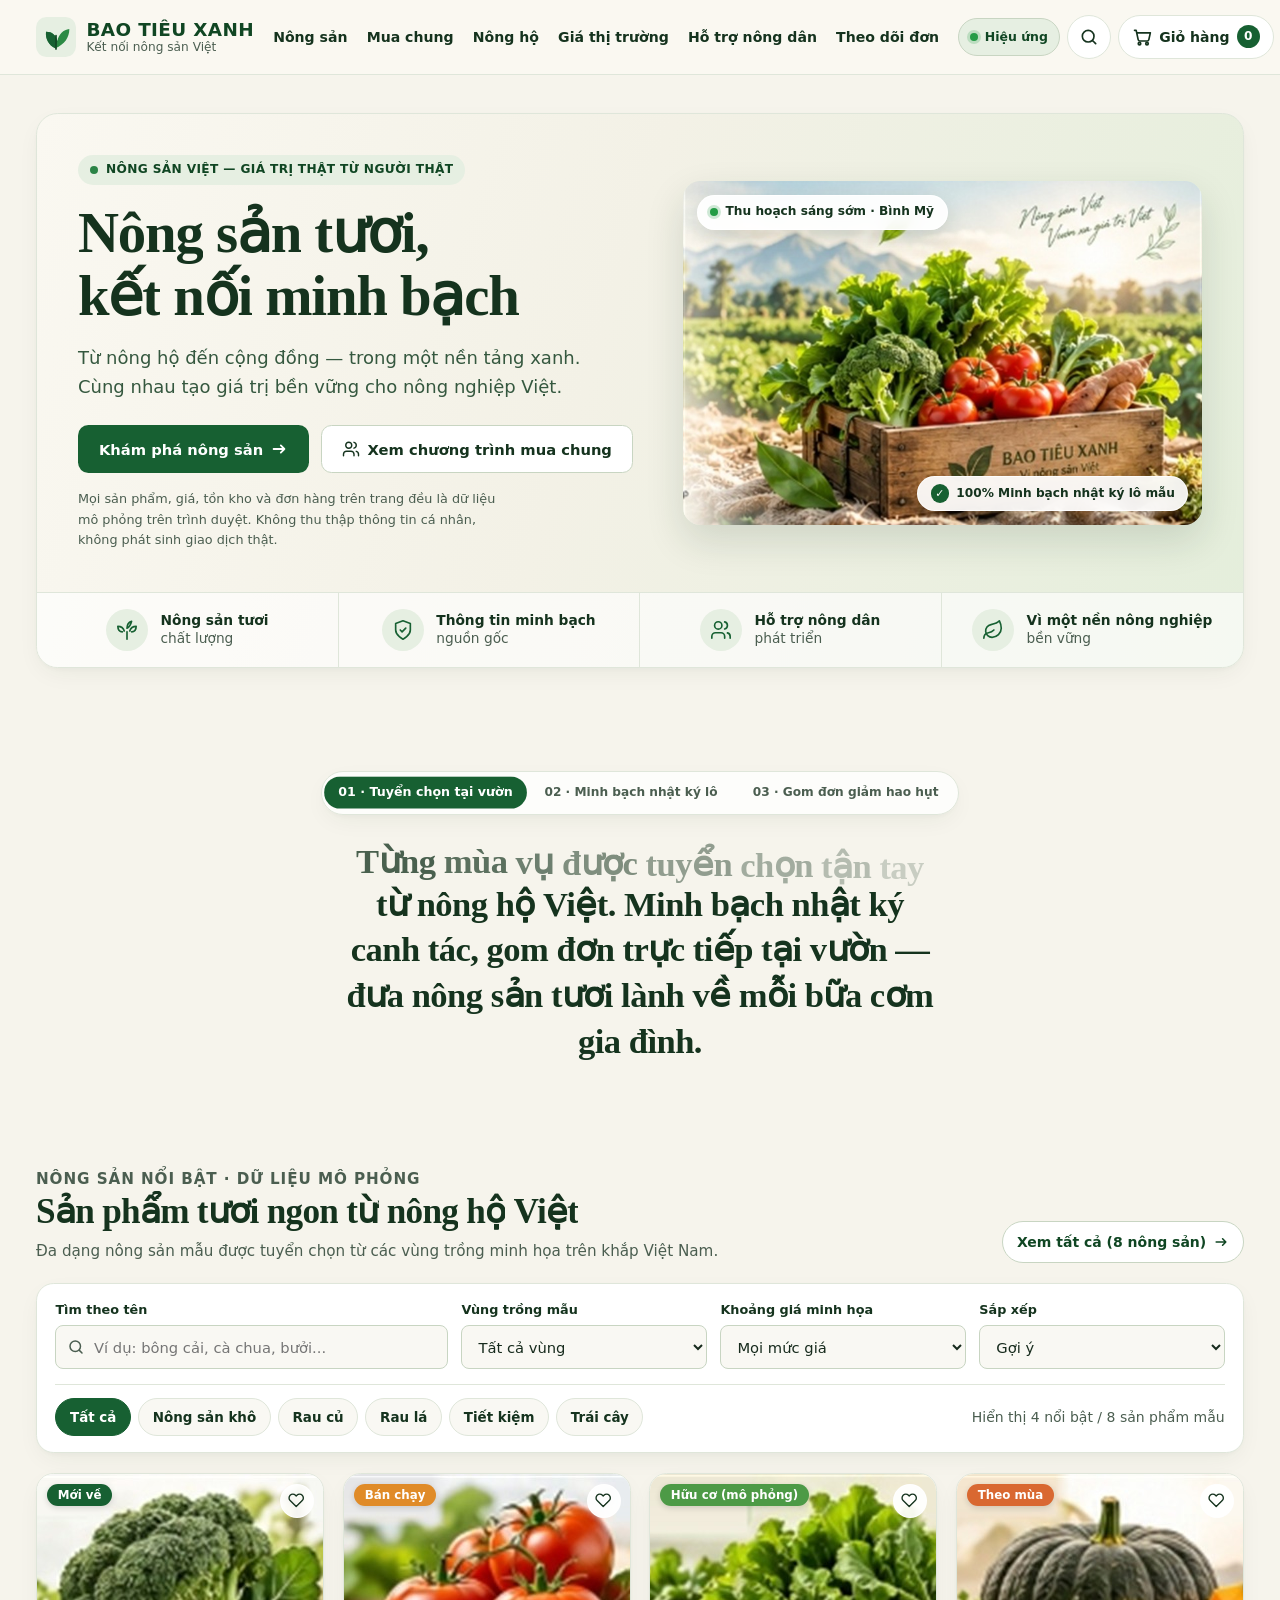
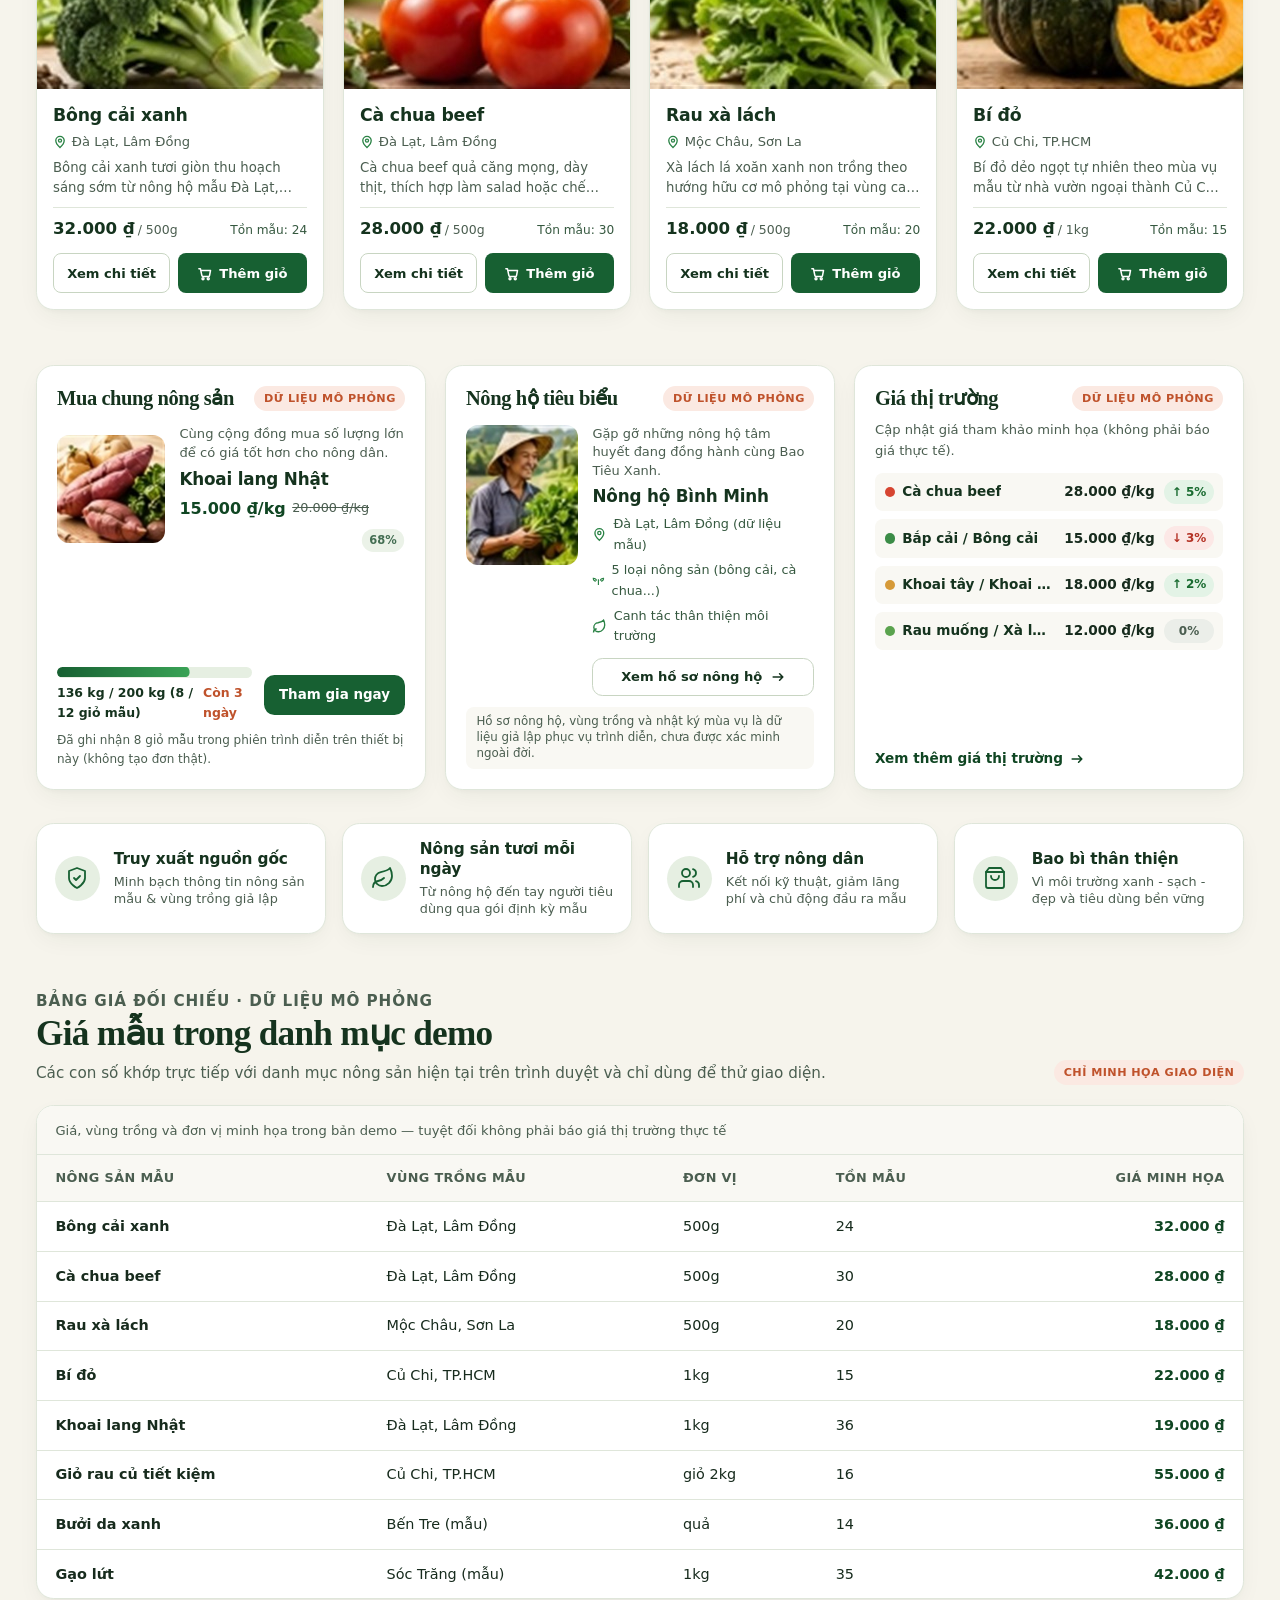
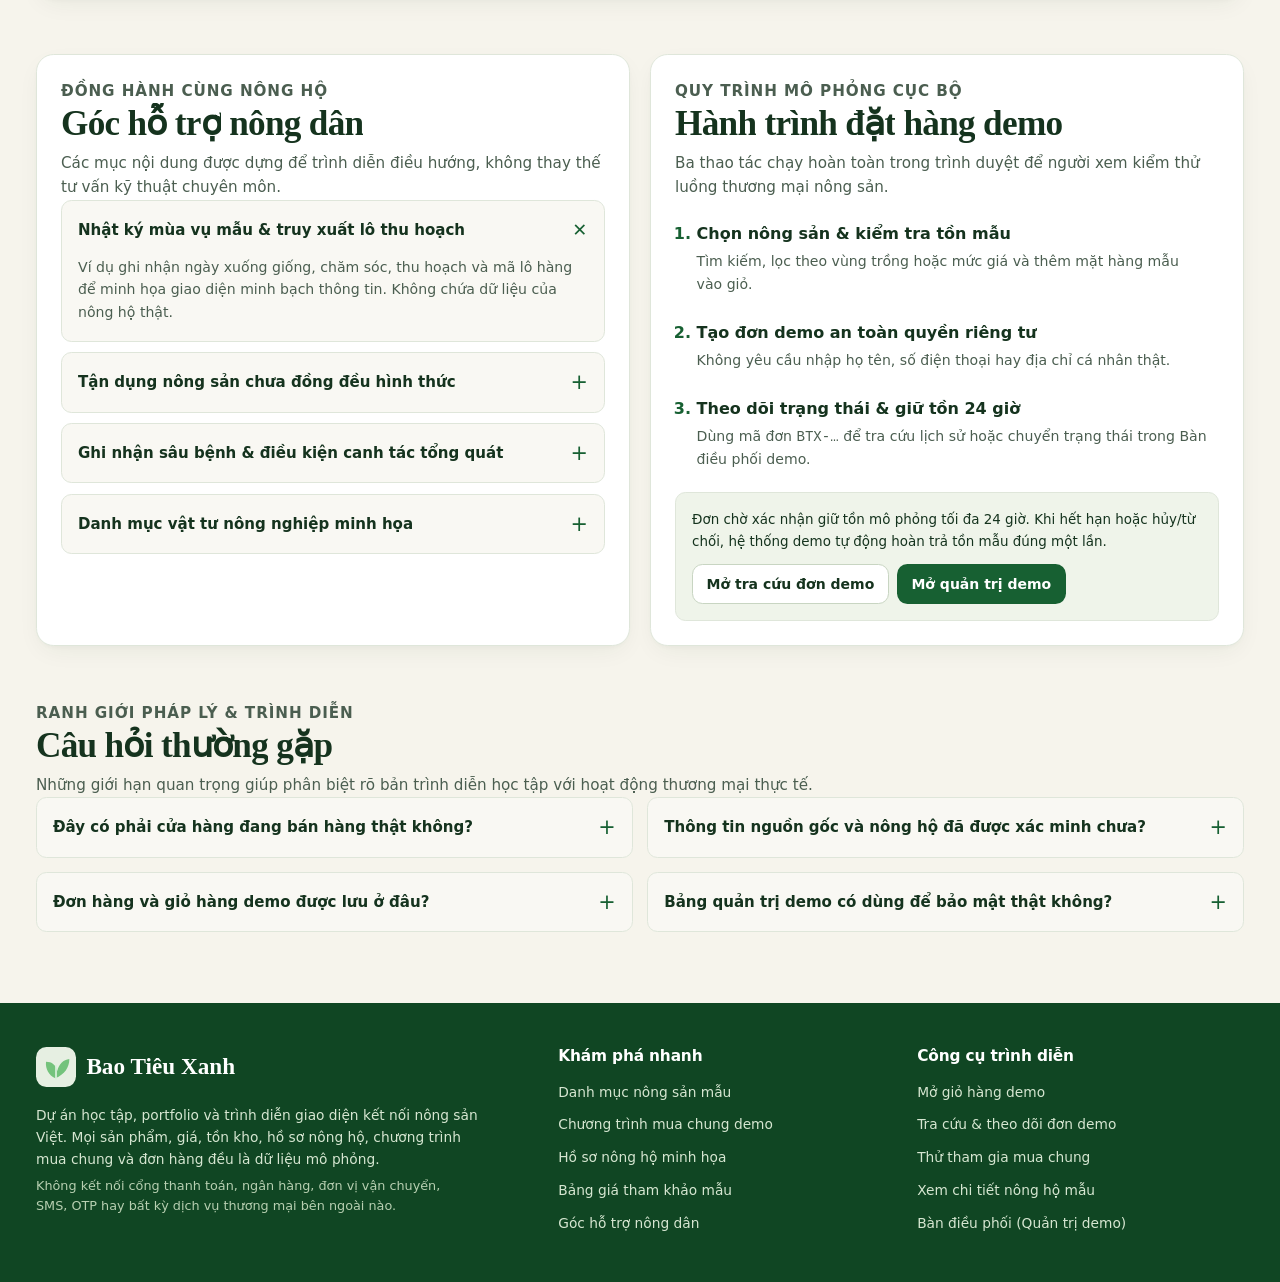
==== demo-static/index.html @ a2316283 "Deploy Bao Tieu Xanh demo website with TITARVL Framer Motion" ====
<!doctype html>
<html lang="vi">

<head>
  <meta charset="utf-8">
  <meta name="viewport" content="width=device-width, initial-scale=1">
  <meta name="theme-color" content="#176032">
  <meta name="description"
    content="Bao Tiêu Xanh — Nền tảng trình diễn kết nối nông sản Việt minh bạch, mua chung nông sản, hồ sơ nông hộ và đặt hàng mô phỏng.">
  <link rel="preload" href="../assets/fonts/lora-variable-latin.woff2" as="font" type="font/woff2" crossorigin>
  <link rel="preload" href="../assets/fonts/lora-variable-vietnamese.woff2" as="font" type="font/woff2" crossorigin>
  <link rel="preload" href="../assets/fonts/be-vietnam-pro-400-latin.woff2" as="font" type="font/woff2" crossorigin>
  <link rel="preload" href="../assets/fonts/be-vietnam-pro-400-vietnamese.woff2" as="font" type="font/woff2"
    crossorigin>
  <link rel="stylesheet" href="styles.css">
  <script defer src="app.js"></script>
  <title>Bao Tiêu Xanh — Kết nối nông sản Việt minh bạch (Bản trình diễn)</title>
</head>

<body>
  <a class="skip-link" href="#main-content">Bỏ qua điều hướng</a>

  <!-- Subtle botanical background line-art matching reference margins -->
  <div class="botanical-decor botanical-decor-left" aria-hidden="true">
    <svg viewBox="0 0 140 320" fill="none">
      <path d="M12 290C42 225 68 150 96 42" stroke="currentColor" stroke-width="1.6" stroke-linecap="round" />
      <path d="M56 184C28 172 14 148 18 124C44 130 62 152 56 184Z" stroke="currentColor" stroke-width="1.5"
        stroke-linejoin="round" />
      <path d="M68 148C98 140 116 118 114 92C86 96 68 118 68 148Z" stroke="currentColor" stroke-width="1.5"
        stroke-linejoin="round" />
      <path d="M78 110C52 96 42 74 46 50C70 58 84 80 78 110Z" stroke="currentColor" stroke-width="1.5"
        stroke-linejoin="round" />
      <path d="M88 76C112 66 126 48 124 24C100 30 88 50 88 76Z" stroke="currentColor" stroke-width="1.5"
        stroke-linejoin="round" />
    </svg>
  </div>
  <div class="botanical-decor botanical-decor-right" aria-hidden="true">
    <svg viewBox="0 0 140 320" fill="none">
      <path d="M128 290C98 225 72 150 44 42" stroke="currentColor" stroke-width="1.6" stroke-linecap="round" />
      <path d="M84 184C112 172 126 148 122 124C96 130 78 152 84 184Z" stroke="currentColor" stroke-width="1.5"
        stroke-linejoin="round" />
      <path d="M72 148C42 140 24 118 26 92C54 96 72 118 72 148Z" stroke="currentColor" stroke-width="1.5"
        stroke-linejoin="round" />
      <path d="M62 110C88 96 98 74 94 50C70 58 56 80 62 110Z" stroke="currentColor" stroke-width="1.5"
        stroke-linejoin="round" />
    </svg>
  </div>

  <div class="site-wrapper">
    <header class="site-header" id="site-header">
      <div class="scroll-progress-bar" id="scroll-progress-bar" aria-hidden="true"></div>
      <div class="container header-inner">
        <button class="menu-toggle" id="menu-toggle" type="button" aria-expanded="false"
          aria-controls="main-navigation">
          <span class="menu-toggle-lines" aria-hidden="true"></span>
          <span class="visually-hidden">Mở điều hướng</span>
        </button>

        <a class="brand-lockup" href="#home" aria-label="Bao Tiêu Xanh — Kết nối nông sản Việt, về đầu trang">
          <span class="brand-icon-wrap" aria-hidden="true">
            <svg class="brand-mark" viewBox="0 0 48 48">
              <path d="M23 41C13 36 8 27 9 16C18 16 24 21 26 30C28 20 35 13 44 12C44 25 37 35 23 41Z" fill="#2b8a44" />
              <path d="M23 41C13 36 8 27 9 16C18 16 24 21 26 30" fill="#176032" />
              <path d="M24 42V22" stroke="#124724" stroke-width="2.6" stroke-linecap="round" />
            </svg>
          </span>
          <span class="brand-text">
            <span class="brand-title">BAO TIÊU XANH</span>
            <span class="brand-subtitle">Kết nối nông sản Việt</span>
          </span>
        </a>

        <nav class="main-navigation" id="main-navigation" aria-label="Điều hướng chính">
          <a href="#san-pham">Nông sản</a>
          <a href="#mua-chung">Mua chung</a>
          <a href="#nong-ho">Nông hộ</a>
          <a href="#gia-tham-khao">Giá thị trường</a>
          <a href="#ho-tro">Hỗ trợ nông dân</a>
          <button class="nav-link" type="button" data-open-dialog="track-dialog">Theo dõi đơn</button>
          <button class="button button-small button-dark nav-admin-mobile" type="button"
            data-open-dialog="admin-dialog">Quản trị </button>
        </nav>

        <div class="header-actions">
          <button class="motion-toggle-btn" id="motion-toggle" type="button" aria-pressed="true"
            title="Bật hoặc tắt hiệu ứng chuyển động">
            <span class="motion-dot" aria-hidden="true"></span>
            <span class="motion-label" id="motion-label"></span>
          </button>

          <button class="icon-action-btn" id="search-shortcut" type="button" aria-label="Tìm kiếm nông sản">
            <svg viewBox="0 0 24 24" width="20" height="20" fill="none" stroke="currentColor" stroke-width="2"
              stroke-linecap="round" stroke-linejoin="round" aria-hidden="true">
              <circle cx="11" cy="11" r="7"></circle>
              <path d="m20 20-3.5-3.5"></path>
            </svg>
          </button>

          <button class="cart-trigger" id="cart-open" type="button" aria-haspopup="dialog" aria-controls="cart-dialog"
            aria-label="Mở giỏ hàng demo">
            <svg viewBox="0 0 24 24" width="20" height="20" fill="none" stroke="currentColor" stroke-width="2"
              stroke-linecap="round" stroke-linejoin="round" aria-hidden="true">
              <circle cx="9" cy="20" r="1.5"></circle>
              <circle cx="18" cy="20" r="1.5"></circle>
              <path d="M3 4h2l2.4 11.2a2 2 0 0 0 2 1.6h8.8a2 2 0 0 0 2-1.6L22 7H6"></path>
            </svg>
            <span class="cart-trigger-text">Giỏ hàng</span>
            <span class="cart-count" id="cart-count" aria-label="0 sản phẩm">0</span>
          </button>

          <button class="button button-dark header-admin-btn" type="button" data-open-dialog="admin-dialog">Quản trị
          </button>
        </div>
      </div>
    </header>

    <main id="main-content">
      <!-- HERO SECTION (Mapped to home-export.json Hero Section oT2BnE8Xo) -->
      <section class="hero-section content-section" id="home" data-scene-target="harvest">
        <div class="container">
          <div class="hero-banner-shell" id="hero-banner-shell">
            <div class="hero-main-grid">
              <div class="hero-copy-col">
                <!-- HjL21fk0e: appearEffect onMount (tween 0,1.03,0.56,1 1s) + parallaxEffect speed 140 -->
                <p class="demo-note" data-hero-enter="tag" data-parallax-speed="140">
                  <span class="demo-dot" aria-hidden="true"></span>
                  <span>NÔNG SẢN VIỆT — GIÁ TRỊ THẬT TỪ NGƯỜI THẬT</span>
                </p>
                <!-- nSbXPqmtA: appearEffect onMount (y:60, tween 0.6,0,0.38,1.01 1.1s) + parallaxEffect speed 180 + withTextReveal -->
                <h1 data-hero-enter="heading" data-parallax-speed="180" data-text-reveal>Nông sản tươi,<br>kết nối minh
                  bạch</h1>
                <!-- StcOupOJT: appearEffect onMount (y:60, skewX:-3, tween 0.6,0,0.38,1.01 1.1s) + parallaxEffect speed 140 -->
                <p class="hero-copy" data-hero-enter="description" data-parallax-speed="140">Từ nông hộ đến cộng đồng —
                  trong một nền tảng xanh. Cùng nhau tạo giá trị bền vững cho nông nghiệp Việt.</p>
                <div class="hero-actions">
                  <!-- apCbNrzxd: appearEffect onMount (y:60, skewX:-3, tween 0.6,0,0.38,1.01 1.1s) + parallaxEffect speed 140 -->
                  <a class="button button-dark button-hero-primary" href="#san-pham" data-hero-enter="cta-primary"
                    data-parallax-speed="140">
                    <span>Khám phá nông sản</span>
                    <svg viewBox="0 0 20 20" width="18" height="18" fill="none" stroke="currentColor" stroke-width="2"
                      stroke-linecap="round" stroke-linejoin="round" aria-hidden="true">
                      <path d="M4 10h12m-4-4 4 4-4 4" />
                    </svg>
                  </a>
                  <!-- PXvYMi9dc: appearEffect onMount (y:60, skewX:-3, tween 0.6,0,0.38,1.01 1.1s) + parallaxEffect speed 140 -->
                  <a class="button button-outline button-hero-secondary" href="#mua-chung"
                    data-hero-enter="cta-secondary" data-parallax-speed="140">
                    <svg viewBox="0 0 24 24" width="18" height="18" fill="none" stroke="currentColor" stroke-width="1.9"
                      stroke-linecap="round" stroke-linejoin="round" aria-hidden="true">
                      <path d="M16 21v-2a4 4 0 0 0-4-4H6a4 4 0 0 0-4 4v2" />
                      <circle cx="9" cy="7" r="4" />
                      <path d="M22 21v-2a4 4 0 0 0-3-3.87" />
                      <path d="M16 3.13a4 4 0 0 1 0 7.75" />
                    </svg>
                    <span>Xem chương trình mua chung</span>
                  </a>
                </div>
                <p class="hero-footnote" data-hero-enter="footnote">Mọi sản phẩm, giá, tồn kho và đơn hàng trên trang
                  đều là dữ liệu mô phỏng trên trình duyệt. Không thu thập thông tin cá nhân, không phát sinh giao dịch
                  thật.</p>
              </div>

              <div class="hero-media-col">
                <!-- b3y0Udg0m: appearEffect onMount (opacity:0, scale:1.2, tween 0.44,0,0.56,1 1.6s 0s) + styleTransformEffect -->
                <div class="hero-image-card" id="hero-image-card" data-hero-enter="media" data-parallax-speed="-80">
                  <div class="hero-float-chip hero-float-chip-top" aria-hidden="true">
                    <span class="chip-pulse-dot"></span>
                    <span>Thu hoạch sáng sớm · Bình Mỹ</span>
                  </div>
                  <img src="assets/images/hero-banner.jpg"
                    alt="Thùng gỗ nông sản tươi Bao Tiêu Xanh gồm bông cải xanh, cà chua, xà lách và khoai lang trên cánh đồng mẫu"
                    width="680" height="450" fetchpriority="high">
                  <div class="hero-float-chip hero-float-chip-bottom" aria-hidden="true">
                    <span class="chip-icon-badge">✓</span>
                    <span>100% Minh bạch nhật ký lô mẫu</span>
                  </div>
                </div>
              </div>
            </div>

            <!-- 4 Platform Benefit Highlights inside Hero bottom strip -->
            <div class="hero-highlights" aria-label="Giá trị cốt lõi Bao Tiêu Xanh">
              <div class="highlight-item" data-hero-enter="highlight" style="--stagger-i: 0">
                <span class="highlight-icon" aria-hidden="true">
                  <svg viewBox="0 0 24 24" width="22" height="22" fill="none" stroke="currentColor" stroke-width="1.8"
                    stroke-linecap="round" stroke-linejoin="round">
                    <path d="M12 22v-8" />
                    <path d="M7 14c-3.5 0-5-2.5-5-6 3.5 0 6 1.5 7 5" />
                    <path d="M17 14c3.5 0 5-2.5 5-6-3.5 0-6 1.5-7 5" />
                    <path d="M12 10c0-4 2-6.5 5-7.5-1 4-2.5 6.5-5 7.5Z" />
                  </svg>
                </span>
                <div class="highlight-copy">
                  <strong>Nông sản tươi</strong>
                  <span>chất lượng</span>
                </div>
              </div>

              <div class="highlight-item" data-hero-enter="highlight" style="--stagger-i: 1">
                <span class="highlight-icon" aria-hidden="true">
                  <svg viewBox="0 0 24 24" width="22" height="22" fill="none" stroke="currentColor" stroke-width="1.8"
                    stroke-linecap="round" stroke-linejoin="round">
                    <path d="M12 22s8-4 8-10V5l-8-3-8 3v7c0 6 8 10 8 10z" />
                    <path d="m9 12 2 2 4-4" />
                  </svg>
                </span>
                <div class="highlight-copy">
                  <strong>Thông tin minh bạch</strong>
                  <span>nguồn gốc</span>
                </div>
              </div>

              <div class="highlight-item" data-hero-enter="highlight" style="--stagger-i: 2">
                <span class="highlight-icon" aria-hidden="true">
                  <svg viewBox="0 0 24 24" width="22" height="22" fill="none" stroke="currentColor" stroke-width="1.8"
                    stroke-linecap="round" stroke-linejoin="round">
                    <path d="M16 21v-2a4 4 0 0 0-4-4H6a4 4 0 0 0-4 4v2" />
                    <circle cx="9" cy="7" r="4" />
                    <path d="M22 21v-2a4 4 0 0 0-3-3.87" />
                    <path d="M16 3.13a4 4 0 0 1 0 7.75" />
                  </svg>
                </span>
                <div class="highlight-copy">
                  <strong>Hỗ trợ nông dân</strong>
                  <span>phát triển</span>
                </div>
              </div>

              <div class="highlight-item" data-hero-enter="highlight" style="--stagger-i: 3">
                <span class="highlight-icon" aria-hidden="true">
                  <svg viewBox="0 0 24 24" width="22" height="22" fill="none" stroke="currentColor" stroke-width="1.8"
                    stroke-linecap="round" stroke-linejoin="round">
                    <path d="M11 20A7 7 0 0 1 9.8 6.1C15.5 5 17 4.48 19 2c1 2 2 4.18 2 8 0 5.5-4.78 10-10 10Z" />
                    <path d="M2 21c0-3 1.85-5.36 5.08-6C9.5 14.52 12 13 13 12" />
                  </svg>
                </span>
                <div class="highlight-copy">
                  <strong>Vì một nền nông nghiệp</strong>
                  <span>bền vững</span>
                </div>
              </div>
            </div>
          </div>
        </div>
      </section>

      <!-- SUB-HERO EDITORIAL MANIFESTO (Mapped to home-export.json Sub Hero GxWICECEJ, Headline 1 iwKWyOoan withTextReveal, fYpWaNEya scrollVariantEffect & Flare ClYkQI6UH) -->
      <section class="sub-hero-manifesto" id="sub-hero-manifesto" aria-label="Tuyên ngôn minh bạch nông sản Việt">
        <div class="framer-flare" data-reveal data-reveal-type="flare" aria-hidden="true"></div>
        <div class="container sub-hero-inner">
          <div class="sub-hero-variant-rail" id="sub-hero-variant-rail" data-active-step="1" aria-hidden="true">
            <span class="sub-hero-step is-active" data-step="1">01 · Tuyển chọn tại vườn</span>
            <span class="sub-hero-step" data-step="2">02 · Minh bạch nhật ký lô</span>
            <span class="sub-hero-step" data-step="3">03 · Gom đơn giảm hao hụt</span>
          </div>
          <p class="sub-hero-scrub-headline" id="sub-hero-scrub-headline" data-scroll-scrub-text>
            Từng mùa vụ được tuyển chọn tận tay từ nông hộ Việt. Minh bạch nhật ký canh tác, gom đơn trực tiếp tại vườn
            — đưa nông sản tươi lành về mỗi bữa cơm gia đình.
          </p>
        </div>
      </section>

      <!-- FEATURED PRODUCTS & CATALOG SECTION -->
      <section class="content-section products-section" id="san-pham" data-scene-target="produce">
        <div class="container">
          <div class="section-header-bar" data-reveal data-reveal-type="spring-up">
            <div class="section-heading">
              <p class="section-kicker">NÔNG SẢN NỔI BẬT · DỮ LIỆU MÔ PHỎNG</p>
              <h2 data-text-reveal>Sản phẩm tươi ngon từ nông hộ Việt</h2>
              <p>Đa dạng nông sản mẫu được tuyển chọn từ các vùng trồng minh họa trên khắp Việt Nam.</p>
            </div>
            <div class="section-header-right">
              <button class="view-all-btn" id="toggle-catalog-view" type="button">
                <span id="toggle-catalog-label">Xem tất cả</span>
                <svg viewBox="0 0 20 20" width="16" height="16" fill="none" stroke="currentColor" stroke-width="2"
                  stroke-linecap="round" stroke-linejoin="round" aria-hidden="true">
                  <path d="M4 10h12m-4-4 4 4-4 4" />
                </svg>
              </button>
            </div>
          </div>

          <div class="catalog-toolbar" data-reveal>
            <div class="catalog-controls">
              <label class="search-field">
                <span>Tìm theo tên</span>
                <div class="search-input-wrap">
                  <svg class="search-input-icon" viewBox="0 0 24 24" width="18" height="18" fill="none"
                    stroke="currentColor" stroke-width="2" stroke-linecap="round" stroke-linejoin="round"
                    aria-hidden="true">
                    <circle cx="11" cy="11" r="7"></circle>
                    <path d="m20 20-3.5-3.5"></path>
                  </svg>
                  <input id="product-search" type="search" autocomplete="off"
                    placeholder="Ví dụ: bông cải, cà chua, bưởi...">
                </div>
              </label>

              <label class="select-field">
                <span>Vùng trồng mẫu</span>
                <select id="region-filter">
                  <option value="">Tất cả vùng</option>
                </select>
              </label>

              <label class="select-field">
                <span>Khoảng giá minh họa</span>
                <select id="price-filter">
                  <option value="all">Mọi mức giá</option>
                  <option value="low">Đến 30.000 ₫</option>
                  <option value="middle">30.001–50.000 ₫</option>
                  <option value="high">Trên 50.000 ₫</option>
                </select>
              </label>

              <label class="select-field">
                <span>Sắp xếp</span>
                <select id="sort-select">
                  <option value="featured">Gợi ý</option>
                  <option value="price-asc">Giá thấp đến cao</option>
                  <option value="price-desc">Giá cao đến thấp</option>
                  <option value="name">Tên A đến Z</option>
                </select>
              </label>
            </div>

            <div class="catalog-meta-row">
              <div class="category-filter" id="category-filters" role="group" aria-label="Lọc theo nhóm nông sản"></div>
              <p class="result-count" id="results-count" aria-live="polite"></p>
            </div>
          </div>

          <div class="product-grid" id="product-grid" aria-live="polite"></div>
        </div>
      </section>

      <!-- THREE-COLUMN BENTO SHOWCASE (GROUP BUYING, FARMER PROFILES, MARKET PRICES) -->
      <div class="container bento-showcase-container">
        <div class="bento-showcase-grid">
          <!-- CARD 1: MUA CHUNG NÔNG SẢN (ksVSZX7ix story-left + iLB2S3RaZ scrollVariantEffect) -->
          <section class="bento-card group-section" id="mua-chung" data-scene-target="group" data-reveal
            data-reveal-type="story-left" data-scroll-variant="from" style="--stagger-i: 0">
            <div class="bento-card-header">
              <h2>Mua chung nông sản</h2>
              <span class="sim-pill">DỮ LIỆU MÔ PHỎNG</span>
            </div>

            <div class="group-panel">
              <div class="group-media-row">
                <div class="group-thumb-wrap">
                  <img src="assets/images/khoai-lang-nhat.jpg" alt="Khoai lang Nhật minh họa chương trình mua chung"
                    width="160" height="160">
                </div>
                <div class="group-copy">
                  <p class="group-intro-text">Cùng cộng đồng mua số lượng lớn để có giá tốt hơn cho nông dân.</p>
                  <h3 id="group-title">Khoai lang Nhật</h3>
                  <div class="group-price-tier">
                    <strong class="group-price-active">15.000&nbsp;₫/kg</strong>
                    <del class="group-price-original">20.000&nbsp;₫/kg</del>
                    <span class="group-percent-pill" id="group-percent-pill">68%</span>
                  </div>
                </div>
                <div class="group-secondary-thumb" aria-hidden="true">
                  <img src="assets/images/gio-rau-mua-chung.jpg" alt="" width="140" height="120">
                </div>
              </div>

              <div class="group-progress">
                <div class="group-bar-row">
                  <div class="group-bar-col">
                    <progress class="visually-hidden" id="group-progress" value="8" max="12">68%</progress>
                    <div class="group-meter-track" aria-hidden="true">
                      <span class="group-meter-fill" id="group-meter-fill" style="transform: scaleX(0.68)"></span>
                    </div>
                    <div class="progress-labels">
                      <strong id="group-progress-label">136 kg / 200 kg (8 / 12 giỏ mẫu)</strong>
                      <span class="group-countdown">Còn 3 ngày</span>
                    </div>
                  </div>
                  <button class="button button-dark button-group-join" type="button"
                    data-open-dialog="group-dialog">Tham gia ngay</button>
                </div>
                <p class="group-progress-note" id="group-progress-note">Tiến độ mô phỏng cục bộ trên trình duyệt, không
                  tạo đơn hay nghĩa vụ mua thật.</p>
              </div>
            </div>
          </section>

          <!-- CARD 2: NÔNG HỘ TIÊU BIỂU (qDUqTHgyi spring-up) -->
          <section class="bento-card farmer-section" id="nong-ho" data-scene-target="farm" data-reveal
            data-reveal-type="spring-up" style="--stagger-i: 1">
            <div class="bento-card-header">
              <h2>Nông hộ tiêu biểu</h2>
              <span class="sim-pill">DỮ LIỆU MÔ PHỎNG</span>
            </div>

            <div class="farmer-record">
              <div class="farmer-card-grid">
                <div class="farmer-avatar-wrap">
                  <img src="assets/images/nong-ho-binh-minh.jpg" alt="Chân dung minh họa đại diện Nông hộ Bình Minh"
                    width="160" height="200">
                </div>
                <div class="farmer-record-main">
                  <p class="farmer-intro-text">Gặp gỡ những nông hộ tâm huyết đang đồng hành cùng Bao Tiêu Xanh.</p>
                  <h3>Nông hộ Bình Minh</h3>
                  <dl class="farmer-facts">
                    <div>
                      <dt>
                        <svg viewBox="0 0 20 20" width="15" height="15" fill="none" stroke="currentColor"
                          stroke-width="1.8" aria-hidden="true">
                          <path d="M10 18s6-5.2 6-10a6 6 0 1 0-12 0c0 4.8 6 10 6 10Z" />
                          <circle cx="10" cy="8" r="2.2" />
                        </svg>
                        <span class="visually-hidden">Khu vực mẫu:</span>
                      </dt>
                      <dd>Đà Lạt, Lâm Đồng (dữ liệu mẫu)</dd>
                    </div>
                    <div>
                      <dt>
                        <svg viewBox="0 0 20 20" width="15" height="15" fill="none" stroke="currentColor"
                          stroke-width="1.8" aria-hidden="true">
                          <path d="M10 17V8" />
                          <path d="M6 11c-2.5 0-4-1.8-4-4.5 2.5 0 4.5 1.2 5.2 3.8" />
                          <path d="M14 11c2.5 0 4-1.8 4-4.5-2.5 0-4.5 1.2-5.2 3.8" />
                        </svg>
                        <span class="visually-hidden">Sản phẩm minh họa:</span>
                      </dt>
                      <dd>5 loại nông sản (bông cải, cà chua...)</dd>
                    </div>
                    <div>
                      <dt>
                        <svg viewBox="0 0 20 20" width="15" height="15" fill="none" stroke="currentColor"
                          stroke-width="1.8" aria-hidden="true">
                          <path d="M9 17A6 6 0 0 1 8 5c4.5-1 6-1.5 7.5-3.5.8 1.6 1.5 3.4 1.5 6.5 0 4.6-3.8 9-8 9Z" />
                          <path d="M2 18c0-2.5 1.5-4.4 4.2-5" />
                        </svg>
                        <span class="visually-hidden">Phương thức mẫu:</span>
                      </dt>
                      <dd>Canh tác thân thiện môi trường</dd>
                    </div>
                  </dl>
                  <button class="button button-outline button-farmer-more" type="button"
                    data-open-dialog="farmer-dialog">
                    <span>Xem hồ sơ nông hộ</span>
                    <svg viewBox="0 0 20 20" width="16" height="16" fill="none" stroke="currentColor" stroke-width="2"
                      stroke-linecap="round" stroke-linejoin="round" aria-hidden="true">
                      <path d="M4 10h12m-4-4 4 4-4 4" />
                    </svg>
                  </button>
                </div>
              </div>
              <p class="farmer-disclaimer">Hồ sơ nông hộ, vùng trồng và nhật ký mùa vụ là dữ liệu giả lập phục vụ trình
                diễn, chưa được xác minh ngoài đời.</p>
            </div>
          </section>

          <!-- CARD 3: GIÁ THỊ TRƯỜNG (dkNurMcjR story-right) -->
          <section class="bento-card market-card-section" id="gia-thi-truong-card" data-reveal
            data-reveal-type="story-right" style="--stagger-i: 2">
            <div class="bento-card-header">
              <h2>Giá thị trường</h2>
              <span class="sim-pill">DỮ LIỆU MÔ PHỎNG</span>
            </div>
            <p class="market-card-subtitle">Cập nhật giá tham khảo minh họa (không phải báo giá thực tế).</p>

            <ul class="market-quick-list" id="market-quick-list" aria-label="Bảng tóm tắt giá tham khảo minh họa">
              <li class="market-quick-item">
                <span class="market-item-name">
                  <span class="market-dot market-dot-red" aria-hidden="true"></span>
                  <strong>Cà chua beef</strong>
                </span>
                <span class="market-item-price">28.000&nbsp;₫/kg</span>
                <span class="market-trend trend-up" aria-label="Tăng 5 phần trăm mô phỏng">↑ 5%</span>
              </li>
              <li class="market-quick-item">
                <span class="market-item-name">
                  <span class="market-dot market-dot-green" aria-hidden="true"></span>
                  <strong>Bắp cải / Bông cải</strong>
                </span>
                <span class="market-item-price">15.000&nbsp;₫/kg</span>
                <span class="market-trend trend-down" aria-label="Giảm 3 phần trăm mô phỏng">↓ 3%</span>
              </li>
              <li class="market-quick-item">
                <span class="market-item-name">
                  <span class="market-dot market-dot-gold" aria-hidden="true"></span>
                  <strong>Khoai tây / Khoai lang</strong>
                </span>
                <span class="market-item-price">18.000&nbsp;₫/kg</span>
                <span class="market-trend trend-up" aria-label="Tăng 2 phần trăm mô phỏng">↑ 2%</span>
              </li>
              <li class="market-quick-item">
                <span class="market-item-name">
                  <span class="market-dot market-dot-leaf" aria-hidden="true"></span>
                  <strong>Rau muống / Xà lách</strong>
                </span>
                <span class="market-item-price">12.000&nbsp;₫/kg</span>
                <span class="market-trend trend-neutral" aria-label="Không đổi 0 phần trăm mô phỏng">0%</span>
              </li>
            </ul>

            <a class="market-more-link" href="#gia-tham-khao">
              <span>Xem thêm giá thị trường</span>
              <svg viewBox="0 0 20 20" width="16" height="16" fill="none" stroke="currentColor" stroke-width="2"
                stroke-linecap="round" stroke-linejoin="round" aria-hidden="true">
                <path d="M4 10h12m-4-4 4 4-4 4" />
              </svg>
            </a>
          </section>
        </div>
      </div>

      <!-- SUSTAINABILITY & FARMER SUPPORT 4-CARD FEATURE STRIP (kEdkOUsev tween-up) -->
      <section class="content-section value-section" id="minh-bach" data-scene-target="farm">
        <div class="container">
          <div class="visually-hidden">
            <h2>Cam kết minh bạch và định hướng bền vững trong bản trình diễn</h2>
          </div>
          <div class="value-feature-grid">
            <article class="value-feature-card" data-reveal data-reveal-type="tween-up" style="--stagger-i: 0">
              <span class="value-feature-icon" aria-hidden="true">
                <svg viewBox="0 0 24 24" width="24" height="24" fill="none" stroke="currentColor" stroke-width="1.8"
                  stroke-linecap="round" stroke-linejoin="round">
                  <path d="M12 22s8-4 8-10V5l-8-3-8 3v7c0 6 8 10 8 10z" />
                  <path d="m9 12 2 2 4-4" />
                </svg>
              </span>
              <div>
                <h3>Truy xuất nguồn gốc</h3>
                <p>Minh bạch thông tin nông sản mẫu & vùng trồng giả lập</p>
              </div>
            </article>

            <article class="value-feature-card" data-reveal data-reveal-type="tween-up" style="--stagger-i: 1">
              <span class="value-feature-icon" aria-hidden="true">
                <svg viewBox="0 0 24 24" width="24" height="24" fill="none" stroke="currentColor" stroke-width="1.8"
                  stroke-linecap="round" stroke-linejoin="round">
                  <path d="M11 20A7 7 0 0 1 9.8 6.1C15.5 5 17 4.48 19 2c1 2 2 4.18 2 8 0 5.5-4.78 10-10 10Z" />
                  <path d="M2 21c0-3 1.85-5.36 5.08-6C9.5 14.52 12 13 13 12" />
                </svg>
              </span>
              <div>
                <h3>Nông sản tươi mỗi ngày</h3>
                <p>Từ nông hộ đến tay người tiêu dùng qua gói định kỳ mẫu</p>
              </div>
            </article>

            <article class="value-feature-card" data-reveal data-reveal-type="tween-up" style="--stagger-i: 2">
              <span class="value-feature-icon" aria-hidden="true">
                <svg viewBox="0 0 24 24" width="24" height="24" fill="none" stroke="currentColor" stroke-width="1.8"
                  stroke-linecap="round" stroke-linejoin="round">
                  <path d="M16 21v-2a4 4 0 0 0-4-4H6a4 4 0 0 0-4 4v2" />
                  <circle cx="9" cy="7" r="4" />
                  <path d="M22 21v-2a4 4 0 0 0-3-3.87" />
                  <path d="M16 3.13a4 4 0 0 1 0 7.75" />
                </svg>
              </span>
              <div>
                <h3>Hỗ trợ nông dân</h3>
                <p>Kết nối kỹ thuật, giảm lãng phí và chủ động đầu ra mẫu</p>
              </div>
            </article>

            <article class="value-feature-card" data-reveal data-reveal-type="tween-up" style="--stagger-i: 3">
              <span class="value-feature-icon" aria-hidden="true">
                <svg viewBox="0 0 24 24" width="24" height="24" fill="none" stroke="currentColor" stroke-width="1.8"
                  stroke-linecap="round" stroke-linejoin="round">
                  <path d="M6 2 3 6v14a2 2 0 0 0 2 2h14a2 2 0 0 0 2-2V6l-3-4Z" />
                  <path d="M3 6h18" />
                  <path d="M16 10a4 4 0 0 1-8 0" />
                </svg>
              </span>
              <div>
                <h3>Bao bì thân thiện</h3>
                <p>Vì môi trường xanh - sạch - đẹp và tiêu dùng bền vững</p>
              </div>
            </article>
          </div>
        </div>
      </section>

      <!-- FULL SAMPLE MARKET PRICE TABLE SECTION -->
      <section class="content-section market-section" id="gia-tham-khao">
        <div class="container">
          <div class="section-header-bar" data-reveal data-reveal-type="spring-up">
            <div class="section-heading">
              <p class="section-kicker">BẢNG GIÁ ĐỐI CHIẾU · DỮ LIỆU MÔ PHỎNG</p>
              <h2 data-text-reveal>Giá mẫu trong danh mục demo</h2>
              <p>Các con số khớp trực tiếp với danh mục nông sản hiện tại trên trình duyệt và chỉ dùng để thử giao diện.
              </p>
            </div>
            <div class="section-header-right">
              <span class="sim-pill">CHỈ MINH HỌA GIAO DIỆN</span>
            </div>
          </div>

          <div class="market-table-wrap" data-reveal data-reveal-type="spring-up">
            <table>
              <caption>Giá, vùng trồng và đơn vị minh họa trong bản demo — tuyệt đối không phải báo giá thị trường thực
                tế</caption>
              <thead>
                <tr>
                  <th scope="col">Nông sản mẫu</th>
                  <th scope="col">Vùng trồng mẫu</th>
                  <th scope="col">Đơn vị</th>
                  <th scope="col">Tồn mẫu</th>
                  <th scope="col">Giá minh họa</th>
                </tr>
              </thead>
              <tbody id="market-table-body"></tbody>
            </table>
          </div>
        </div>
      </section>

      <!-- FARMER SUPPORT, ORDER WORKFLOW & FAQ SECTIONS -->
      <div class="container lower-sections-grid">
        <section class="content-section support-section" id="ho-tro">
          <div class="section-heading" data-reveal data-reveal-type="spring-up">
            <p class="section-kicker">ĐỒNG HÀNH CÙNG NÔNG HỘ</p>
            <h2 data-text-reveal>Góc hỗ trợ nông dân</h2>
            <p>Các mục nội dung được dựng để trình diễn điều hướng, không thay thế tư vấn kỹ thuật chuyên môn.</p>
          </div>
          <div class="support-list">
            <details open data-reveal data-reveal-type="tween-up" style="--stagger-i: 0">
              <summary>Nhật ký mùa vụ mẫu & truy xuất lô thu hoạch</summary>
              <p>Ví dụ ghi nhận ngày xuống giống, chăm sóc, thu hoạch và mã lô hàng để minh họa giao diện minh bạch
                thông tin. Không chứa dữ liệu của nông hộ thật.</p>
            </details>
            <details data-reveal data-reveal-type="tween-up" style="--stagger-i: 1">
              <summary>Tận dụng nông sản chưa đồng đều hình thức</summary>
              <p>Mô phỏng giải pháp phân loại nông sản ngoại hình chưa đồng đều thành túi rau tiết kiệm, giúp giảm thất
                thoát sau thu hoạch trong mô hình học tập.</p>
            </details>
            <details data-reveal data-reveal-type="tween-up" style="--stagger-i: 2">
              <summary>Ghi nhận sâu bệnh & điều kiện canh tác tổng quát</summary>
              <p>Ghi rõ thời điểm, biểu hiện quan sát được và điều kiện thời tiết; việc xử lý ngoài thực tế cần theo
                hướng dẫn của cơ quan chuyên môn nông nghiệp.</p>
            </details>
            <details data-reveal data-reveal-type="tween-up" style="--stagger-i: 3">
              <summary>Danh mục vật tư nông nghiệp minh họa</summary>
              <p>Chỉ là bố cục trình diễn thông tin. Không giới thiệu thương hiệu, liều lượng hay khuyến nghị sử dụng
                chế phẩm cụ thể.</p>
            </details>
          </div>
        </section>

        <section class="content-section workflow-section" id="cach-hoat-dong">
          <div class="section-heading" data-reveal data-reveal-type="tween-down">
            <p class="section-kicker">QUY TRÌNH MÔ PHỎNG CỤC BỘ</p>
            <h2 data-text-reveal>Hành trình đặt hàng demo</h2>
            <p>Ba thao tác chạy hoàn toàn trong trình duyệt để người xem kiểm thử luồng thương mại nông sản.</p>
          </div>
          <ol class="workflow-list">
            <li data-reveal data-reveal-type="tween-up" style="--stagger-i: 0">
              <span>Chọn nông sản & kiểm tra tồn mẫu</span>
              <p>Tìm kiếm, lọc theo vùng trồng hoặc mức giá và thêm mặt hàng mẫu vào giỏ.</p>
            </li>
            <li data-reveal data-reveal-type="tween-up" style="--stagger-i: 1">
              <span>Tạo đơn demo an toàn quyền riêng tư</span>
              <p>Không yêu cầu nhập họ tên, số điện thoại hay địa chỉ cá nhân thật.</p>
            </li>
            <li data-reveal data-reveal-type="tween-up" style="--stagger-i: 2">
              <span>Theo dõi trạng thái & giữ tồn 24 giờ</span>
              <p>Dùng mã đơn <code>BTX-…</code> để tra cứu lịch sử hoặc chuyển trạng thái trong Bàn điều phối demo.</p>
            </li>
          </ol>
          <div class="retention-box" data-reveal data-reveal-type="tween-up" style="--stagger-i: 3">
            <p class="retention-note">Đơn chờ xác nhận giữ tồn mô phỏng tối đa 24 giờ. Khi hết hạn hoặc hủy/từ chối, hệ
              thống demo tự động hoàn trả tồn mẫu đúng một lần.</p>
            <div class="retention-actions">
              <button class="button button-outline button-small" type="button" data-open-dialog="track-dialog">Mở tra
                cứu đơn demo</button>
              <button class="button button-dark button-small" type="button" data-open-dialog="admin-dialog">Mở quản trị
                demo</button>
            </div>
          </div>
        </section>
      </div>

      <section class="content-section faq-section" id="cau-hoi">
        <div class="container">
          <div class="section-heading" data-reveal data-reveal-type="spring-up">
            <p class="section-kicker">RANH GIỚI PHÁP LÝ & TRÌNH DIỄN</p>
            <h2 data-text-reveal>Câu hỏi thường gặp</h2>
            <p>Những giới hạn quan trọng giúp phân biệt rõ bản trình diễn học tập với hoạt động thương mại thực tế.</p>
          </div>
          <div class="faq-list faq-grid">
            <details data-reveal data-reveal-type="spring-up" style="--stagger-i: 0">
              <summary>Đây có phải cửa hàng đang bán hàng thật không?</summary>
              <p>Không. Đây là website phục vụ học tập, portfolio và thi cuộc thi; hoàn toàn không có giao dịch thương
                mại hay giao nhận hàng hóa thật.</p>
            </details>
            <details data-reveal data-reveal-type="spring-up" style="--stagger-i: 1">
              <summary>Thông tin nguồn gốc và nông hộ đã được xác minh chưa?</summary>
              <p>Chưa. Mọi tên nông hộ, vùng trồng, nhãn "Hữu cơ (mô phỏng)" và phương thức canh tác đều là dữ liệu giả
                lập để minh họa thiết kế giao diện.</p>
            </details>
            <details data-reveal data-reveal-type="spring-up" style="--stagger-i: 2">
              <summary>Đơn hàng và giỏ hàng demo được lưu ở đâu?</summary>
              <p>Tất cả trạng thái chỉ lưu trong <code>localStorage</code> của trình duyệt trên thiết bị của bạn. Không
                có dữ liệu nào được gửi tới máy chủ bên ngoài.</p>
            </details>
            <details data-reveal data-reveal-type="spring-up" style="--stagger-i: 3">
              <summary>Bảng quản trị demo có dùng để bảo mật thật không?</summary>
              <p>Không. Bàn điều phối demo là công cụ thao tác cục bộ giúp người chấm thi và khách xem thử nghiệm
                thêm/sửa sản phẩm, duyệt đơn và chỉnh mục tiêu mua chung.</p>
            </details>
          </div>
        </div>
      </section>
    </main>

    <footer class="site-footer">
      <div class="container footer-inner">
        <div class="footer-brand-col">
          <a class="brand-footer" href="#home">
            <span class="brand-icon-wrap" aria-hidden="true">
              <svg class="brand-mark" viewBox="0 0 48 48">
                <path d="M23 41C13 36 8 27 9 16C18 16 24 21 26 30C28 20 35 13 44 12C44 25 37 35 23 41Z"
                  fill="#74c37c" />
                <path d="M24 42V22" stroke="#d9f0db" stroke-width="2.6" stroke-linecap="round" />
              </svg>
            </span>
            <span>Bao Tiêu Xanh</span>
          </a>
          <p>Dự án học tập, portfolio và trình diễn giao diện kết nối nông sản Việt. Mọi sản phẩm, giá, tồn kho, hồ sơ
            nông hộ, chương trình mua chung và đơn hàng đều là dữ liệu mô phỏng.</p>
          <p class="footer-legal">Không kết nối cổng thanh toán, ngân hàng, đơn vị vận chuyển, SMS, OTP hay bất kỳ dịch
            vụ thương mại bên ngoài nào.</p>
        </div>

        <div class="footer-links-col">
          <h3>Khám phá nhanh</h3>
          <ul>
            <li><a href="#san-pham">Danh mục nông sản mẫu</a></li>
            <li><a href="#mua-chung">Chương trình mua chung demo</a></li>
            <li><a href="#nong-ho">Hồ sơ nông hộ minh họa</a></li>
            <li><a href="#gia-tham-khao">Bảng giá tham khảo mẫu</a></li>
            <li><a href="#ho-tro">Góc hỗ trợ nông dân</a></li>
          </ul>
        </div>

        <div class="footer-links-col">
          <h3>Công cụ trình diễn</h3>
          <ul>
            <li><button class="footer-action-link" type="button" data-open-dialog="cart-dialog">Mở giỏ hàng
                demo</button></li>
            <li><button class="footer-action-link" type="button" data-open-dialog="track-dialog">Tra cứu & theo dõi đơn
                demo</button></li>
            <li><button class="footer-action-link" type="button" data-open-dialog="group-dialog">Thử tham gia mua
                chung</button></li>
            <li><button class="footer-action-link" type="button" data-open-dialog="farmer-dialog">Xem chi tiết nông hộ
                mẫu</button></li>
            <li><button class="footer-action-link" type="button" data-open-dialog="admin-dialog">Bàn điều phối (Quản trị
                demo)</button></li>
          </ul>
        </div>
      </div>
    </footer>

    <!-- MOBILE BOTTOM NAVIGATION BAR (MATCHING SMARTPHONE REFERENCE VIEW) -->
    <nav class="mobile-bottom-nav" aria-label="Điều hướng nhanh trên di động">
      <a class="mobile-nav-item is-active" href="#home">
        <svg viewBox="0 0 24 24" width="20" height="20" fill="none" stroke="currentColor" stroke-width="2"
          stroke-linecap="round" stroke-linejoin="round" aria-hidden="true">
          <path d="m3 9 9-7 9 7v11a2 2 0 0 1-2 2H5a2 2 0 0 1-2-2z" />
          <polyline points="9 22 9 12 15 12 15 22" />
        </svg>
        <span>Trang chủ</span>
      </a>
      <a class="mobile-nav-item" href="#san-pham">
        <svg viewBox="0 0 24 24" width="20" height="20" fill="none" stroke="currentColor" stroke-width="2"
          stroke-linecap="round" stroke-linejoin="round" aria-hidden="true">
          <path d="M11 20A7 7 0 0 1 9.8 6.1C15.5 5 17 4.48 19 2c1 2 2 4.18 2 8 0 5.5-4.78 10-10 10Z" />
          <path d="M2 21c0-3 1.85-5.36 5.08-6C9.5 14.52 12 13 13 12" />
        </svg>
        <span>Nông sản</span>
      </a>
      <a class="mobile-nav-item" href="#mua-chung">
        <svg viewBox="0 0 24 24" width="20" height="20" fill="none" stroke="currentColor" stroke-width="2"
          stroke-linecap="round" stroke-linejoin="round" aria-hidden="true">
          <path d="M16 21v-2a4 4 0 0 0-4-4H6a4 4 0 0 0-4 4v2" />
          <circle cx="9" cy="7" r="4" />
          <path d="M22 21v-2a4 4 0 0 0-3-3.87" />
          <path d="M16 3.13a4 4 0 0 1 0 7.75" />
        </svg>
        <span>Mua chung</span>
      </a>
      <button class="mobile-nav-item" type="button" data-open-dialog="track-dialog">
        <svg viewBox="0 0 24 24" width="20" height="20" fill="none" stroke="currentColor" stroke-width="2"
          stroke-linecap="round" stroke-linejoin="round" aria-hidden="true">
          <path d="M14 2H6a2 2 0 0 0-2 2v16a2 2 0 0 0 2 2h12a2 2 0 0 0 2-2V8z" />
          <polyline points="14 2 14 8 20 8" />
          <line x1="16" y1="13" x2="8" y2="13" />
          <line x1="16" y1="17" x2="8" y2="17" />
        </svg>
        <span>Đơn hàng</span>
      </button>
      <button class="mobile-nav-item" type="button" data-open-dialog="admin-dialog">
        <svg viewBox="0 0 24 24" width="20" height="20" fill="none" stroke="currentColor" stroke-width="2"
          stroke-linecap="round" stroke-linejoin="round" aria-hidden="true">
          <circle cx="12" cy="8" r="4" />
          <path d="M20 21a8 8 0 1 0-16 0" />
        </svg>
        <span>Tài khoản</span>
      </button>
    </nav>
  </div>

  <!-- DIALOG 1: PRODUCT DETAIL -->
  <dialog class="dialog-panel" id="product-dialog" aria-labelledby="product-dialog-title">
    <div class="dialog-heading">
      <div>
        <span class="sim-pill">CHI TIẾT NÔNG SẢN MẪU</span>
        <h2 id="product-dialog-title">Chi tiết nông sản mẫu</h2>
      </div>
      <button class="close-button" type="button" data-close-dialog="product-dialog"
        aria-label="Đóng chi tiết">Đóng</button>
    </div>
    <div id="product-detail"></div>
  </dialog>

  <!-- DIALOG 2: SHOPPING CART & SIMULATED CHECKOUT -->
  <dialog class="dialog-panel" id="cart-dialog" aria-labelledby="cart-title">
    <div class="dialog-heading">
      <div>
        <span class="sim-pill">GIỎ HÀNG & ĐẶT ĐƠN MÔ PHỎNG</span>
        <h2 id="cart-title">Giỏ hàng demo</h2>
      </div>
      <button class="close-button" type="button" data-close-dialog="cart-dialog"
        aria-label="Đóng giỏ hàng">Đóng</button>
    </div>
    <div id="cart-lines"></div>
    <div class="cart-summary">
      <div class="demo-checkout-options">
        <label for="checkout-schedule">
          <span>Hình thức nhận hàng minh họa (không thu thập địa chỉ thật)</span>
          <select id="checkout-schedule" name="schedule">
            <option value="Giao tiêu chuẩn trong ngày (mô phỏng)">Giao tiêu chuẩn trong ngày (mô phỏng)</option>
            <option value="Gói định kỳ hằng tuần (mô phỏng)">Gói định kỳ hằng tuần (mô phỏng)</option>
            <option value="Nhận tại điểm gom cộng đồng (mô phỏng)">Nhận tại điểm gom cộng đồng (mô phỏng)</option>
          </select>
        </label>
        <label for="checkout-note">
          <span>Ghi chú đơn demo (tùy chọn, không nhập thông tin cá nhân)</span>
          <input id="checkout-note" type="text" maxlength="100" autocomplete="off"
            placeholder="Ví dụ: Chọn bắp cải nhỏ, giao buổi sáng...">
        </label>
      </div>
      <p class="cart-total-row">
        <span>Tổng tiền minh họa</span>
        <strong id="cart-total">0&nbsp;₫</strong>
      </p>
      <button class="button button-dark button-wide" id="place-order" type="button">Tạo đơn demo</button>
      <p class="form-note">Không nhập thông tin cá nhân. Nút này chỉ tạo mã đơn mô phỏng lưu cục bộ trong trình duyệt và
        giữ tồn mẫu tối đa 24 giờ.</p>
      <div class="checkout-result" id="checkout-result" aria-live="polite"></div>
    </div>
  </dialog>

  <!-- DIALOG 3: ORDER TRACKING -->
  <dialog class="dialog-panel" id="track-dialog" aria-labelledby="track-title">
    <div class="dialog-heading">
      <div>
        <span class="sim-pill">TRA CỨU TRẠNG THÁI MÔ PHỎNG</span>
        <h2 id="track-title">Theo dõi đơn demo</h2>
      </div>
      <button class="close-button" type="button" data-close-dialog="track-dialog"
        aria-label="Đóng theo dõi đơn">Đóng</button>
    </div>
    <p class="dialog-intro">Nhập mã đơn được tạo trên trình duyệt này hoặc chọn nhanh từ danh sách đơn demo vừa tạo bên
      dưới.</p>
    <form id="track-form" class="inline-form">
      <label for="track-code">Mã đơn demo</label>
      <div class="inline-form-row">
        <input id="track-code" name="code" autocomplete="off" required maxlength="32" placeholder="BTX-…">
        <button class="button button-dark" type="submit">Tra cứu</button>
      </div>
    </form>
    <div id="recent-orders-bar" class="recent-orders-bar" aria-live="polite"></div>
    <div id="track-result" class="track-result" aria-live="polite"></div>
  </dialog>

  <!-- DIALOG 4: GROUP BUYING PARTICIPATION -->
  <dialog class="dialog-panel" id="group-dialog" aria-labelledby="group-dialog-title">
    <div class="dialog-heading">
      <div>
        <span class="sim-pill">CHƯƠNG TRÌNH MUA CHUNG MẪU</span>
        <h2 id="group-dialog-title">Thử tham gia mua chung</h2>
      </div>
      <button class="close-button" type="button" data-close-dialog="group-dialog"
        aria-label="Đóng chương trình">Đóng</button>
    </div>
    <p class="dialog-intro">Lượt tham gia chỉ cập nhật thanh tiến độ mô phỏng trong trình duyệt này, hoàn toàn không tạo
      đơn mua bán thật và không thu tiền.</p>
    <div class="group-tier-preview">
      <div>
        <span>Mức giá lẻ mẫu</span>
        <strong>20.000&nbsp;₫/kg</strong>
      </div>
      <div>
        <span>Mức giá gom chung mẫu</span>
        <strong class="text-brand">15.000&nbsp;₫/kg (-25%)</strong>
      </div>
    </div>
    <form id="group-form" class="stacked-form">
      <label for="group-quantity">Số giỏ mẫu đăng ký thử</label>
      <select id="group-quantity" name="quantity">
        <option value="1">1 giỏ mẫu (tương đương ~15 kg)</option>
        <option value="2">2 giỏ mẫu (tương đương ~30 kg)</option>
        <option value="3">3 giỏ mẫu (tương đương ~45 kg)</option>
      </select>
      <button class="button button-dark button-wide" type="submit">Cập nhật lượt demo</button>
    </form>
  </dialog>

  <!-- DIALOG 5: FARMER PROFILES DETAIL -->
  <dialog class="dialog-panel" id="farmer-dialog" aria-labelledby="farmer-dialog-title">
    <div class="dialog-heading">
      <div>
        <span class="sim-pill">HỒ SƠ NÔNG HỘ GIẢ LẬP</span>
        <h2 id="farmer-dialog-title">Hồ sơ nông hộ đồng hành (Dữ liệu mẫu)</h2>
      </div>
      <button class="close-button" type="button" data-close-dialog="farmer-dialog"
        aria-label="Đóng hồ sơ nông hộ">Đóng</button>
    </div>
    <p class="dialog-intro">Các hồ sơ dưới đây được xây dựng nhằm minh họa cách trình bày vùng trồng, nhật ký mùa vụ và
      liên kết sản phẩm. Không phải chứng nhận hay cam kết thương mại thật.</p>
    <div class="farmer-profiles-modal-list">
      <article class="farmer-modal-card">
        <div class="farmer-modal-head">
          <img src="assets/images/nong-ho-binh-minh.jpg" alt="Minh họa Nông hộ Bình Minh" width="76" height="76">
          <div>
            <span class="sim-pill">HỒ SƠ MẪU #01</span>
            <h3>Nông hộ Bình Minh</h3>
            <p>Khu vực mẫu: Đà Lạt, Lâm Đồng · Mô hình luân canh rau củ ôn đới</p>
          </div>
        </div>
        <p>Ghi chép nhật ký xuống giống bông cải xanh, cà chua beef và khoai lang Nhật theo từng lô thu hoạch mẫu. Ưu
          tiên phân ủ hữu cơ và tưới nhỏ giọt tiết kiệm nước.</p>
        <div class="farmer-modal-actions">
          <button class="button button-light button-small" type="button" data-filter-region="Đà Lạt, Lâm Đồng">Xem nông
            sản vùng Đà Lạt</button>
        </div>
      </article>

      <article class="farmer-modal-card">
        <div class="farmer-modal-head">
          <div class="farmer-modal-avatar-svg" aria-hidden="true">🌿</div>
          <div>
            <span class="sim-pill">HỒ SƠ MẪU #02</span>
            <h3>Vườn Ven Sông & Nông hộ Củ Chi</h3>
            <p>Khu vực mẫu: Củ Chi, TP.HCM · Mô hình rau ăn lá và củ quả theo mùa</p>
          </div>
        </div>
        <p>Minh họa mô hình cung ứng bí đỏ và túi rau củ tiết kiệm giúp giảm lãng phí nông sản chưa đồng đều về kích
          thước sau thu hoạch.</p>
        <div class="farmer-modal-actions">
          <button class="button button-light button-small" type="button" data-filter-region="Củ Chi, TP.HCM">Xem nông
            sản vùng Củ Chi</button>
        </div>
      </article>

      <article class="farmer-modal-card">
        <div class="farmer-modal-head">
          <div class="farmer-modal-avatar-svg" aria-hidden="true">🌱</div>
          <div>
            <span class="sim-pill">HỒ SƠ MẪU #03</span>
            <h3>Tổ hợp tác Mộc Châu Xanh (Mẫu)</h3>
            <p>Khu vực mẫu: Mộc Châu, Sơn La · Rau xà lách và rau ôn đới</p>
          </div>
        </div>
        <p>Hồ sơ giả lập minh họa quy trình thu hoạch sáng sớm, đóng gói giấy thân thiện môi trường và cập nhật tồn mẫu
          theo ngày.</p>
        <div class="farmer-modal-actions">
          <button class="button button-light button-small" type="button" data-filter-region="Mộc Châu, Sơn La">Xem nông
            sản vùng Mộc Châu</button>
        </div>
      </article>
    </div>
  </dialog>

  <!-- DIALOG 6: DEMO ADMINISTRATION -->
  <dialog class="dialog-panel admin-dialog" id="admin-dialog" aria-labelledby="admin-title">
    <div class="dialog-heading">
      <div>
        <span class="sim-pill">QUẢN TRỊ CỤC BỘ · KHÔNG XÁC THỰC</span>
        <h2 id="admin-title">Bàn điều phối demo</h2>
        <p class="dialog-intro">Dữ liệu lưu cục bộ trên thiết bị này. Khu vực không có xác thực, chỉ phục vụ kiểm thử
          tính năng demo.</p>
      </div>
      <button class="close-button" type="button" data-close-dialog="admin-dialog"
        aria-label="Đóng quản trị">Đóng</button>
    </div>

    <div class="admin-shell" data-ui="admin">
      <div class="admin-top-bar">
        <div class="admin-overview" id="admin-overview"></div>
        <div class="admin-utility-actions">
          <button class="button button-light button-small" id="admin-export-orders" type="button">Xuất đơn CSV</button>
          <button class="button button-light button-small" id="admin-restore-defaults" type="button">Khôi phục dữ liệu
            mẫu</button>
        </div>
      </div>

      <div class="admin-tabs" role="tablist" aria-label="Khu vực quản trị demo">
        <button id="tab-products" type="button" role="tab" aria-selected="true" aria-controls="admin-products-panel">Sản
          phẩm</button>
        <button id="tab-orders" type="button" role="tab" aria-selected="false" aria-controls="admin-orders-panel">Đơn
          demo</button>
        <button id="tab-group" type="button" role="tab" aria-selected="false" aria-controls="admin-group-panel">Mua
          chung</button>
      </div>

      <section id="admin-products-panel" role="tabpanel" aria-labelledby="tab-products">
        <div id="admin-products"></div>
        <form id="admin-product-form" class="admin-product-form">
          <h3 id="admin-form-title">Thêm sản phẩm mẫu</h3>
          <input type="hidden" name="productId">
          <div class="admin-form-grid">
            <label>Tên sản phẩm<input name="name" required minlength="2" maxlength="56"
                placeholder="Ví dụ: Cà rốt Đà Lạt"></label>
            <label>Nhóm<input name="category" required maxlength="32" value="Rau củ"></label>
            <label>Đơn vị<input name="unit" required maxlength="20" value="500g"></label>
            <label>Giá mẫu (VND)<input name="price" required type="number" min="1" max="1000000000" step="1"
                placeholder="25000"></label>
            <label>Tồn mẫu<input name="stock" required type="number" min="0" max="1000000" step="1"
                placeholder="20"></label>
            <label>Vùng trồng mẫu<input name="region" required maxlength="56" placeholder="Đà Lạt, Lâm Đồng"></label>
          </div>
          <label>Mô tả mẫu<textarea name="description" rows="2" maxlength="180" required
              placeholder="Mô tả ngắn gọn về mặt hàng minh họa..."></textarea></label>
          <div class="admin-form-actions">
            <button class="button button-dark" type="submit" id="admin-save-product">Thêm sản phẩm</button>
            <button class="text-button" type="button" id="admin-reset-form" hidden>Hủy sửa</button>
          </div>
        </form>
      </section>

      <section id="admin-orders-panel" role="tabpanel" aria-labelledby="tab-orders" hidden>
        <div id="admin-orders"></div>
      </section>

      <section id="admin-group-panel" role="tabpanel" aria-labelledby="tab-group" hidden>
        <p class="admin-empty" id="admin-group-summary"></p>
        <form id="admin-group-form" class="admin-product-form">
          <h3>Chương trình mua chung mẫu</h3>
          <label for="admin-group-name">Tên chương trình</label>
          <input id="admin-group-name" name="title" required maxlength="48">
          <label for="admin-group-goal">Mục tiêu giỏ mẫu</label>
          <input id="admin-group-goal" name="goal" type="number" min="1" max="500" step="1" required>
          <p class="form-note">Tên và mục tiêu chỉ đổi phần trình diễn cục bộ; không mở bán hay thu tiền.</p>
          <div class="admin-form-actions">
            <button class="button button-dark" type="submit">Lưu chương trình mẫu</button>
            <button class="text-button" id="admin-group-reset" type="button">Đặt lại lượt demo</button>
          </div>
        </form>
      </section>
    </div>
  </dialog>

  <div class="toast" id="toast" role="status" aria-live="polite"></div>
</body>

</html>
---- demo-static/styles.css ----
@font-face {
  font-family: "Lora";
  src: url("../assets/fonts/lora-variable-latin.woff2") format("woff2");
  font-weight: 400 700;
  font-style: normal;
  font-display: swap;
  unicode-range: U+0000-00FF, U+0131, U+0152-0153, U+02BB-02BC, U+02C6, U+02DA, U+02DC, U+2000-206F, U+20AC, U+2122;
}

@font-face {
  font-family: "Lora";
  src: url("../assets/fonts/lora-variable-vietnamese.woff2") format("woff2");
  font-weight: 400 700;
  font-style: normal;
  font-display: swap;
  unicode-range: U+0102-0103, U+0110-0111, U+0128-0129, U+0168-0169, U+01A0-01A1, U+01AF-01B0, U+0300-0301, U+0303-0304, U+0308-0309, U+0323, U+0329, U+1EA0-1EF9;
}

@font-face {
  font-family: "Be Vietnam Pro";
  src: url("../assets/fonts/be-vietnam-pro-400-latin.woff2") format("woff2");
  font-weight: 400;
  font-style: normal;
  font-display: swap;
  unicode-range: U+0000-00FF, U+0131, U+0152-0153, U+02BB-02BC, U+02C6, U+02DA, U+02DC, U+2000-206F, U+20AC, U+2122;
}

@font-face {
  font-family: "Be Vietnam Pro";
  src: url("../assets/fonts/be-vietnam-pro-400-vietnamese.woff2") format("woff2");
  font-weight: 400;
  font-style: normal;
  font-display: swap;
  unicode-range: U+0102-0103, U+0110-0111, U+0128-0129, U+0168-0169, U+01A0-01A1, U+01AF-01B0, U+0300-0301, U+0303-0304, U+0308-0309, U+0323, U+0329, U+1EA0-1EF9;
}

@font-face {
  font-family: "Be Vietnam Pro";
  src: url("../assets/fonts/be-vietnam-pro-600-latin.woff2") format("woff2");
  font-weight: 600;
  font-style: normal;
  font-display: swap;
  unicode-range: U+0000-00FF, U+0131, U+0152-0153, U+02BB-02BC, U+02C6, U+02DA, U+02DC, U+2000-206F, U+20AC, U+2122;
}

@font-face {
  font-family: "Be Vietnam Pro";
  src: url("../assets/fonts/be-vietnam-pro-600-vietnamese.woff2") format("woff2");
  font-weight: 600;
  font-style: normal;
  font-display: swap;
  unicode-range: U+0102-0103, U+0110-0111, U+0128-0129, U+0168-0169, U+01A0-01A1, U+01AF-01B0, U+0300-0301, U+0303-0304, U+0308-0309, U+0323, U+0329, U+1EA0-1EF9;
}

@font-face {
  font-family: "Be Vietnam Pro";
  src: url("../assets/fonts/be-vietnam-pro-700-latin.woff2") format("woff2");
  font-weight: 700;
  font-style: normal;
  font-display: swap;
  unicode-range: U+0000-00FF, U+0131, U+0152-0153, U+02BB-02BC, U+02C6, U+02DA, U+02DC, U+2000-206F, U+20AC, U+2122;
}

@font-face {
  font-family: "Be Vietnam Pro";
  src: url("../assets/fonts/be-vietnam-pro-700-vietnamese.woff2") format("woff2");
  font-weight: 700;
  font-style: normal;
  font-display: swap;
  unicode-range: U+0102-0103, U+0110-0111, U+0128-0129, U+0168-0169, U+01A0-01A1, U+01AF-01B0, U+0300-0301, U+0303-0304, U+0308-0309, U+0323, U+0329, U+1EA0-1EF9;
}

:root {
  color-scheme: light;
  /* Reference Cream & Botanical Green Palette */
  --brand: #176032;
  --brand-strong: #104623;
  --brand-hover: #135029;
  --green: #2b8346;
  --green-leaf: #4d9a46;
  --green-dark: #15331e;
  --green-mid: #35583f;
  --green-muted: #556b5b;
  --green-pale: #e6efe2;
  --green-wash: #eff4ea;
  --paper: #f6f4ec;
  --paper-warm: #faf8f2;
  --surface: #ffffff;
  --surface-subtle: #f9f8f3;
  --amber: #e08b28;
  --terracotta: #d96831;
  --sim-bg: #fbe9e2;
  --sim-text: #bf522b;
  --error: #b43225;
  --ink: #172b1d;
  --muted: #4b5e50;
  --line: #dfe6da;
  --line-strong: #c8d5c2;
  --focus-ring: #b86b00;

  /* Typography */
  --font-display: "Lora", Georgia, "Times New Roman", serif;
  --font-body: "Be Vietnam Pro", system-ui, -apple-system, "Segoe UI", Arial, sans-serif;
  --text-xs: 0.78rem;
  --text-small: 0.875rem;
  --text-body: 1rem;
  --text-lead: clamp(1rem, 0.95rem + 0.25vw, 1.125rem);
  --text-heading: clamp(1.55rem, 1.2rem + 1.4vw, 2.2rem);
  --text-display: clamp(2.25rem, 1.55rem + 2.6vw, 3.55rem);
  --leading-display: 1.12;
  --leading-heading: 1.2;
  --leading-body: 1.6;

  /* Weights */
  --weight-regular: 400;
  --weight-medium: 500;
  --weight-semibold: 600;
  --weight-bold: 700;

  /* Spacing & Radii */
  --space-1: 0.5rem;
  --space-2: 1rem;
  --space-3: 1.5rem;
  --space-4: 2rem;
  --space-5: 3rem;
  --container-max: 1240px;
  --page-gutter: clamp(1rem, 3vw, 2.25rem);
  --radius-sm: 0.5rem;
  --radius-control: 0.65rem;
  --radius-card: 1.1rem;
  --radius-lg: 1.35rem;
  --radius-pill: 999px;
  --shadow-card: 0 8px 26px -6px rgba(20, 52, 30, 0.07), 0 2px 6px -1px rgba(20, 52, 30, 0.04);
  --shadow-hover: 0 16px 34px -8px rgba(20, 52, 30, 0.13), 0 4px 10px -2px rgba(20, 52, 30, 0.06);
  --ease-out: cubic-bezier(0.23, 1, 0.32, 1);
  --ease-in-out: cubic-bezier(0.77, 0, 0.175, 1);
  --ease-drawer: cubic-bezier(0.32, 0.72, 0, 1);
  --ease-out-quart: cubic-bezier(0.25, 1, 0.5, 1);
  --ease-out-expo: cubic-bezier(0.16, 1, 0.3, 1);
  /* Framer home-export.json curves */
  --framer-tween-tag: cubic-bezier(0, 1.03, 0.56, 1);
  --framer-tween-hero: cubic-bezier(0.6, 0, 0.38, 1.01);
  --framer-tween-media: cubic-bezier(0.44, 0, 0.56, 1);
  --framer-spring-card: cubic-bezier(0.22, 1.08, 0.36, 1);
  --framer-spring-physics: cubic-bezier(0.22, 1, 0.36, 1);
  --dur-press: 140ms;
  --dur-ui: 200ms;
  --dur-modal: 240ms;
  --dur-hero: 1100ms;
}

*,
*::before,
*::after {
  box-sizing: border-box;
}

html {
  scroll-behavior: smooth;
  scroll-padding-top: 5.25rem;
  overflow-x: clip;
}

body {
  margin: 0;
  color: var(--ink);
  background-color: var(--paper);
  font-family: var(--font-body);
  font-size: var(--text-body);
  line-height: var(--leading-body);
  text-rendering: optimizeLegibility;
  overflow-x: clip;
}

button,
input,
select,
textarea {
  font: inherit;
}

button,
a,
summary {
  -webkit-tap-highlight-color: transparent;
}

button {
  color: inherit;
}

img,
svg {
  max-width: 100%;
  display: block;
}

a {
  color: inherit;
}

h1,
h2,
h3,
p {
  margin-top: 0;
}

h1,
h2 {
  font-family: var(--font-display);
  font-weight: 600;
  line-height: var(--leading-heading);
  letter-spacing: -0.02em;
  text-wrap: balance;
}

h3 {
  font-family: var(--font-body);
  font-weight: var(--weight-bold);
  line-height: 1.3;
  letter-spacing: -0.01em;
}

p {
  text-wrap: pretty;
}

::selection {
  color: #fff;
  background: var(--brand);
}

:focus-visible {
  outline: 3px solid var(--focus-ring);
  outline-offset: 2px;
}

[hidden] {
  display: none !important;
}

.visually-hidden {
  position: absolute !important;
  width: 1px !important;
  height: 1px !important;
  padding: 0 !important;
  margin: -1px !important;
  overflow: hidden !important;
  clip: rect(0, 0, 0, 0) !important;
  white-space: nowrap !important;
  border: 0 !important;
}

.skip-link {
  position: fixed;
  z-index: 200;
  top: 0.75rem;
  left: 0.75rem;
  padding: 0.75rem 1.1rem;
  border-radius: var(--radius-control);
  color: #fff;
  background: var(--brand-strong);
  font-weight: var(--weight-semibold);
  text-decoration: none;
  transform: translateY(-200%);
  transition: transform 180ms var(--ease-out);
}

.skip-link:focus {
  transform: translateY(0);
}

/* Decorative botanical background sprigs — scroll-linked rotation (loHhh3Amj: -35deg to 38deg) */
.botanical-decor {
  position: fixed;
  z-index: 0;
  pointer-events: none;
  color: #9eb997;
  opacity: 0.55;
  width: 120px;
  transform-origin: bottom center;
  transform: translate3d(0, var(--decor-y, 0px), 0) rotate(var(--scroll-rotate, -18deg));
  transition: transform 120ms linear;
}

.botanical-decor-left {
  top: 26%;
  left: -18px;
}

.botanical-decor-right {
  bottom: 14%;
  right: -18px;
  transform: translate3d(0, calc(var(--decor-y, 0px) * -0.8), 0) rotate(calc(var(--scroll-rotate, -18deg) * -0.85));
}

.site-wrapper {
  position: relative;
  z-index: 1;
}

.container {
  width: min(var(--container-max), calc(100% - var(--page-gutter) * 2));
  margin-inline: auto;
}

/* ==========================================
   HEADER & NAVIGATION
   ========================================== */
.site-header {
  position: sticky;
  top: 0;
  z-index: 50;
  background: rgba(250, 248, 242, 0.94);
  backdrop-filter: blur(12px);
  border-bottom: 1px solid var(--line);
  transition: box-shadow 240ms var(--ease-out), background-color 240ms ease;
}

.site-header.is-scrolled {
  background: rgba(255, 255, 255, 0.96);
  box-shadow: 0 10px 30px -10px rgba(18, 52, 29, 0.12);
}

.scroll-progress-bar {
  position: absolute;
  top: 0;
  left: 0;
  right: 0;
  height: 3px;
  background: linear-gradient(90deg, #176032 0%, #3aa356 60%, #d69a38 100%);
  transform-origin: left center;
  transform: scaleX(0);
  pointer-events: none;
  z-index: 55;
}

.header-inner {
  display: flex;
  align-items: center;
  justify-content: space-between;
  min-height: 4.6rem;
  gap: 1rem;
}

.brand-lockup {
  display: inline-flex;
  align-items: center;
  gap: 0.65rem;
  text-decoration: none;
  flex-shrink: 0;
}

.brand-icon-wrap {
  width: 2.5rem;
  height: 2.5rem;
  display: grid;
  place-items: center;
  border-radius: 0.65rem;
  background: var(--green-pale);
  flex-shrink: 0;
}

.brand-mark {
  width: 2rem;
  height: 2rem;
}

.brand-text {
  display: flex;
  flex-direction: column;
}

.brand-title {
  color: var(--brand-strong);
  font-size: 1.15rem;
  font-weight: var(--weight-bold);
  letter-spacing: 0.02em;
  line-height: 1.15;
}

.brand-subtitle {
  color: var(--muted);
  font-size: 0.76rem;
  line-height: 1.2;
}

.main-navigation {
  display: flex;
  align-items: center;
  gap: clamp(0.45rem, 1vw, 1.1rem);
}

.main-navigation a,
.nav-link {
  min-height: 44px;
  display: inline-flex;
  align-items: center;
  padding: 0.35rem 0.2rem;
  border: 0;
  background: transparent;
  color: var(--green-dark);
  font-size: 0.88rem;
  font-weight: var(--weight-semibold);
  text-decoration: none;
  white-space: nowrap;
  cursor: pointer;
  transition: color 160ms ease;
}

.main-navigation a:hover,
.nav-link:hover {
  color: var(--brand);
}

.button.nav-admin-mobile {
  display: none;
}

.header-actions {
  display: flex;
  align-items: center;
  gap: 0.42rem;
  flex-shrink: 0;
}

.motion-toggle-btn {
  min-height: 38px;
  display: inline-flex;
  align-items: center;
  gap: 0.4rem;
  padding: 0.3rem 0.7rem;
  border: 1px solid var(--line-strong);
  border-radius: var(--radius-pill);
  background: var(--green-pale);
  color: var(--brand-strong);
  font-size: 0.78rem;
  font-weight: var(--weight-semibold);
  cursor: pointer;
  transition: background-color 180ms ease, transform var(--dur-press) var(--ease-out);
}

.motion-dot {
  width: 0.5rem;
  height: 0.5rem;
  border-radius: 50%;
  background: #249c46;
  box-shadow: 0 0 0 3px rgba(36, 156, 70, 0.22);
  transition: background-color 180ms ease, box-shadow 180ms ease;
}

.motion-toggle-btn[aria-pressed="false"] {
  background: var(--surface-subtle);
  color: var(--muted);
  border-color: var(--line);
}

.motion-toggle-btn[aria-pressed="false"] .motion-dot {
  background: #9aa59b;
  box-shadow: none;
}

.icon-action-btn {
  width: 44px;
  height: 44px;
  display: inline-grid;
  place-items: center;
  border: 1px solid var(--line);
  border-radius: 50%;
  background: var(--surface);
  color: var(--green-dark);
  cursor: pointer;
  transition: background-color 160ms ease, border-color 160ms ease, transform 150ms var(--ease-out);
}

.cart-trigger {
  position: relative;
  min-height: 44px;
  display: inline-flex;
  align-items: center;
  gap: 0.45rem;
  padding: 0.4rem 0.85rem;
  border: 1px solid var(--line);
  border-radius: var(--radius-pill);
  background: var(--surface);
  color: var(--green-dark);
  font-size: var(--text-small);
  font-weight: var(--weight-semibold);
  cursor: pointer;
  transition: background-color 160ms ease, border-color 160ms ease, transform 150ms var(--ease-out);
}

.cart-count {
  display: inline-grid;
  min-width: 1.45rem;
  height: 1.45rem;
  place-items: center;
  padding: 0 0.35rem;
  border-radius: var(--radius-pill);
  color: #fff;
  background: var(--brand);
  font-size: 0.76rem;
  font-weight: var(--weight-bold);
  font-variant-numeric: tabular-nums;
}

.menu-toggle {
  display: none;
  width: 44px;
  height: 44px;
  place-items: center;
  border: 1px solid var(--line);
  border-radius: var(--radius-control);
  background: var(--surface);
  cursor: pointer;
}

.menu-toggle-lines,
.menu-toggle-lines::before,
.menu-toggle-lines::after {
  width: 1.2rem;
  height: 2px;
  display: block;
  background: var(--brand-strong);
  border-radius: 2px;
}

.menu-toggle-lines {
  position: relative;
  transition: background-color var(--dur-ui) ease;
}

.menu-toggle-lines::before,
.menu-toggle-lines::after {
  position: absolute;
  left: 0;
  content: "";
  transition: transform var(--dur-ui) var(--ease-out);
}

.menu-toggle-lines::before {
  top: -0.36rem;
}

.menu-toggle-lines::after {
  top: 0.36rem;
}

.menu-toggle[aria-expanded="true"] .menu-toggle-lines {
  background-color: transparent;
}

.menu-toggle[aria-expanded="true"] .menu-toggle-lines::before {
  transform: translateY(0.36rem) rotate(45deg);
}

.menu-toggle[aria-expanded="true"] .menu-toggle-lines::after {
  transform: translateY(-0.36rem) rotate(-45deg);
}

/* ==========================================
   BUTTONS & BADGES
   ========================================== */
.button {
  min-height: 44px;
  display: inline-flex;
  align-items: center;
  justify-content: center;
  gap: 0.45rem;
  padding: 0.6rem 1.15rem;
  border: 1px solid transparent;
  border-radius: var(--radius-control);
  color: var(--green-dark);
  background: var(--green-pale);
  font-size: 0.92rem;
  font-weight: var(--weight-semibold);
  text-align: center;
  text-decoration: none;
  white-space: nowrap;
  cursor: pointer;
  transition: background-color 160ms ease, color 160ms ease, border-color 160ms ease, transform 150ms var(--ease-out);
}

.button:active,
.icon-action-btn:active,
.cart-trigger:active,
.favorite-button:active,
.category-filter button:active,
.view-all-btn:active,
.recent-order-chip:active {
  transform: scale(0.97);
  transition-duration: var(--dur-press);
}

.button.is-added {
  background: #1f7a3f;
  border-color: #1f7a3f;
  color: #fff;
}

.button-dark {
  color: #fff;
  background: var(--brand);
}

.button-light,
.button-outline {
  color: var(--green-dark);
  background: var(--surface);
  border-color: var(--line-strong);
}

.button-small {
  min-height: 40px;
  padding: 0.4rem 0.85rem;
  font-size: var(--text-small);
}

.button-wide {
  width: 100%;
}

.button[disabled] {
  color: #67776a;
  background: #e3e9e0;
  border-color: transparent;
  cursor: not-allowed;
  transform: none !important;
}

.text-link,
.text-button {
  min-height: 42px;
  display: inline-flex;
  align-items: center;
  gap: 0.3rem;
  padding: 0.3rem 0.5rem;
  border: 0;
  background: transparent;
  color: var(--brand-strong);
  font-weight: var(--weight-semibold);
  text-decoration: underline;
  text-underline-offset: 0.22em;
  cursor: pointer;
}

.sim-pill {
  display: inline-flex;
  align-items: center;
  padding: 0.22rem 0.6rem;
  border-radius: var(--radius-pill);
  background: var(--sim-bg);
  color: var(--sim-text);
  font-size: 0.7rem;
  font-weight: var(--weight-bold);
  letter-spacing: 0.04em;
  text-transform: uppercase;
  white-space: nowrap;
}

/* ==========================================
   HERO SECTION (MATCHING REFERENCE)
   ========================================== */
.hero-section {
  padding-top: 1.25rem;
  padding-bottom: 1.5rem;
}

.hero-banner-shell {
  position: relative;
  background: linear-gradient(108deg, #faf8f1 0%, #f3f1e6 46%, #e4eedb 100%);
  border: 1px solid var(--line);
  border-radius: var(--radius-lg);
  box-shadow: var(--shadow-card);
  overflow: hidden;
}

.hero-particles-canvas {
  position: absolute;
  inset: 0;
  width: 100%;
  height: 100%;
  pointer-events: none;
  z-index: 0;
}

.hero-main-grid {
  position: relative;
  z-index: 1;
  display: grid;
  grid-template-columns: minmax(0, 1.05fr) minmax(0, 0.95fr);
  align-items: center;
  gap: clamp(1.25rem, 2.5vw, 2.5rem);
  padding: clamp(1.5rem, 3.2vw, 2.75rem);
}

.demo-note {
  display: inline-flex;
  align-items: center;
  gap: 0.5rem;
  padding: 0.32rem 0.75rem;
  margin-bottom: 1rem;
  border-radius: var(--radius-pill);
  background: var(--green-pale);
  color: var(--brand-strong);
  font-size: 0.76rem;
  font-weight: var(--weight-bold);
  letter-spacing: 0.03em;
}

.demo-dot {
  width: 0.5rem;
  height: 0.5rem;
  border-radius: 50%;
  background: var(--green);
  flex-shrink: 0;
}

.hero-copy-col h1 {
  margin-bottom: 1rem;
  color: var(--green-dark);
  font-size: var(--text-display);
  line-height: var(--leading-display);
}

.hero-copy {
  max-width: 48ch;
  margin-bottom: 1.5rem;
  color: var(--green-mid);
  font-size: var(--text-lead);
}

.hero-actions {
  display: flex;
  flex-wrap: wrap;
  align-items: center;
  gap: 0.75rem;
}

.button-hero-primary,
.button-hero-secondary {
  min-height: 48px;
  padding-inline: 1.25rem;
  border-radius: var(--radius-control);
}

.hero-footnote {
  max-width: 54ch;
  margin: 1rem 0 0;
  color: var(--muted);
  font-size: 0.8rem;
}

.hero-image-card {
  position: relative;
  border-radius: var(--radius-card);
  overflow: hidden;
  background: #e8efe0;
  box-shadow: 0 16px 38px rgba(21, 51, 30, 0.14);
  transform-style: preserve-3d;
  transform: scale(var(--hero-scroll-scale, 1));
  transition: transform 280ms var(--framer-spring-physics), box-shadow 280ms var(--framer-spring-physics);
}

.hero-image-card img {
  width: 100%;
  height: auto;
  aspect-ratio: 16 / 10.6;
  object-fit: cover;
  animation: framer-hero-media-scale 1600ms var(--framer-tween-media) 0ms backwards;
  transition: transform 650ms var(--framer-spring-physics);
}

.hero-float-chip {
  position: absolute;
  z-index: 3;
  display: inline-flex;
  align-items: center;
  gap: 0.45rem;
  padding: 0.42rem 0.78rem;
  border-radius: var(--radius-pill);
  background: rgba(255, 255, 255, 0.92);
  backdrop-filter: blur(8px);
  border: 1px solid rgba(255, 255, 255, 0.85);
  box-shadow: 0 8px 22px rgba(16, 42, 24, 0.16);
  color: var(--green-dark);
  font-size: 0.76rem;
  font-weight: var(--weight-bold);
  pointer-events: none;
  transition: transform 320ms var(--framer-spring-physics);
}

.hero-float-chip-top {
  top: 0.85rem;
  left: 0.85rem;
  animation: framer-hero-up 950ms var(--framer-spring-card) 380ms backwards;
}

.hero-float-chip-bottom {
  right: 0.85rem;
  bottom: 0.85rem;
  animation: framer-hero-up 950ms var(--framer-spring-card) 480ms backwards;
}

.chip-pulse-dot {
  width: 0.5rem;
  height: 0.5rem;
  border-radius: 50%;
  background: #249c46;
  box-shadow: 0 0 0 3px rgba(36, 156, 70, 0.22);
}

.chip-icon-badge {
  width: 1.15rem;
  height: 1.15rem;
  display: inline-grid;
  place-items: center;
  border-radius: 50%;
  background: var(--brand);
  color: #fff;
  font-size: 0.68rem;
}

/* ==========================================
   FRAMER HERO ENTRANCE (home-export.json onMount)
   - HjL21fk0e (tag): x:-64, tween 0,1.03,0.56,1 1s
   - nSbXPqmtA (heading): y:52, tween 0.6,0,0.38,1.01 1.1s
   - StcOupOJT (description): y:52, skewX:-3deg, tween 0.6,0,0.38,1.01 1.1s
   - apCbNrzxd / PXvYMi9dc (buttons): y:52, skewX:-3deg, tween 0.6,0,0.38,1.01 1.1s
   - b3y0Udg0m (media): opacity:0, scale:1.2, tween 0.44,0,0.56,1 1.6s
   ========================================== */
[data-parallax-speed] {
  translate: 0 var(--parallax-y, 0px);
}

[data-hero-enter="tag"] {
  animation: framer-hero-tag 1100ms var(--framer-tween-tag) 60ms backwards;
}

[data-hero-enter="heading"] {
  animation: framer-hero-up 1150ms var(--framer-tween-hero) 120ms backwards;
}

[data-hero-enter="description"] {
  animation: framer-hero-skew-up 1150ms var(--framer-tween-hero) 220ms backwards;
}

[data-hero-enter="cta-primary"] {
  animation: framer-hero-skew-up 1150ms var(--framer-tween-hero) 310ms backwards;
}

[data-hero-enter="cta-secondary"] {
  animation: framer-hero-skew-up 1150ms var(--framer-tween-hero) 390ms backwards;
}

[data-hero-enter="footnote"] {
  animation: framer-hero-up 1000ms var(--framer-tween-hero) 460ms backwards;
}

[data-hero-enter="media"] {
  animation: framer-hero-fade 1300ms var(--framer-tween-media) 0ms backwards;
}

[data-hero-enter="highlight"] {
  animation: framer-hero-up 1100ms var(--framer-tween-hero) calc(320ms + var(--stagger-i, 0) * 90ms) backwards;
}

@keyframes framer-hero-tag {
  from {
    opacity: 0;
    transform: translate3d(-240px, 0, 0);
  }
  to {
    opacity: 1;
    transform: translate3d(0, 0, 0);
  }
}

@keyframes framer-hero-up {
  from {
    opacity: 0;
    transform: translate3d(0, 60px, 0);
  }
  to {
    opacity: 1;
    transform: translate3d(0, 0, 0);
  }
}

@keyframes framer-hero-skew-up {
  from {
    opacity: 0;
    transform: translate3d(0, 60px, 0) skewX(-3deg);
  }
  to {
    opacity: 1;
    transform: translate3d(0, 0, 0) skewX(0deg);
  }
}

@keyframes framer-hero-media-scale {
  from {
    opacity: 0;
    transform: scale(1.24);
  }
  to {
    opacity: 1;
    transform: scale(1);
  }
}

@keyframes framer-hero-fade {
  from {
    opacity: 0;
  }
  to {
    opacity: 1;
  }
}

/* ==========================================
   FRAMER TEXT REVEAL (codeFile/vud1EhG:withTextReveal)
   Accessible word-mask entrance preserving copy/search/screen-reader text
   ========================================== */
.tr-word {
  display: inline-block;
  overflow: hidden;
  vertical-align: bottom;
  padding-bottom: 0.08em;
  margin-bottom: -0.08em;
}

.tr-word-inner {
  display: inline-block;
  transform: translate3d(0, 0, 0);
  opacity: 1;
  transition:
    transform 1100ms var(--framer-spring-card),
    opacity 800ms var(--framer-tween-media);
  transition-delay: calc(var(--word-i, 0) * 58ms);
}

[data-text-reveal].is-tr-staged .tr-word-inner {
  opacity: 0;
  transform: translate3d(0, 110%, 0) rotate(3deg);
}

/* ==========================================
   SUB-HERO EDITORIAL MANIFESTO
   Mapped from Sub Hero [GxWICECEJ], Headline 1 [iwKWyOoan] withTextReveal,
   fYpWaNEya scrollVariantEffect & Flare [ClYkQI6UH]
   ========================================== */
.sub-hero-manifesto {
  position: relative;
  padding: clamp(2.2rem, 5vw, 4rem) 0;
  overflow: hidden;
}

.framer-flare {
  position: absolute;
  top: -12px;
  left: 50%;
  width: min(1100px, 96vw);
  height: 360px;
  margin-left: calc(min(1100px, 96vw) / -2);
  background: radial-gradient(50% 50% at 50% 0%, rgba(43, 138, 68, 0.24) 0%, rgba(214, 154, 56, 0.1) 48%, rgba(43, 138, 68, 0) 95%);
  pointer-events: none;
  z-index: 0;
}

.sub-hero-inner {
  position: relative;
  z-index: 1;
  display: flex;
  flex-direction: column;
  align-items: center;
  text-align: center;
  gap: 1.35rem;
}

.sub-hero-variant-rail {
  display: inline-flex;
  flex-wrap: wrap;
  justify-content: center;
  gap: 0.5rem;
  padding: 0.35rem;
  border-radius: var(--radius-pill);
  background: rgba(255, 255, 255, 0.78);
  border: 1px solid var(--line);
  box-shadow: var(--shadow-card);
}

.sub-hero-step {
  padding: 0.36rem 0.85rem;
  border-radius: var(--radius-pill);
  font-size: 0.76rem;
  font-weight: var(--weight-bold);
  color: var(--muted);
  transition:
    background-color 420ms var(--framer-spring-physics),
    color 420ms var(--framer-spring-physics),
    transform 420ms var(--framer-spring-card);
}

.sub-hero-step.is-active {
  background: var(--brand);
  color: #fff;
  transform: scale(1.04);
}

.sub-hero-scrub-headline {
  max-width: 34ch;
  margin: 0 auto;
  font-family: var(--font-display);
  font-size: clamp(1.45rem, 2.7vw, 2.35rem);
  font-weight: 600;
  line-height: 1.32;
  letter-spacing: -0.015em;
  color: var(--green-dark);
}

.scrub-word {
  display: inline-block;
  opacity: var(--word-opacity, 0.2);
  transform: translate3d(0, var(--word-y, 8px), 0);
  color: var(--word-color, var(--green-dark));
  transition: opacity 160ms linear, transform 220ms var(--framer-spring-physics), color 220ms ease;
}

/* 4-column Platform Benefits bar inside Hero */
.hero-highlights {
  display: grid;
  grid-template-columns: repeat(4, minmax(0, 1fr));
  border-top: 1px solid var(--line);
  background: rgba(255, 255, 255, 0.65);
}

.highlight-item {
  display: flex;
  align-items: center;
  justify-content: center;
  gap: 0.75rem;
  padding: 1rem 1.1rem;
  border-right: 1px solid var(--line);
}

.highlight-item:last-child {
  border-right: 0;
}

.highlight-icon {
  width: 2.65rem;
  height: 2.65rem;
  display: grid;
  place-items: center;
  border-radius: 50%;
  background: var(--green-pale);
  color: var(--brand);
  flex-shrink: 0;
}

.highlight-copy {
  display: flex;
  flex-direction: column;
  font-size: 0.86rem;
  line-height: 1.3;
}

.highlight-copy strong {
  color: var(--green-dark);
  font-weight: var(--weight-semibold);
}

.highlight-copy span {
  color: var(--muted);
}

/* ==========================================
   PRODUCTS CATALOG SECTION
   ========================================== */
.content-section {
  padding-block: clamp(1.5rem, 3vw, 2.5rem);
}

.section-header-bar {
  display: flex;
  flex-wrap: wrap;
  align-items: flex-end;
  justify-content: space-between;
  gap: 1rem;
  margin-bottom: 1.25rem;
}

.section-kicker {
  margin: 0 0 0.3rem;
  color: var(--green);
  font-size: 0.76rem;
  font-weight: var(--weight-bold);
  letter-spacing: 0.06em;
  text-transform: uppercase;
}

.section-heading h2 {
  margin: 0 0 0.35rem;
  color: var(--green-dark);
  font-size: var(--text-heading);
}

.section-heading p {
  margin: 0;
  color: var(--muted);
  font-size: 0.95rem;
}

.view-all-btn {
  min-height: 42px;
  display: inline-flex;
  align-items: center;
  gap: 0.4rem;
  padding: 0.45rem 0.9rem;
  border: 1px solid var(--line-strong);
  border-radius: var(--radius-pill);
  background: var(--surface);
  color: var(--brand-strong);
  font-size: var(--text-small);
  font-weight: var(--weight-semibold);
  cursor: pointer;
  transition: background-color 160ms ease, border-color 160ms ease;
}

.view-all-btn:hover {
  background: var(--green-pale);
}

/* Search & Filter Toolbar */
.catalog-toolbar {
  padding: 1rem 1.15rem;
  margin-bottom: 1.25rem;
  background: var(--surface);
  border: 1px solid var(--line);
  border-radius: var(--radius-card);
  box-shadow: var(--shadow-card);
}

.catalog-controls {
  display: grid;
  grid-template-columns: minmax(0, 1.6fr) repeat(3, minmax(0, 1fr));
  gap: 0.85rem;
  align-items: end;
}

.search-field,
.select-field {
  display: grid;
  gap: 0.3rem;
}

.search-field > span,
.select-field > span {
  color: var(--green-dark);
  font-size: 0.8rem;
  font-weight: var(--weight-semibold);
}

.search-input-wrap {
  position: relative;
}

.search-input-icon {
  position: absolute;
  left: 0.75rem;
  top: 50%;
  transform: translateY(-50%);
  color: var(--muted);
  pointer-events: none;
}

input,
select,
textarea {
  min-height: 44px;
  width: 100%;
  padding: 0.55rem 0.75rem;
  border: 1px solid var(--line-strong);
  border-radius: var(--radius-sm);
  color: var(--ink);
  background: var(--surface-subtle);
  font-size: 0.92rem;
  transition: border-color 160ms ease, background-color 160ms ease;
}

#product-search {
  padding-left: 2.35rem;
}

input:focus-visible,
select:focus-visible,
textarea:focus-visible {
  background: var(--surface);
  border-color: var(--brand);
}

.catalog-meta-row {
  display: flex;
  flex-wrap: wrap;
  align-items: center;
  justify-content: space-between;
  gap: 0.75rem;
  margin-top: 0.9rem;
  padding-top: 0.85rem;
  border-top: 1px solid var(--line);
}

.category-filter {
  display: flex;
  flex-wrap: wrap;
  gap: 0.45rem;
}

.category-filter button {
  min-height: 38px;
  padding: 0.35rem 0.85rem;
  border: 1px solid var(--line);
  border-radius: var(--radius-pill);
  color: var(--green-dark);
  background: var(--surface-subtle);
  font-size: 0.84rem;
  font-weight: var(--weight-semibold);
  cursor: pointer;
  transition: color 160ms ease, background-color 160ms ease, border-color 160ms ease;
}

.category-filter button:hover,
.category-filter button[aria-pressed="true"] {
  color: #fff;
  background: var(--brand);
  border-color: var(--brand);
}

.result-count {
  margin: 0;
  color: var(--muted);
  font-size: var(--text-small);
  font-weight: var(--weight-medium);
}

/* 4-Column Product Grid matching Reference */
.product-grid {
  display: grid;
  grid-template-columns: repeat(4, minmax(0, 1fr));
  gap: 1.15rem;
}

.product-card {
  position: relative;
  min-width: 0;
  display: flex;
  flex-direction: column;
  background: var(--surface);
  border: 1px solid var(--line);
  border-radius: var(--radius-card);
  box-shadow: var(--shadow-card);
  overflow: hidden;
  transform: perspective(900px) rotateX(var(--tilt-x, 0deg)) rotateY(var(--tilt-y, 0deg)) translateY(var(--lift-y, 0px));
  transition: transform 220ms var(--ease-out), box-shadow 220ms var(--ease-out), border-color 220ms ease;
}

.product-card::after,
.bento-card::after {
  content: "";
  position: absolute;
  inset: 0;
  border-radius: inherit;
  background: radial-gradient(320px circle at var(--spot-x, 50%) var(--spot-y, 50%), rgba(43, 138, 68, 0.13), transparent 70%);
  opacity: 0;
  pointer-events: none;
  transition: opacity 240ms ease;
}

.product-card:hover::after,
.bento-card:hover::after {
  opacity: 1;
}

.product-art {
  position: relative;
  aspect-ratio: 4 / 3;
  display: grid;
  place-items: center;
  overflow: hidden;
  background: var(--green-pale);
}

.product-art img {
  width: 100%;
  height: 100%;
  object-fit: cover;
  transition: transform 320ms var(--ease-out);
}

.product-art svg {
  width: 82%;
  height: 82%;
  transition: transform 320ms var(--ease-out);
}

.product-badge {
  position: absolute;
  top: 0.65rem;
  left: 0.65rem;
  z-index: 2;
  padding: 0.22rem 0.65rem;
  border-radius: var(--radius-pill);
  color: #fff;
  background: var(--brand);
  font-size: 0.74rem;
  font-weight: var(--weight-bold);
  line-height: 1.25;
  box-shadow: 0 2px 6px rgba(0, 0, 0, 0.14);
}

.product-badge.tone-amber {
  background: var(--amber);
}

.product-badge.tone-leaf {
  background: var(--green-leaf);
}

.product-badge.tone-terracotta {
  background: var(--terracotta);
}

.favorite-button {
  position: absolute;
  top: 0.6rem;
  right: 0.6rem;
  z-index: 2;
  width: 34px;
  height: 34px;
  display: grid;
  place-items: center;
  border: 1px solid rgba(255, 255, 255, 0.8);
  border-radius: 50%;
  background: rgba(255, 255, 255, 0.92);
  color: var(--green-dark);
  cursor: pointer;
  transition: transform 150ms var(--ease-out), color 150ms ease, background-color 150ms ease;
}

.favorite-button[aria-pressed="true"] {
  color: #d93829;
  background: #fff;
}

.product-info {
  display: flex;
  flex: 1;
  flex-direction: column;
  padding: 0.95rem 1rem 1rem;
}

.product-info h3 {
  margin: 0 0 0.3rem;
  color: var(--green-dark);
  font-size: 1.08rem;
}

.product-location {
  display: flex;
  align-items: center;
  gap: 0.3rem;
  margin: 0 0 0.4rem;
  color: var(--muted);
  font-size: 0.82rem;
}

.product-location svg {
  flex-shrink: 0;
  color: var(--green);
}

.product-description {
  margin: 0 0 0.65rem;
  color: var(--muted);
  font-size: 0.83rem;
  line-height: 1.45;
  display: -webkit-box;
  -webkit-line-clamp: 2;
  -webkit-box-orient: vertical;
  overflow: hidden;
}

.product-price-row {
  display: flex;
  align-items: baseline;
  justify-content: space-between;
  gap: 0.4rem;
  margin-top: auto;
  padding: 0.45rem 0 0.7rem;
  border-top: 1px solid var(--line);
}

.product-price-wrap {
  display: inline-flex;
  align-items: baseline;
  gap: 0.2rem;
  white-space: nowrap;
}

.product-price {
  color: var(--green-dark);
  font-size: 1.04rem;
  font-weight: var(--weight-bold);
  font-variant-numeric: tabular-nums;
  white-space: nowrap;
}

.product-unit {
  color: var(--muted);
  font-size: 0.78rem;
  white-space: nowrap;
}

.product-stock {
  color: var(--green-mid);
  font-size: 0.76rem;
  font-weight: var(--weight-medium);
  text-align: right;
  white-space: nowrap;
}

.product-actions {
  display: grid;
  grid-template-columns: minmax(0, 0.95fr) minmax(0, 1.05fr);
  gap: 0.45rem;
}

.product-actions .button {
  min-height: 40px;
  padding: 0.45rem 0.5rem;
  font-size: 0.82rem;
  border-radius: var(--radius-sm);
}

.product-empty {
  grid-column: 1 / -1;
  padding: 2rem;
  text-align: center;
  background: var(--surface);
  border: 1px solid var(--line);
  border-radius: var(--radius-card);
  color: var(--muted);
}

.product-empty strong {
  display: block;
  margin-bottom: 0.4rem;
  color: var(--green-dark);
  font-family: var(--font-display);
  font-size: 1.25rem;
}

/* ==========================================
   THREE-COLUMN BENTO SHOWCASE
   (Mua chung · Nông hộ · Giá thị trường)
   ========================================== */
.bento-showcase-container {
  padding-block: 1rem;
}

.bento-showcase-grid {
  display: grid;
  grid-template-columns: repeat(3, minmax(0, 1fr));
  gap: 1.15rem;
  align-items: stretch;
}

.bento-card {
  position: relative;
  overflow: hidden;
  display: flex;
  flex-direction: column;
  padding: 1.25rem;
  background: var(--surface);
  border: 1px solid var(--line);
  border-radius: var(--radius-card);
  box-shadow: var(--shadow-card);
  transform: perspective(900px) rotateX(var(--tilt-x, 0deg)) rotateY(var(--tilt-y, 0deg)) translateY(var(--lift-y, 0px));
  transition: transform 240ms var(--ease-out), box-shadow 240ms var(--ease-out), border-color 240ms ease;
}

.bento-card-header {
  display: flex;
  align-items: center;
  justify-content: space-between;
  gap: 0.5rem;
  margin-bottom: 0.9rem;
}

.bento-card-header h2 {
  margin: 0;
  color: var(--green-dark);
  font-size: 1.28rem;
}

/* Card 1: Mua chung */
.group-panel {
  display: flex;
  flex: 1;
  flex-direction: column;
  justify-content: space-between;
  gap: 1rem;
}

.group-media-row {
  display: grid;
  grid-template-columns: 108px minmax(0, 1fr);
  gap: 0.9rem;
  align-items: center;
}

.group-thumb-wrap {
  border-radius: 0.75rem;
  overflow: hidden;
  aspect-ratio: 1 / 1;
  background: var(--green-pale);
}

.group-thumb-wrap img {
  width: 100%;
  height: 100%;
  object-fit: cover;
  transition: transform 540ms var(--framer-spring-physics);
}

.group-secondary-thumb {
  display: none;
}

.group-intro-text {
  margin: 0 0 0.45rem;
  color: var(--muted);
  font-size: 0.82rem;
  line-height: 1.4;
}

.group-copy h3 {
  margin: 0 0 0.3rem;
  color: var(--green-dark);
  font-size: 1.05rem;
}

.group-price-tier {
  display: flex;
  flex-wrap: wrap;
  align-items: center;
  gap: 0.4rem;
}

.group-price-active {
  color: var(--brand-strong);
  font-size: 1rem;
  font-weight: var(--weight-bold);
}

.group-price-original {
  color: var(--muted);
  font-size: 0.8rem;
}

.group-percent-pill {
  margin-left: auto;
  padding: 0.15rem 0.5rem;
  border-radius: var(--radius-pill);
  background: var(--green-pale);
  color: var(--brand-strong);
  font-size: 0.78rem;
  font-weight: var(--weight-bold);
}

.group-bar-row {
  display: grid;
  grid-template-columns: minmax(0, 1fr) auto;
  gap: 0.75rem;
  align-items: center;
}

.group-meter-track {
  position: relative;
  width: 100%;
  height: 0.65rem;
  border-radius: var(--radius-pill);
  background: var(--green-pale);
  overflow: hidden;
}

.group-meter-fill {
  display: block;
  width: 100%;
  height: 100%;
  border-radius: var(--radius-pill);
  background: linear-gradient(90deg, var(--brand) 0%, #3aa356 100%);
  transform-origin: left center;
  transform: scaleX(0.68);
  transition: transform 480ms var(--ease-out-expo);
}

.progress-labels {
  display: flex;
  justify-content: space-between;
  gap: 0.4rem;
  margin-top: 0.35rem;
  font-size: 0.78rem;
}

.progress-labels strong {
  color: var(--green-dark);
  font-variant-numeric: tabular-nums;
}

.group-countdown {
  color: var(--sim-text);
  font-weight: var(--weight-semibold);
}

.button-group-join {
  min-height: 40px;
  padding: 0.45rem 0.9rem;
  font-size: 0.84rem;
}

.group-progress-note {
  margin: 0.5rem 0 0;
  color: var(--muted);
  font-size: 0.75rem;
}

/* Card 2: Nông hộ tiêu biểu */
.farmer-record {
  display: flex;
  flex: 1;
  flex-direction: column;
  justify-content: space-between;
}

.farmer-card-grid {
  display: grid;
  grid-template-columns: 112px minmax(0, 1fr);
  gap: 0.9rem;
  align-items: start;
}

.farmer-avatar-wrap {
  border-radius: 0.75rem;
  overflow: hidden;
  aspect-ratio: 4 / 5;
  background: var(--green-pale);
}

.farmer-avatar-wrap img {
  width: 100%;
  height: 100%;
  object-fit: cover;
  transition: transform 540ms var(--framer-spring-physics);
}

.farmer-intro-text {
  margin: 0 0 0.4rem;
  color: var(--muted);
  font-size: 0.81rem;
  line-height: 1.4;
}

.farmer-record-main h3 {
  margin: 0 0 0.4rem;
  color: var(--green-dark);
  font-size: 1.05rem;
}

.farmer-facts {
  display: grid;
  gap: 0.3rem;
  margin: 0 0 0.7rem;
}

.farmer-facts div {
  display: flex;
  align-items: center;
  gap: 0.4rem;
  font-size: 0.8rem;
}

.farmer-facts dt {
  color: var(--green);
  display: inline-flex;
}

.farmer-facts dd {
  margin: 0;
  color: var(--green-mid);
}

.button-farmer-more {
  width: 100%;
  min-height: 38px;
  padding: 0.4rem 0.75rem;
  font-size: 0.82rem;
}

.farmer-disclaimer {
  margin: 0.7rem 0 0;
  padding: 0.45rem 0.65rem;
  border-radius: var(--radius-sm);
  background: var(--surface-subtle);
  color: var(--muted);
  font-size: 0.74rem;
  line-height: 1.35;
}

/* Card 3: Giá thị trường */
.market-card-subtitle {
  margin: -0.4rem 0 0.75rem;
  color: var(--muted);
  font-size: 0.82rem;
}

.market-quick-list {
  list-style: none;
  margin: 0 0 0.85rem;
  padding: 0;
  display: grid;
  gap: 0.5rem;
}

.market-quick-item {
  display: grid;
  grid-template-columns: minmax(0, 1fr) auto auto;
  align-items: center;
  gap: 0.6rem;
  padding: 0.45rem 0.6rem;
  border-radius: var(--radius-sm);
  background: var(--surface-subtle);
  font-size: 0.85rem;
  font-variant-numeric: tabular-nums;
}

.market-item-name {
  display: inline-flex;
  align-items: center;
  gap: 0.45rem;
  min-width: 0;
}

.market-item-name strong {
  color: var(--green-dark);
  font-weight: var(--weight-semibold);
  overflow: hidden;
  text-overflow: ellipsis;
  white-space: nowrap;
}

.market-dot {
  width: 0.65rem;
  height: 0.65rem;
  border-radius: 50%;
  flex-shrink: 0;
}

.market-dot-red { background: #d64531; }
.market-dot-green { background: #3b8c47; }
.market-dot-gold { background: #d69a38; }
.market-dot-leaf { background: #5aa34e; }

.market-item-price {
  color: var(--ink);
  font-weight: var(--weight-semibold);
}

.market-trend {
  min-width: 3.1rem;
  padding: 0.15rem 0.45rem;
  border-radius: var(--radius-pill);
  font-size: 0.75rem;
  font-weight: var(--weight-bold);
  text-align: center;
}

.trend-up {
  color: #196b30;
  background: #e3f3e6;
}

.trend-down {
  color: #b43225;
  background: #fce8e6;
}

.trend-neutral {
  color: var(--muted);
  background: #ebeee9;
}

.market-more-link {
  margin-top: auto;
  display: inline-flex;
  align-items: center;
  gap: 0.35rem;
  color: var(--brand-strong);
  font-size: 0.85rem;
  font-weight: var(--weight-semibold);
  text-decoration: none;
}

.market-more-link:hover {
  text-decoration: underline;
}

/* ==========================================
   4-COLUMN SUSTAINABILITY & VALUE STRIP
   ========================================== */
.value-section {
  padding-block: 1rem;
}

.value-feature-grid {
  display: grid;
  grid-template-columns: repeat(4, minmax(0, 1fr));
  gap: 1rem;
}

.value-feature-card {
  display: flex;
  align-items: center;
  gap: 0.85rem;
  padding: 1rem 1.1rem;
  background: var(--surface);
  border: 1px solid var(--line);
  border-radius: var(--radius-card);
  box-shadow: var(--shadow-card);
}

.value-feature-icon {
  width: 2.85rem;
  height: 2.85rem;
  display: grid;
  place-items: center;
  border-radius: 50%;
  background: var(--green-pale);
  color: var(--brand);
  flex-shrink: 0;
}

.value-feature-card h3 {
  margin: 0 0 0.2rem;
  color: var(--green-dark);
  font-size: 0.96rem;
}

.value-feature-card p {
  margin: 0;
  color: var(--muted);
  font-size: 0.8rem;
  line-height: 1.35;
}

/* ==========================================
   FULL MARKET TABLE & LOWER SECTIONS
   ========================================== */
.market-table-wrap {
  overflow-x: auto;
  background: var(--surface);
  border: 1px solid var(--line);
  border-radius: var(--radius-card);
  box-shadow: var(--shadow-card);
}

table {
  width: 100%;
  border-collapse: collapse;
  font-variant-numeric: tabular-nums;
}

caption {
  padding: 0.85rem 1.15rem;
  color: var(--muted);
  text-align: left;
  font-size: 0.82rem;
  background: var(--surface-subtle);
}

th,
td {
  padding: 0.8rem 1.15rem;
  border-top: 1px solid var(--line);
  text-align: left;
  font-size: 0.9rem;
}

th {
  color: var(--muted);
  font-size: 0.8rem;
  font-weight: var(--weight-semibold);
  text-transform: uppercase;
  letter-spacing: 0.03em;
  background: var(--surface-subtle);
}

td:last-child,
th:last-child {
  text-align: right;
}

td:last-child {
  color: var(--brand-strong);
  font-weight: var(--weight-bold);
  white-space: nowrap;
}

.lower-sections-grid {
  display: grid;
  grid-template-columns: repeat(2, minmax(0, 1fr));
  gap: 1.25rem;
  padding-block: 1rem;
}

.support-section,
.workflow-section {
  padding: 1.5rem;
  background: var(--surface);
  border: 1px solid var(--line);
  border-radius: var(--radius-card);
  box-shadow: var(--shadow-card);
}

.support-list,
.faq-list {
  display: grid;
  gap: 0.65rem;
}

.faq-grid {
  grid-template-columns: repeat(2, minmax(0, 1fr));
  gap: 0.9rem;
}

.support-list details,
.faq-list details {
  padding: 0.2rem 1rem;
  background: var(--surface-subtle);
  border: 1px solid var(--line);
  border-radius: var(--radius-control);
}

.support-list summary,
.faq-list summary {
  min-height: 52px;
  display: flex;
  align-items: center;
  justify-content: space-between;
  gap: 0.75rem;
  color: var(--green-dark);
  font-size: 0.94rem;
  font-weight: var(--weight-semibold);
  cursor: pointer;
  list-style: none;
}

.support-list summary::-webkit-details-marker,
.faq-list summary::-webkit-details-marker {
  display: none;
}

.support-list summary::after,
.faq-list summary::after {
  content: "+";
  display: inline-block;
  color: var(--brand);
  font-size: 1.3rem;
  font-weight: var(--weight-regular);
  line-height: 1;
  transition: transform var(--dur-ui) var(--ease-out), color var(--dur-ui) ease;
}

.support-list details[open] summary::after,
.faq-list details[open] summary::after {
  transform: rotate(45deg);
}

.support-list details[open] p,
.faq-list details[open] p {
  animation: accordion-open var(--dur-ui) var(--ease-out) both;
}

@keyframes accordion-open {
  from {
    opacity: 0;
    transform: translateY(-4px);
  }
  to {
    opacity: 1;
    transform: translateY(0);
  }
}

.support-list details p,
.faq-list details p {
  margin: 0;
  padding: 0 0 0.9rem;
  color: var(--muted);
  font-size: 0.88rem;
}

.workflow-list {
  display: grid;
  gap: 0.85rem;
  margin: 1rem 0;
  padding-left: 1.35rem;
}

.workflow-list li {
  padding: 0.35rem 0;
}

.workflow-list li::marker {
  color: var(--brand);
  font-weight: var(--weight-bold);
}

.workflow-list li span {
  color: var(--green-dark);
  font-weight: var(--weight-semibold);
}

.workflow-list li p {
  margin: 0.2rem 0 0;
  color: var(--muted);
  font-size: 0.88rem;
}

.retention-box {
  margin-top: 1rem;
  padding: 1rem;
  border-radius: var(--radius-control);
  background: var(--green-wash);
  border: 1px solid var(--line);
}

.retention-note {
  margin: 0 0 0.75rem;
  color: var(--green-dark);
  font-size: 0.84rem;
}

.retention-actions {
  display: flex;
  flex-wrap: wrap;
  gap: 0.5rem;
}

/* ==========================================
   FOOTER & MOBILE BOTTOM NAV
   ========================================== */
.site-footer {
  margin-top: 2rem;
  padding: 2.75rem 0 3rem;
  color: #edf5ea;
  background: var(--brand-strong);
}

.footer-inner {
  display: grid;
  grid-template-columns: minmax(0, 1.5fr) repeat(2, minmax(0, 1fr));
  gap: 2rem;
}

.brand-footer {
  display: inline-flex;
  align-items: center;
  gap: 0.65rem;
  margin-bottom: 0.75rem;
  color: #fff;
  font-family: var(--font-display);
  font-size: 1.45rem;
  font-weight: var(--weight-semibold);
  text-decoration: none;
}

.site-footer p {
  max-width: 52ch;
  margin: 0.35rem 0;
  color: #d6e6d1;
  font-size: 0.86rem;
}

.site-footer .footer-legal {
  color: #b7cfb1;
  font-size: 0.8rem;
}

.footer-links-col h3 {
  margin: 0 0 0.75rem;
  color: #fff;
  font-size: 0.96rem;
}

.footer-links-col ul {
  list-style: none;
  margin: 0;
  padding: 0;
  display: grid;
  gap: 0.45rem;
}

.footer-links-col a,
.footer-action-link {
  padding: 0;
  border: 0;
  background: transparent;
  color: #d6e6d1;
  font-size: 0.86rem;
  text-decoration: none;
  cursor: pointer;
}

.footer-links-col a:hover,
.footer-action-link:hover {
  color: #fff;
  text-decoration: underline;
}

.mobile-bottom-nav {
  display: none;
}

/* ==========================================
   DIALOGS / MODALS
   ========================================== */
.dialog-panel {
  width: min(42rem, calc(100vw - 1.5rem));
  max-height: min(88svh, 54rem);
  overflow: auto;
  overscroll-behavior: contain;
  padding: clamp(1.15rem, 2.5vw, 1.75rem);
  border: 1px solid var(--line);
  border-radius: var(--radius-card);
  color: var(--ink);
  background: var(--surface);
  box-shadow: 0 24px 60px rgba(16, 35, 24, 0.28);
  transform-origin: center;
  transition:
    opacity var(--dur-modal) var(--ease-out),
    transform var(--dur-modal) var(--ease-out);
}

.dialog-panel::backdrop {
  background: rgba(16, 35, 24, 0.58);
  backdrop-filter: blur(2px);
  transition: opacity var(--dur-modal) var(--ease-out);
}

.dialog-panel[open] {
  opacity: 1;
  transform: translateY(0) scale(1);
  animation: dialog-enter var(--dur-modal) var(--ease-out) both;
}

@starting-style {
  .dialog-panel[open] {
    opacity: 0;
    transform: translateY(0.5rem) scale(0.96);
  }
  .dialog-panel[open]::backdrop {
    opacity: 0;
  }
}

@keyframes dialog-enter {
  from {
    opacity: 0;
    transform: translateY(0.5rem) scale(0.96);
  }
  to {
    opacity: 1;
    transform: translateY(0) scale(1);
  }
}

.dialog-heading {
  display: flex;
  align-items: flex-start;
  justify-content: space-between;
  gap: 1rem;
  margin-bottom: 1rem;
  padding-bottom: 0.85rem;
  border-bottom: 1px solid var(--line);
}

.dialog-heading h2 {
  margin: 0.25rem 0 0;
  color: var(--green-dark);
  font-size: clamp(1.35rem, 2.5vw, 1.75rem);
}

.dialog-intro {
  margin: 0 0 1rem;
  color: var(--muted);
  font-size: 0.9rem;
}

.close-button {
  min-height: 40px;
  padding: 0.4rem 0.8rem;
  border: 1px solid var(--line);
  border-radius: var(--radius-sm);
  color: var(--green-dark);
  background: var(--surface-subtle);
  font-size: 0.85rem;
  font-weight: var(--weight-semibold);
  cursor: pointer;
}

.close-button:hover {
  background: var(--green-pale);
}

.detail-layout {
  display: grid;
  grid-template-columns: minmax(10rem, 0.85fr) minmax(0, 1.15fr);
  gap: 1.25rem;
  align-items: start;
}

.detail-art {
  border-radius: var(--radius-control);
  overflow: hidden;
  display: grid;
  min-height: 13rem;
  place-items: center;
  background: var(--green-pale);
}

.detail-art img {
  width: 100%;
  height: 100%;
  object-fit: cover;
}

.detail-art svg {
  width: 85%;
  height: 11rem;
}

.detail-copy h3 {
  margin: 0.25rem 0 0.45rem;
  color: var(--green-dark);
  font-size: 1.45rem;
}

.detail-facts {
  display: grid;
  grid-template-columns: repeat(2, minmax(0, 1fr));
  gap: 0.65rem;
  margin: 0.85rem 0;
  padding: 0.75rem;
  border-radius: var(--radius-sm);
  background: var(--surface-subtle);
}

.detail-facts dt {
  color: var(--muted);
  font-size: 0.78rem;
}

.detail-facts dd {
  margin: 0.1rem 0 0;
  color: var(--green-dark);
  font-weight: var(--weight-semibold);
}

/* Cart Dialog */
.cart-lines {
  display: grid;
  gap: 0.65rem;
}

.cart-line {
  display: grid;
  grid-template-columns: minmax(0, 1fr) auto;
  gap: 0.75rem;
  align-items: center;
  padding: 0.75rem;
  border: 1px solid var(--line);
  border-radius: var(--radius-sm);
  background: var(--surface-subtle);
}

.cart-line h3 {
  margin: 0;
  color: var(--green-dark);
  font-size: 0.96rem;
}

.cart-line p {
  margin: 0.2rem 0;
  color: var(--muted);
  font-size: 0.82rem;
}

.cart-line-actions {
  display: flex;
  align-items: center;
  gap: 0.4rem;
}

.quantity-button {
  width: 38px;
  height: 38px;
  border: 1px solid var(--line-strong);
  border-radius: var(--radius-sm);
  color: var(--brand-strong);
  background: var(--surface);
  font-weight: var(--weight-bold);
  cursor: pointer;
}

.remove-button {
  padding: 0.2rem 0;
  border: 0;
  color: var(--error);
  background: transparent;
  font-size: 0.8rem;
  font-weight: var(--weight-semibold);
  text-decoration: underline;
  cursor: pointer;
}

.demo-checkout-options {
  display: grid;
  gap: 0.65rem;
  margin-bottom: 0.9rem;
  padding: 0.85rem;
  border-radius: var(--radius-sm);
  background: var(--surface-subtle);
  border: 1px solid var(--line);
}

.demo-checkout-options label {
  display: grid;
  gap: 0.25rem;
  font-size: 0.82rem;
  font-weight: var(--weight-semibold);
  color: var(--green-dark);
}

.cart-summary {
  margin-top: 1rem;
  padding-top: 1rem;
  border-top: 1px solid var(--line);
}

.cart-total-row {
  display: flex;
  justify-content: space-between;
  align-items: baseline;
  gap: 1rem;
  margin-bottom: 0.85rem;
  font-size: 1.05rem;
}

.cart-total-row strong {
  color: var(--brand-strong);
  font-size: 1.25rem;
  font-variant-numeric: tabular-nums;
}

.form-note {
  margin: 0.65rem 0 0;
  color: var(--muted);
  font-size: 0.8rem;
}

.checkout-result {
  margin-top: 0.9rem;
  padding: 0.9rem;
  border-radius: var(--radius-sm);
  background: var(--green-pale);
  color: var(--green-dark);
}

.checkout-result:empty {
  display: none;
}

.checkout-code {
  display: block;
  margin: 0.35rem 0 0.7rem;
  font-size: 1.2rem;
  font-weight: var(--weight-bold);
  letter-spacing: 0.04em;
  color: var(--brand-strong);
}

/* Order Tracking Dialog */
.inline-form {
  display: grid;
  gap: 0.35rem;
  margin: 0.75rem 0;
}

.inline-form label,
.stacked-form label {
  font-size: 0.84rem;
  font-weight: var(--weight-semibold);
  color: var(--green-dark);
}

.inline-form-row {
  display: grid;
  grid-template-columns: minmax(0, 1fr) auto;
  gap: 0.6rem;
}

.recent-orders-bar {
  display: flex;
  flex-wrap: wrap;
  align-items: center;
  gap: 0.4rem;
  margin-top: 0.5rem;
}

.recent-orders-bar:empty {
  display: none;
}

.recent-order-chip {
  padding: 0.28rem 0.65rem;
  border: 1px solid var(--line-strong);
  border-radius: var(--radius-pill);
  background: var(--surface-subtle);
  color: var(--brand-strong);
  font-size: 0.78rem;
  font-weight: var(--weight-semibold);
  cursor: pointer;
}

.tracking-card {
  margin-top: 0.85rem;
  padding: 1rem;
  border: 1px solid var(--line);
  border-radius: var(--radius-control);
  background: var(--surface-subtle);
}

.tracking-lines {
  margin: 0.75rem 0 0;
  padding-left: 1.15rem;
  color: var(--green-dark);
  font-size: 0.88rem;
}

.tracking-lines li {
  margin: 0.35rem 0;
}

.tracking-lines span {
  color: var(--muted);
  font-size: 0.8rem;
}

/* Group Dialog & Farmer Dialog */
.group-tier-preview {
  display: grid;
  grid-template-columns: repeat(2, minmax(0, 1fr));
  gap: 0.75rem;
  padding: 0.8rem;
  margin-bottom: 1rem;
  border-radius: var(--radius-sm);
  background: var(--green-wash);
}

.group-tier-preview span {
  display: block;
  font-size: 0.78rem;
  color: var(--muted);
}

.text-brand {
  color: var(--brand-strong);
}

.stacked-form {
  display: grid;
  gap: 0.75rem;
}

.farmer-profiles-modal-list {
  display: grid;
  gap: 0.9rem;
}

.farmer-modal-card {
  padding: 1rem;
  border: 1px solid var(--line);
  border-radius: var(--radius-control);
  background: var(--surface-subtle);
}

.farmer-modal-head {
  display: flex;
  align-items: center;
  gap: 0.85rem;
  margin-bottom: 0.65rem;
}

.farmer-modal-head img,
.farmer-modal-avatar-svg {
  width: 64px;
  height: 64px;
  border-radius: 0.65rem;
  object-fit: cover;
  background: var(--green-pale);
  display: grid;
  place-items: center;
  font-size: 1.75rem;
  flex-shrink: 0;
}

.farmer-modal-head h3 {
  margin: 0.2rem 0 0.15rem;
  font-size: 1.05rem;
}

.farmer-modal-head p {
  margin: 0;
  color: var(--muted);
  font-size: 0.82rem;
}

.farmer-modal-card > p {
  margin: 0 0 0.75rem;
  color: var(--ink);
  font-size: 0.86rem;
}

/* Admin Dialog */
.admin-dialog {
  width: min(62rem, calc(100vw - 1.5rem));
}

.admin-shell {
  padding: 1rem;
  border: 1px solid var(--line);
  border-radius: var(--radius-control);
  background: var(--surface-subtle);
}

.admin-top-bar {
  display: flex;
  flex-wrap: wrap;
  align-items: center;
  justify-content: space-between;
  gap: 1rem;
  padding-bottom: 1rem;
  border-bottom: 1px solid var(--line);
}

.admin-overview {
  display: flex;
  flex-wrap: wrap;
  gap: 1.25rem 2.25rem;
}

.admin-metric span {
  display: block;
  color: var(--muted);
  font-size: 0.78rem;
}

.admin-metric strong {
  color: var(--green-dark);
  font-size: 1.35rem;
  font-variant-numeric: tabular-nums;
}

.admin-utility-actions {
  display: flex;
  flex-wrap: wrap;
  gap: 0.5rem;
}

.admin-tabs {
  display: flex;
  gap: 0.45rem;
  margin-top: 0.85rem;
  overflow-x: auto;
}

.admin-tabs button {
  min-height: 42px;
  padding: 0.45rem 0.9rem;
  border: 1px solid transparent;
  border-radius: var(--radius-sm);
  color: var(--muted);
  background: transparent;
  font-weight: var(--weight-semibold);
  cursor: pointer;
}

.admin-tabs button[aria-selected="true"] {
  color: var(--brand-strong);
  background: var(--green-pale);
  border-color: var(--line-strong);
}

.admin-shell [role="tabpanel"] {
  padding-top: 1rem;
}

.admin-table-wrap {
  overflow-x: auto;
  background: var(--surface);
  border: 1px solid var(--line);
  border-radius: var(--radius-sm);
}

.admin-table {
  min-width: 36rem;
}

.admin-table td:last-child,
.admin-table th:last-child {
  text-align: left;
}

.admin-table-actions {
  display: flex;
  flex-wrap: wrap;
  gap: 0.35rem;
}

.admin-order-list {
  display: grid;
  gap: 0.65rem;
}

.admin-order-row {
  padding: 0.9rem;
  border: 1px solid var(--line);
  border-radius: var(--radius-sm);
  background: var(--surface);
}

.admin-order-head {
  display: flex;
  flex-wrap: wrap;
  justify-content: space-between;
  gap: 0.4rem 1rem;
}

.admin-order-controls {
  display: flex;
  flex-wrap: wrap;
  gap: 0.5rem;
  align-items: center;
  margin-top: 0.5rem;
}

.admin-order-controls select {
  width: auto;
  min-width: 12rem;
}

.admin-subline {
  color: var(--muted);
  font-size: 0.8rem;
}

.admin-product-form {
  display: grid;
  gap: 0.75rem;
  margin-top: 1.25rem;
  padding: 1.1rem;
  border: 1px solid var(--line);
  border-radius: var(--radius-sm);
  background: var(--surface);
}

.admin-product-form label {
  display: grid;
  gap: 0.25rem;
  font-size: 0.82rem;
  font-weight: var(--weight-semibold);
  color: var(--green-dark);
}

.admin-form-grid {
  display: grid;
  grid-template-columns: repeat(3, minmax(0, 1fr));
  gap: 0.75rem;
}

.admin-form-actions {
  display: flex;
  flex-wrap: wrap;
  gap: 0.65rem;
  align-items: center;
}

/* Toast Notification */
.toast {
  position: fixed;
  z-index: 120;
  right: 1rem;
  bottom: 1.25rem;
  max-width: min(26rem, calc(100vw - 2rem));
  padding: 0.8rem 1.05rem;
  border-radius: var(--radius-control);
  color: #fff;
  background: var(--brand-strong);
  box-shadow: 0 10px 28px rgba(16, 35, 24, 0.26);
  font-size: 0.88rem;
  font-weight: var(--weight-medium);
  opacity: 0;
  transform: translateY(100%);
  pointer-events: none;
  transition: opacity 260ms ease, transform 260ms var(--ease-out);
}

.toast.is-visible {
  opacity: 1;
  transform: translateY(0);
}

/* Fly-to-cart floating orb */
.fly-to-cart-orb {
  position: fixed;
  z-index: 250;
  width: 2.2rem;
  height: 2.2rem;
  margin-left: -1.1rem;
  margin-top: -1.1rem;
  display: grid;
  place-items: center;
  border-radius: 50%;
  background: linear-gradient(135deg, #2b8a44 0%, #176032 100%);
  color: #fff;
  box-shadow: 0 8px 20px rgba(23, 96, 50, 0.45);
  pointer-events: none;
  font-size: 0.95rem;
}

/* ==========================================
   FRAMER SCROLL REVEALS (home-export.json appearEffect onInView)
   - Default / spring-up (FBF12Sl0u, qDUqTHgyi, ybF33d3IT, k2vrQCIVP): y: 56px, scale: 0.95, spring-duration 1.2s 0.1 0.1s
   - story-left (ksVSZX7ix, IZOF6QuL3): x: -110px, spring-duration 1.2s 0.1 0.1s
   - story-right (dkNurMcjR): x: 110px, spring-duration 1.2s 0.1 0.1s
   - tween-up (yUNZdk2je, m9xXC71Md, kEdkOUsev): y: 42px, tween 0.6,0,0.38,1.01 1.1s 0s
   - tween-down (EKuLK2KUf): y: -44px, tween 0.6,0,0.38,1.01 1.1s 0s
   - flare (ClYkQI6UH, u8CpWv2tf): y: -220px, scale: 0.2, tween 0.44,0,0.56,1 2.2s
   ========================================== */
[data-reveal].is-staged {
  opacity: 0;
  transform: translate3d(0, 56px, 0) scale(0.95);
}

[data-reveal][data-reveal-type="story-left"].is-staged {
  opacity: 0;
  transform: translate3d(-110px, 24px, 0) scale(0.96);
}

[data-reveal][data-reveal-type="story-right"].is-staged {
  opacity: 0;
  transform: translate3d(110px, 24px, 0) scale(0.96);
}

[data-reveal][data-reveal-type="tween-up"].is-staged {
  opacity: 0;
  transform: translate3d(0, 42px, 0);
}

[data-reveal][data-reveal-type="tween-down"].is-staged {
  opacity: 0;
  transform: translate3d(0, -44px, 0);
}

[data-reveal][data-reveal-type="flare"].is-staged {
  opacity: 0;
  transform: translate3d(0, -220px, 0) scale(0.2);
}

[data-reveal].has-entered {
  animation: framer-spring-up 1200ms var(--framer-spring-card) calc(60ms + var(--stagger-i, 0) * 90ms) backwards;
}

[data-reveal][data-reveal-type="story-left"].has-entered {
  animation: framer-story-left 1200ms var(--framer-spring-card) calc(60ms + var(--stagger-i, 0) * 95ms) backwards;
}

[data-reveal][data-reveal-type="story-right"].has-entered {
  animation: framer-story-right 1200ms var(--framer-spring-card) calc(60ms + var(--stagger-i, 0) * 95ms) backwards;
}

[data-reveal][data-reveal-type="tween-up"].has-entered {
  animation: framer-tween-up 1100ms var(--framer-tween-hero) calc(var(--stagger-i, 0) * 85ms) backwards;
}

[data-reveal][data-reveal-type="tween-down"].has-entered {
  animation: framer-tween-down 1100ms var(--framer-tween-hero) 0ms backwards;
}

[data-reveal][data-reveal-type="flare"].has-entered {
  animation: framer-flare-enter 2200ms var(--framer-tween-media) 120ms backwards;
}

@keyframes framer-spring-up {
  from {
    opacity: 0;
    transform: translate3d(0, 56px, 0) scale(0.95);
  }
  to {
    opacity: 1;
    transform: translate3d(0, 0, 0) scale(1);
  }
}

@keyframes framer-story-left {
  from {
    opacity: 0;
    transform: translate3d(-110px, 24px, 0) scale(0.96);
  }
  to {
    opacity: 1;
    transform: translate3d(0, 0, 0) scale(1);
  }
}

@keyframes framer-story-right {
  from {
    opacity: 0;
    transform: translate3d(110px, 24px, 0) scale(0.96);
  }
  to {
    opacity: 1;
    transform: translate3d(0, 0, 0) scale(1);
  }
}

@keyframes framer-tween-up {
  from {
    opacity: 0;
    transform: translate3d(0, 42px, 0);
  }
  to {
    opacity: 1;
    transform: translate3d(0, 0, 0);
  }
}

@keyframes framer-tween-down {
  from {
    opacity: 0;
    transform: translate3d(0, -44px, 0);
  }
  to {
    opacity: 1;
    transform: translate3d(0, 0, 0);
  }
}

@keyframes framer-flare-enter {
  from {
    opacity: 0;
    transform: translate3d(0, -220px, 0) scale(0.2);
  }
  to {
    opacity: 1;
    transform: translate3d(0, 0, 0) scale(1);
  }
}

/* scrollVariantEffect (QZ2ZyCkl2 -> huiF0ZlQ9) */
[data-scroll-variant="from"] .group-percent-pill {
  transform: scale(0.92);
  opacity: 0.78;
  transition: transform 650ms var(--framer-spring-card), opacity 450ms ease, background-color 450ms ease;
}

[data-scroll-variant="to"] .group-percent-pill {
  transform: scale(1);
  opacity: 1;
  background: #dcf2df;
}

@media (hover: hover) and (pointer: fine) {
  .button-dark:hover {
    background: var(--brand-hover);
    transform: translateY(-2px);
    box-shadow: 0 8px 20px -4px rgba(23, 96, 50, 0.35);
  }
  .button-light:hover,
  .button-outline:hover,
  .view-all-btn:hover {
    background: var(--green-pale);
    transform: translateY(-2px);
  }
  .icon-action-btn:hover,
  .cart-trigger:hover {
    background: var(--green-pale);
    border-color: var(--line-strong);
    transform: translateY(-1px);
  }
  .hero-image-card:hover img {
    transform: scale(1.045);
  }
  .product-card:hover {
    --lift-y: -5px;
    border-color: var(--line-strong);
    box-shadow: var(--shadow-hover);
  }
  .product-card:hover .product-art img,
  .product-card:hover .product-art svg {
    transform: scale(1.065);
  }
  .farmer-section:hover .farmer-avatar-wrap img,
  .group-section:hover .group-thumb-wrap img {
    transform: scale(1.06);
  }
  .favorite-button:hover {
    transform: scale(1.12);
  }
  .bento-card:hover,
  .value-feature-card:hover {
    --lift-y: -4px;
    border-color: var(--line-strong);
    box-shadow: var(--shadow-hover);
  }
}

/* ==========================================
   TABLET RESPONSIVE LAYOUT (<= 1060px)
   Matches Tablet Portrait View in Reference
   ========================================== */
@media (max-width: 1060px) {
  .botanical-decor {
    display: none;
  }

  .menu-toggle {
    display: grid;
  }

  .header-admin-btn {
    display: none;
  }

  .button.nav-admin-mobile {
    display: inline-flex;
    width: 100%;
    margin-top: 0.35rem;
  }

  .main-navigation {
    position: absolute;
    top: calc(100% + 1px);
    left: var(--page-gutter);
    width: min(22rem, calc(100vw - var(--page-gutter) * 2));
    display: flex;
    flex-direction: column;
    align-items: stretch;
    gap: 0.15rem;
    padding: 0.85rem;
    background: var(--surface);
    border: 1px solid var(--line);
    border-radius: var(--radius-card);
    box-shadow: var(--shadow-hover);
    transform-origin: top left;
    visibility: hidden;
    opacity: 0;
    pointer-events: none;
    transform: translateY(-0.35rem) scale(0.96);
    transition: opacity var(--dur-ui) var(--ease-out), transform var(--dur-ui) var(--ease-out), visibility var(--dur-ui);
  }

  .main-navigation.is-open {
    visibility: visible;
    opacity: 1;
    pointer-events: auto;
    transform: translateY(0) scale(1);
  }

  .main-navigation a,
  .nav-link {
    justify-content: flex-start;
    padding-inline: 0.65rem;
    border-radius: var(--radius-sm);
  }

  .catalog-controls {
    grid-template-columns: repeat(2, minmax(0, 1fr));
  }

  .product-grid {
    grid-template-columns: repeat(2, minmax(0, 1fr));
  }

  /* Tablet Bento Adaptation: Mua chung full-width with secondary basket image on right, Farmer + Market in 2 columns */
  .bento-showcase-grid {
    grid-template-columns: repeat(2, minmax(0, 1fr));
  }

  .group-section {
    grid-column: 1 / -1;
  }

  .group-media-row {
    grid-template-columns: 115px minmax(0, 1fr) 150px;
  }

  .group-secondary-thumb {
    display: block;
    border-radius: 0.75rem;
    overflow: hidden;
    height: 110px;
  }

  .group-secondary-thumb img {
    width: 100%;
    height: 100%;
    object-fit: cover;
  }

  .value-feature-grid {
    grid-template-columns: repeat(2, minmax(0, 1fr));
  }

  .footer-inner {
    grid-template-columns: repeat(2, minmax(0, 1fr));
  }

  .footer-brand-col {
    grid-column: 1 / -1;
  }
}

/* ==========================================
   MOBILE / SMARTPHONE LAYOUT (<= 740px)
   Matches Smartphone View in Reference
   ========================================== */
@media (max-width: 740px) {
  html {
    scroll-padding-top: 4.5rem;
  }

  body {
    padding-bottom: 4.4rem;
  }

  .header-inner {
    min-height: 4.1rem;
  }

  .brand-subtitle,
  .cart-trigger-text {
    display: none;
  }

  .brand-title {
    font-size: 1.02rem;
  }

  .cart-trigger {
    padding: 0.35rem 0.55rem;
  }

  .hero-main-grid {
    grid-template-columns: 1fr;
    padding: 1.2rem;
    gap: 1.1rem;
  }

  .hero-highlights {
    grid-template-columns: repeat(2, minmax(0, 1fr));
  }

  .highlight-item {
    justify-content: flex-start;
    padding: 0.8rem 0.9rem;
    border-bottom: 1px solid var(--line);
  }

  .highlight-item:nth-child(2n) {
    border-right: 0;
  }

  .highlight-item:nth-last-child(-n + 2) {
    border-bottom: 0;
  }

  .product-grid {
    grid-template-columns: repeat(2, minmax(0, 1fr));
    gap: 0.85rem;
  }

  .product-info {
    padding: 0.75rem 0.8rem 0.85rem;
  }

  .product-info h3 {
    font-size: 0.98rem;
  }

  .product-price-row {
    flex-direction: column;
    align-items: flex-start;
    gap: 0.18rem;
  }

  .product-stock {
    text-align: left;
  }

  .product-actions {
    grid-template-columns: 1fr;
  }

  .bento-showcase-grid,
  .lower-sections-grid,
  .faq-grid,
  .value-feature-grid,
  .footer-inner {
    grid-template-columns: 1fr;
  }

  .market-table-wrap th,
  .market-table-wrap td {
    padding: 0.55rem 0.45rem;
    font-size: 0.76rem;
  }

  .market-table-wrap caption {
    padding: 0.65rem 0.75rem;
    font-size: 0.76rem;
  }

  .group-media-row {
    grid-template-columns: 96px minmax(0, 1fr);
  }

  .group-secondary-thumb {
    display: none;
  }

  .group-bar-row {
    grid-template-columns: 1fr;
  }

  .button-group-join {
    width: 100%;
  }

  .detail-layout,
  .admin-form-grid {
    grid-template-columns: 1fr;
  }

  .toast {
    bottom: 5rem;
  }

  /* Sticky Bottom Mobile Navigation Bar matching Smartphone Reference */
  .mobile-bottom-nav {
    position: fixed;
    left: 0;
    right: 0;
    bottom: 0;
    z-index: 60;
    display: grid;
    grid-template-columns: repeat(5, minmax(0, 1fr));
    background: rgba(255, 255, 255, 0.98);
    border-top: 1px solid var(--line);
    box-shadow: 0 -4px 16px rgba(16, 35, 24, 0.06);
  }

  .mobile-nav-item {
    min-height: 3.7rem;
    display: flex;
    flex-direction: column;
    align-items: center;
    justify-content: center;
    gap: 0.2rem;
    padding: 0.35rem 0.2rem;
    border: 0;
    background: transparent;
    color: var(--muted);
    font-size: 0.7rem;
    font-weight: var(--weight-semibold);
    text-decoration: none;
    cursor: pointer;
  }

  .mobile-nav-item.is-active,
  .mobile-nav-item:hover {
    color: var(--brand);
  }
}

@media (max-width: 460px) {
  .catalog-controls {
    grid-template-columns: 1fr;
  }

  .farmer-card-grid {
    grid-template-columns: 88px minmax(0, 1fr);
  }

  .inline-form-row {
    grid-template-columns: 1fr;
  }

  .dialog-panel {
    width: calc(100vw - 1rem);
    padding: 1rem;
  }
}

@media (max-width: 350px) {
  .product-grid,
  .hero-highlights {
    grid-template-columns: 1fr;
  }
}

/* Framer Phone breakpoint TdEirtmKt: (max-width: 809.98px) — disable parallax & horizontal slide offsets */
@media (max-width: 809.98px) {
  [data-parallax-speed] {
    translate: none !important;
  }
  [data-reveal][data-reveal-type="story-left"].is-staged,
  [data-reveal][data-reveal-type="story-right"].is-staged {
    transform: translate3d(0, 32px, 0);
  }
  [data-reveal][data-reveal-type="story-left"].has-entered,
  [data-reveal][data-reveal-type="story-right"].has-entered {
    animation-name: framer-spring-up;
  }
}

@media (prefers-reduced-motion: reduce) {
  html:not([data-motion="force-on"]),
  html:not([data-motion="force-on"]) *,
  html:not([data-motion="force-on"]) *::before,
  html:not([data-motion="force-on"]) *::after {
    scroll-behavior: auto !important;
    animation-duration: 0.01ms !important;
    animation-delay: 0ms !important;
    animation-iteration-count: 1 !important;
    transition-duration: 0.01ms !important;
    translate: none !important;
  }

  html:not([data-motion="force-on"]) [data-reveal].is-staged,
  html:not([data-motion="force-on"]) [data-text-reveal].is-tr-staged .tr-word-inner {
    opacity: 1 !important;
    transform: none !important;
  }
}

html[data-motion="off"],
html[data-motion="off"] *,
html[data-motion="off"] *::before,
html[data-motion="off"] *::after {
  scroll-behavior: auto !important;
  animation-duration: 0.01ms !important;
  animation-delay: 0ms !important;
  animation-iteration-count: 1 !important;
  transition-duration: 0.01ms !important;
  translate: none !important;
}

html[data-motion="off"] [data-reveal].is-staged,
html[data-motion="off"] [data-text-reveal].is-tr-staged .tr-word-inner {
  opacity: 1 !important;
  transform: none !important;
}
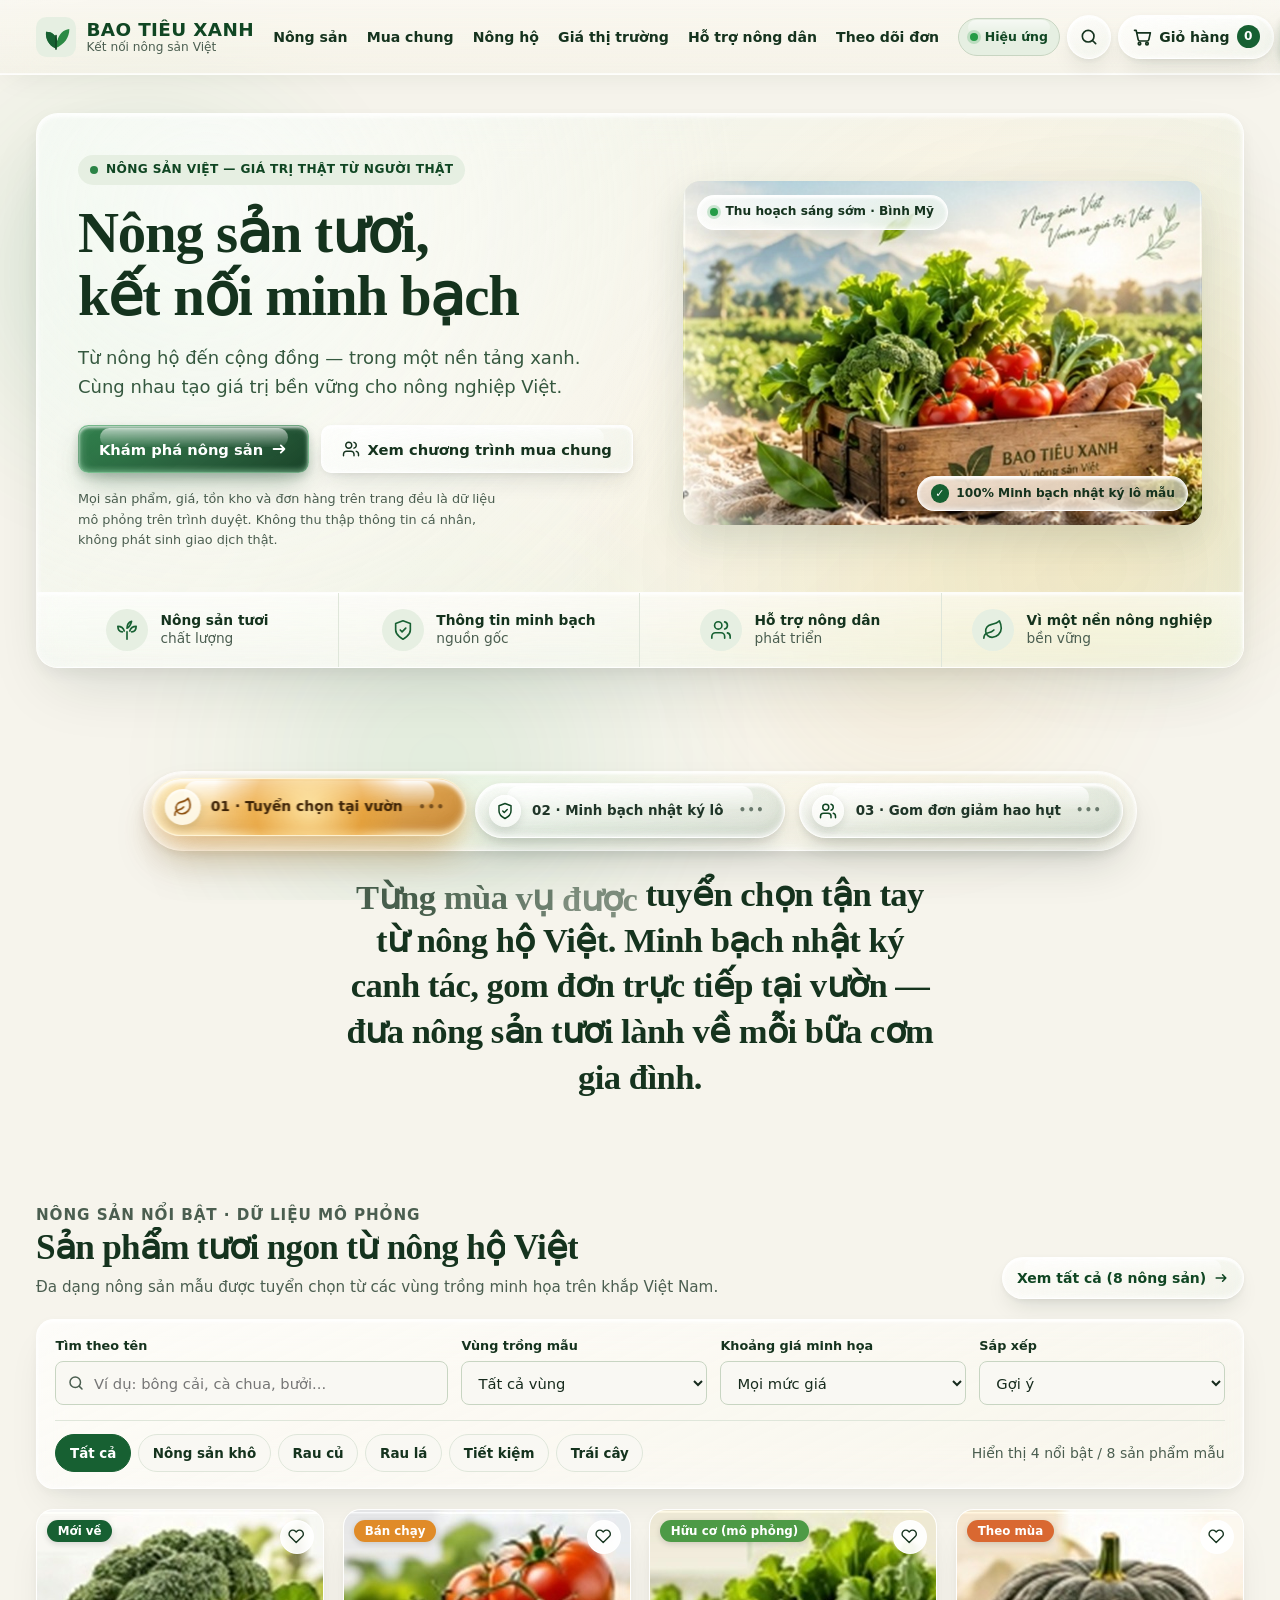
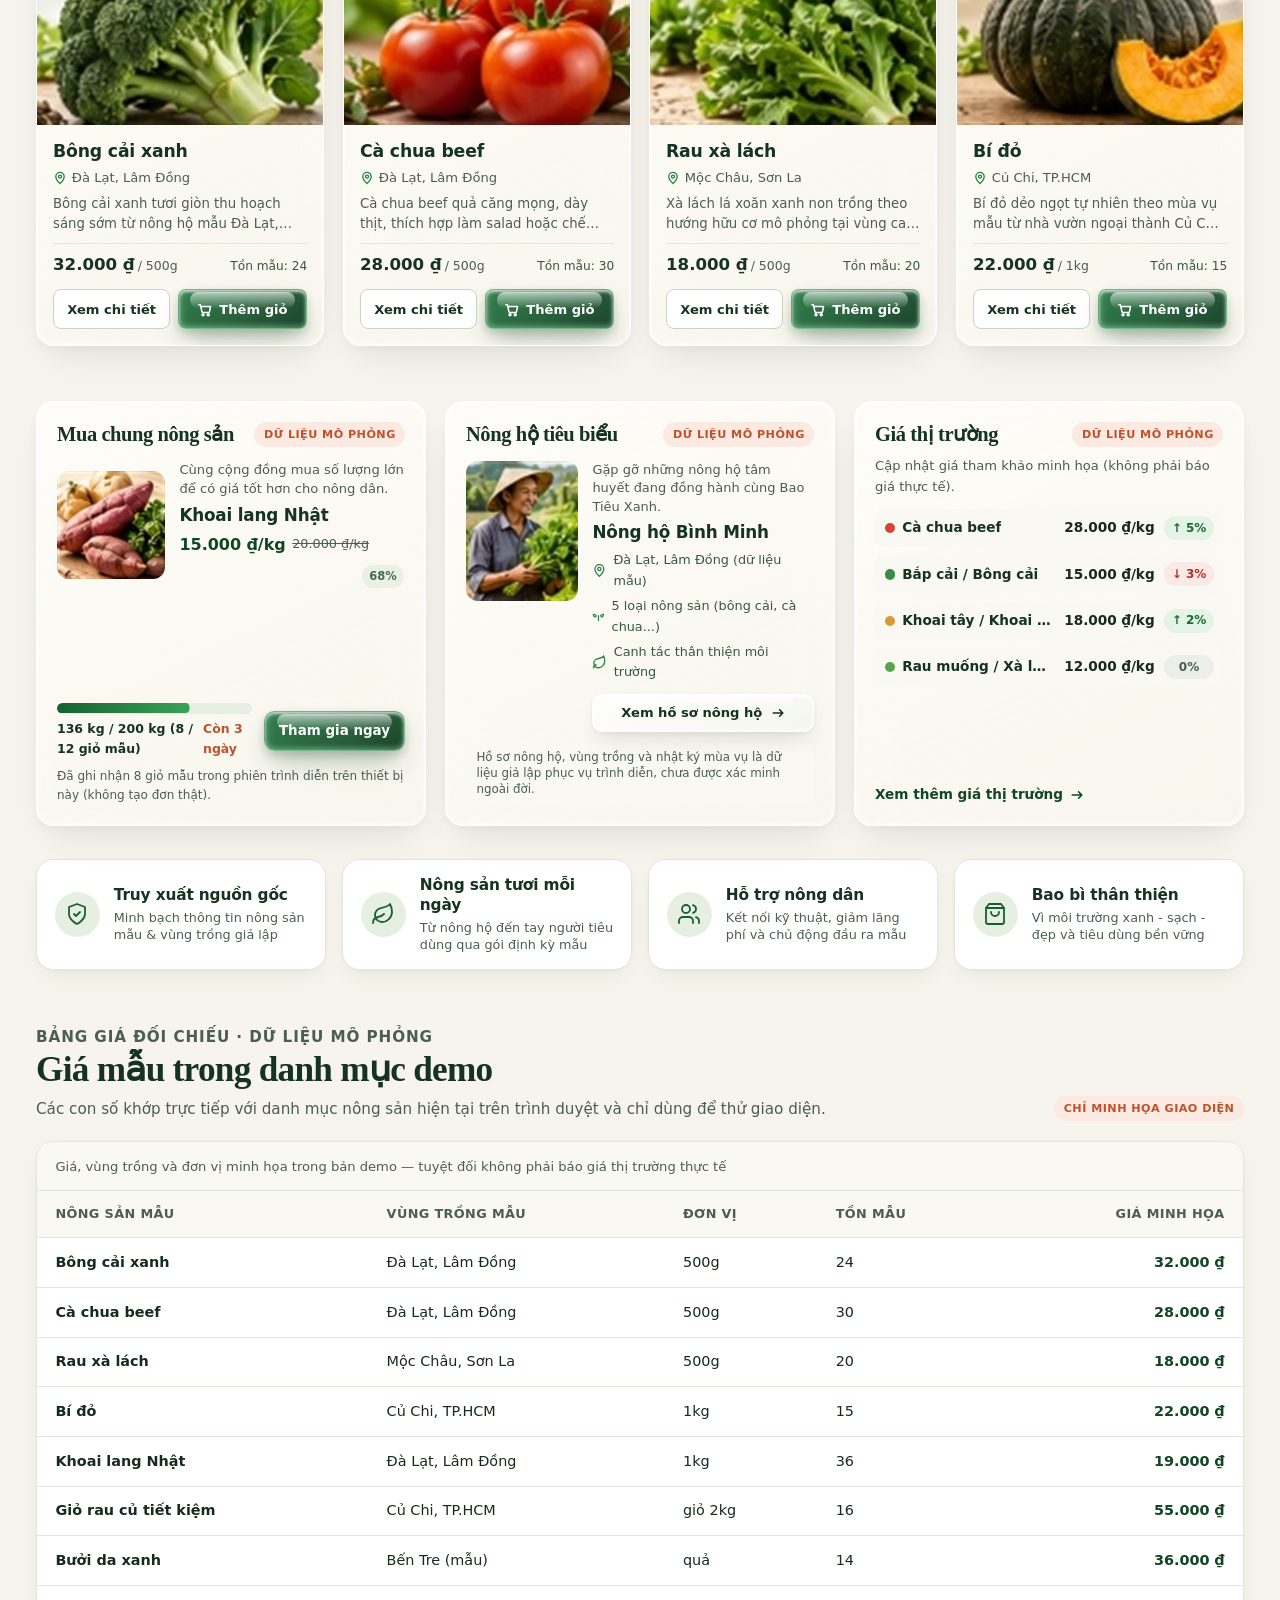
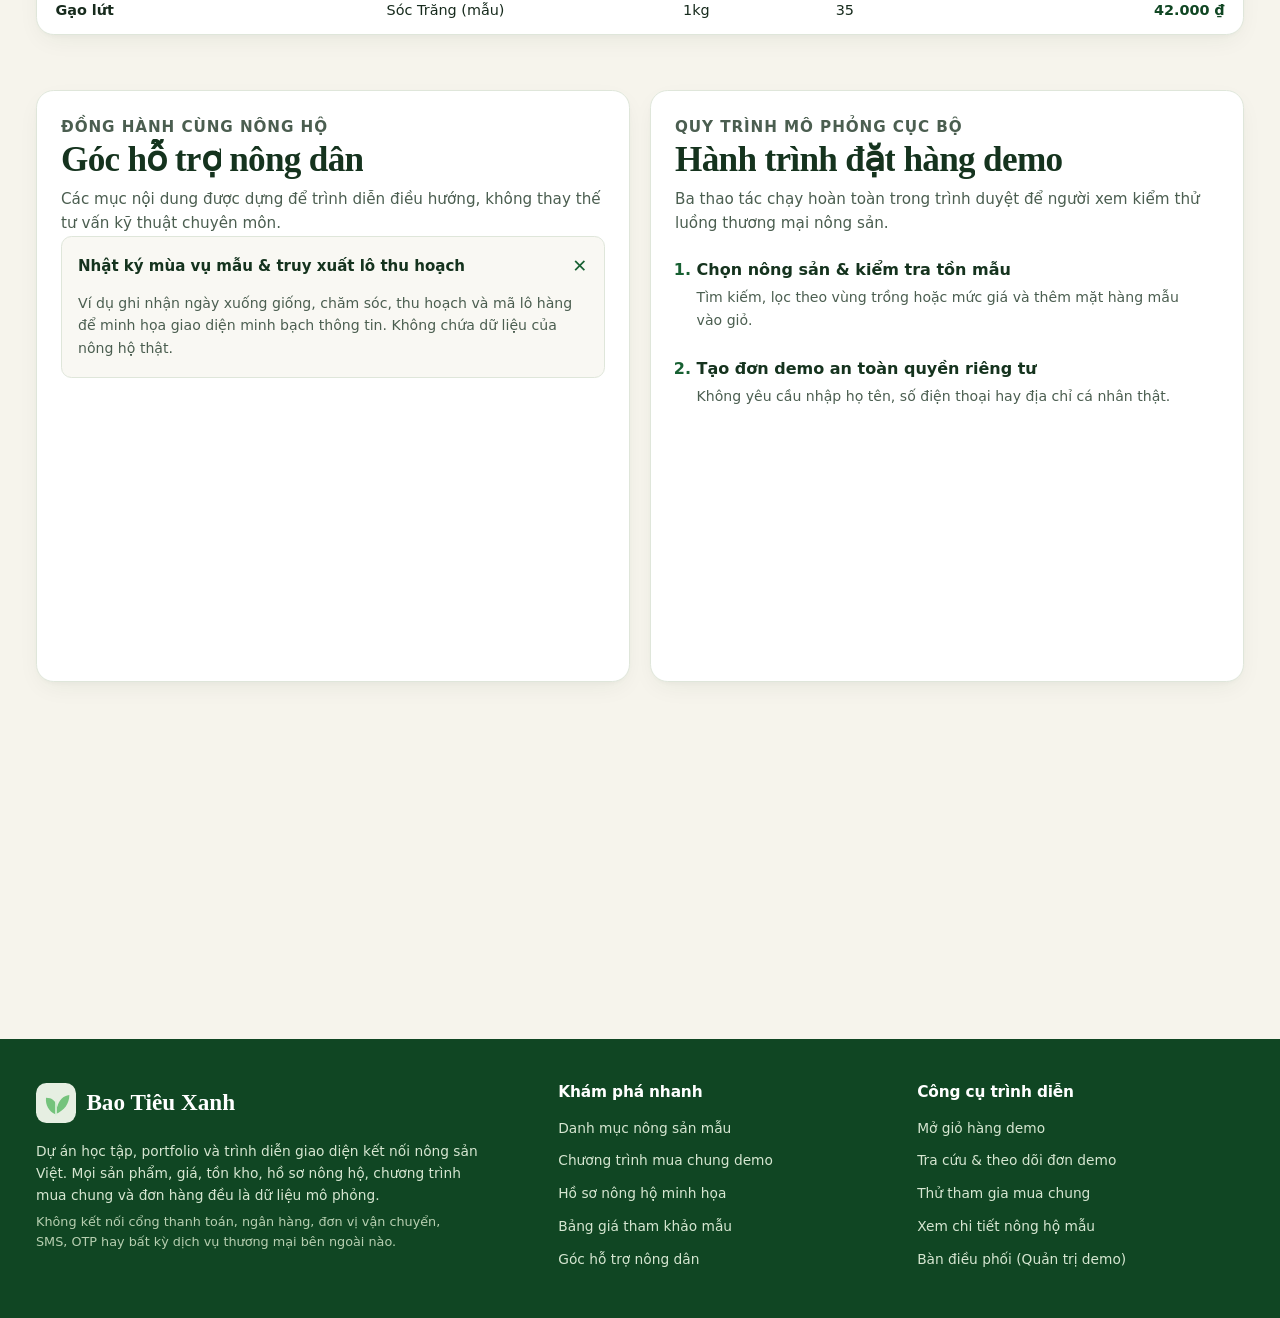
==== commit 20663f7f: "Deploy Bao Tieu Xanh demo website with TITARVL Framer Motion" ====
--- a/demo-static/index.html
+++ b/demo-static/index.html
@@ -19,6 +19,25 @@
 
 <body>
   <a class="skip-link" href="#main-content">Bỏ qua điều hướng</a>
+
+  <!-- Optical SVG Filter for Liquid Glass Refraction & Specular Caustics -->
+  <svg class="liquid-svg-defs" aria-hidden="true" focusable="false">
+    <defs>
+      <filter id="liquid-glass-refract" x="-10%" y="-10%" width="120%" height="120%" color-interpolation-filters="sRGB">
+        <feTurbulence type="fractalNoise" baseFrequency="0.018 0.024" numOctaves="2" seed="7" result="noise" />
+        <feGaussianBlur in="noise" stdDeviation="2.5" result="smoothNoise" />
+        <feDisplacementMap in="SourceGraphic" in2="smoothNoise" scale="6" xChannelSelector="R" yChannelSelector="G" />
+      </filter>
+    </defs>
+  </svg>
+
+  <!-- Ambient Color Orbs to maximize Frosted Liquid Glass backdrop-filter depth -->
+  <div class="ambient-glass-orbs" aria-hidden="true">
+    <span class="glass-orb glass-orb-emerald"></span>
+    <span class="glass-orb glass-orb-amber"></span>
+    <span class="glass-orb glass-orb-sage"></span>
+    <span class="glass-orb glass-orb-gold"></span>
+  </div>
 
   <!-- Subtle botanical background line-art matching reference margins -->
   <div class="botanical-decor botanical-decor-left" aria-hidden="true">
@@ -248,10 +267,39 @@
       <section class="sub-hero-manifesto" id="sub-hero-manifesto" aria-label="Tuyên ngôn minh bạch nông sản Việt">
         <div class="framer-flare" data-reveal data-reveal-type="flare" aria-hidden="true"></div>
         <div class="container sub-hero-inner">
-          <div class="sub-hero-variant-rail" id="sub-hero-variant-rail" data-active-step="1" aria-hidden="true">
-            <span class="sub-hero-step is-active" data-step="1">01 · Tuyển chọn tại vườn</span>
-            <span class="sub-hero-step" data-step="2">02 · Minh bạch nhật ký lô</span>
-            <span class="sub-hero-step" data-step="3">03 · Gom đơn giảm hao hụt</span>
+          <div class="sub-hero-variant-rail liquid-capsule-dock" id="sub-hero-variant-rail" data-active-step="1" role="group" aria-label="Bộ nút kính lỏng 3D định hướng">
+            <button class="sub-hero-step liquid-capsule is-active" type="button" data-step="1" data-scroll-to="#san-pham">
+              <span class="liquid-capsule-icon" aria-hidden="true">
+                <svg viewBox="0 0 24 24" width="18" height="18" fill="none" stroke="currentColor" stroke-width="2" stroke-linecap="round" stroke-linejoin="round">
+                  <path d="M11 20A7 7 0 0 1 9.8 6.1C15.5 5 17 4.48 19 2c1 2 2 4.18 2 8 0 5.5-4.78 10-10 10Z"/>
+                  <path d="M2 21c0-3 1.85-5.36 5.08-6C9.5 14.52 12 13 13 12"/>
+                </svg>
+              </span>
+              <span class="liquid-capsule-label">01 · Tuyển chọn tại vườn</span>
+              <span class="liquid-capsule-dots" aria-hidden="true">•••</span>
+            </button>
+            <button class="sub-hero-step liquid-capsule" type="button" data-step="2" data-scroll-to="#nong-ho">
+              <span class="liquid-capsule-icon" aria-hidden="true">
+                <svg viewBox="0 0 24 24" width="18" height="18" fill="none" stroke="currentColor" stroke-width="2" stroke-linecap="round" stroke-linejoin="round">
+                  <path d="M12 22s8-4 8-10V5l-8-3-8 3v7c0 6 8 10 8 10z"/>
+                  <path d="m9 12 2 2 4-4"/>
+                </svg>
+              </span>
+              <span class="liquid-capsule-label">02 · Minh bạch nhật ký lô</span>
+              <span class="liquid-capsule-dots" aria-hidden="true">•••</span>
+            </button>
+            <button class="sub-hero-step liquid-capsule" type="button" data-step="3" data-scroll-to="#mua-chung">
+              <span class="liquid-capsule-icon" aria-hidden="true">
+                <svg viewBox="0 0 24 24" width="18" height="18" fill="none" stroke="currentColor" stroke-width="2" stroke-linecap="round" stroke-linejoin="round">
+                  <path d="M16 21v-2a4 4 0 0 0-4-4H6a4 4 0 0 0-4 4v2"/>
+                  <circle cx="9" cy="7" r="4"/>
+                  <path d="M22 21v-2a4 4 0 0 0-3-3.87"/>
+                  <path d="M16 3.13a4 4 0 0 1 0 7.75"/>
+                </svg>
+              </span>
+              <span class="liquid-capsule-label">03 · Gom đơn giảm hao hụt</span>
+              <span class="liquid-capsule-dots" aria-hidden="true">•••</span>
+            </button>
           </div>
           <p class="sub-hero-scrub-headline" id="sub-hero-scrub-headline" data-scroll-scrub-text>
             Từng mùa vụ được tuyển chọn tận tay từ nông hộ Việt. Minh bạch nhật ký canh tác, gom đơn trực tiếp tại vườn
--- a/demo-static/styles.css
+++ b/demo-static/styles.css
@@ -3247,6 +3247,477 @@
   }
 }
 
+/* ==========================================================================
+   LIQUID GLASS & 3D REFRACTIVE FROSTED GLASS SYSTEM (Inspired by Liquid Button)
+   ========================================================================== */
+
+.liquid-svg-defs {
+  position: absolute;
+  width: 0;
+  height: 0;
+  pointer-events: none;
+  overflow: hidden;
+}
+
+/* Ambient Floating Color Orbs behind Frosted Glass Panels */
+.ambient-glass-orbs {
+  position: fixed;
+  inset: 0;
+  pointer-events: none;
+  z-index: 0;
+  overflow: hidden;
+}
+
+.glass-orb {
+  position: absolute;
+  border-radius: 50%;
+  filter: blur(68px);
+  opacity: 0.46;
+  will-change: transform;
+  animation: liquid-orb-float 16s ease-in-out infinite alternate;
+}
+
+.glass-orb-emerald {
+  width: 440px;
+  height: 440px;
+  top: 6%;
+  left: -6%;
+  background: radial-gradient(circle, rgba(43, 152, 76, 0.42) 0%, rgba(43, 152, 76, 0) 72%);
+}
+
+.glass-orb-amber {
+  width: 480px;
+  height: 480px;
+  top: 22%;
+  right: -7%;
+  background: radial-gradient(circle, rgba(236, 168, 56, 0.38) 0%, rgba(214, 134, 32, 0) 72%);
+  animation-delay: -4s;
+}
+
+.glass-orb-sage {
+  width: 520px;
+  height: 520px;
+  top: 56%;
+  left: 14%;
+  background: radial-gradient(circle, rgba(58, 168, 96, 0.3) 0%, rgba(58, 168, 96, 0) 74%);
+  animation-delay: -8s;
+}
+
+.glass-orb-gold {
+  width: 420px;
+  height: 420px;
+  bottom: 6%;
+  right: 12%;
+  background: radial-gradient(circle, rgba(242, 184, 75, 0.34) 0%, rgba(242, 184, 75, 0) 72%);
+  animation-delay: -11s;
+}
+
+@keyframes liquid-orb-float {
+  0% {
+    transform: translate3d(0, 0, 0) scale(1);
+  }
+  50% {
+    transform: translate3d(28px, -24px, 0) scale(1.06);
+  }
+  100% {
+    transform: translate3d(-20px, 22px, 0) scale(0.96);
+  }
+}
+
+/* 1. 3D Liquid Glass Capsule Trio (#sub-hero-variant-rail) — Direct Reference Match */
+.sub-hero-variant-rail.liquid-capsule-dock {
+  display: inline-flex;
+  flex-wrap: wrap;
+  justify-content: center;
+  align-items: center;
+  gap: 0.85rem;
+  padding: 0.7rem 0.85rem;
+  border-radius: 999px;
+  background: linear-gradient(145deg, rgba(255, 255, 255, 0.42) 0%, rgba(232, 240, 233, 0.24) 100%);
+  backdrop-filter: blur(24px) saturate(190%);
+  -webkit-backdrop-filter: blur(24px) saturate(190%);
+  border: 1px solid rgba(255, 255, 255, 0.78);
+  box-shadow:
+    0 22px 46px -12px rgba(16, 40, 24, 0.16),
+    0 4px 12px rgba(16, 40, 24, 0.06),
+    inset 0 2px 3px rgba(255, 255, 255, 0.92),
+    inset 0 -2px 6px rgba(255, 255, 255, 0.48);
+}
+
+.sub-hero-step.liquid-capsule {
+  position: relative;
+  overflow: hidden;
+  isolation: isolate;
+  display: inline-flex;
+  align-items: center;
+  gap: 0.7rem;
+  padding: 0.68rem 1.2rem 0.68rem 0.8rem;
+  border-radius: 999px;
+  cursor: pointer;
+  font-family: var(--font-sans);
+  font-size: 0.84rem;
+  font-weight: var(--weight-semibold);
+  color: #1f3528;
+  /* Smoked Frosted 3D Glass Pill (like Sleep / Do Not Disturb in reference) */
+  background:
+    linear-gradient(165deg, rgba(255, 255, 255, 0.68) 0%, rgba(212, 224, 215, 0.36) 52%, rgba(182, 198, 186, 0.44) 100%);
+  backdrop-filter: blur(20px) saturate(190%);
+  -webkit-backdrop-filter: blur(20px) saturate(190%);
+  border: 1px solid rgba(255, 255, 255, 0.82);
+  box-shadow:
+    0 14px 28px -8px rgba(15, 35, 22, 0.2),
+    0 3px 8px rgba(15, 35, 22, 0.09),
+    inset 0 2.5px 3px rgba(255, 255, 255, 0.96),
+    inset 0 -2.5px 5px rgba(255, 255, 255, 0.58),
+    inset 3px 0 8px rgba(255, 255, 255, 0.42),
+    inset 0 -8px 16px rgba(20, 48, 30, 0.08);
+  transition:
+    transform 420ms cubic-bezier(0.22, 1.35, 0.36, 1),
+    box-shadow 360ms ease,
+    background 360ms ease,
+    color 280ms ease,
+    border-color 280ms ease;
+}
+
+/* Top curved glass tube reflection arc */
+.sub-hero-step.liquid-capsule::before {
+  content: "";
+  position: absolute;
+  top: 2px;
+  left: 10%;
+  right: 10%;
+  height: 44%;
+  border-radius: 999px;
+  background: linear-gradient(180deg, rgba(255, 255, 255, 0.85) 0%, rgba(255, 255, 255, 0.08) 100%);
+  pointer-events: none;
+  z-index: 0;
+}
+
+/* Cursor-tracked Warm Liquid Amber/Gold internal caustic glow */
+.sub-hero-step.liquid-capsule::after {
+  content: "";
+  position: absolute;
+  inset: 0;
+  border-radius: inherit;
+  background: radial-gradient(
+    120px circle at var(--liquid-x, 50%) var(--liquid-y, 50%),
+    rgba(255, 232, 168, 0.88) 0%,
+    rgba(235, 160, 46, 0.52) 44%,
+    rgba(255, 255, 255, 0) 78%
+  );
+  opacity: 0;
+  transition: opacity 280ms ease;
+  pointer-events: none;
+  z-index: 0;
+}
+
+.sub-hero-step.liquid-capsule > * {
+  position: relative;
+  z-index: 1;
+}
+
+.liquid-capsule-icon {
+  width: 2rem;
+  height: 2rem;
+  border-radius: 50%;
+  display: inline-flex;
+  align-items: center;
+  justify-content: center;
+  background: rgba(255, 255, 255, 0.62);
+  box-shadow:
+    inset 0 1.5px 2px rgba(255, 255, 255, 0.95),
+    0 3px 8px rgba(15, 35, 22, 0.12);
+  color: var(--brand-strong);
+  transition: transform 360ms cubic-bezier(0.22, 1.35, 0.36, 1), background 280ms ease, color 280ms ease;
+}
+
+.liquid-capsule-dots {
+  font-size: 0.72rem;
+  letter-spacing: 0.12em;
+  opacity: 0.62;
+  margin-left: 0.25rem;
+}
+
+/* Active & Hovered 3D Liquid Capsule — Luminous Warm Honey-Gold / Amber Glass (3rd capsule in reference photo) */
+.sub-hero-step.liquid-capsule:hover,
+.sub-hero-step.liquid-capsule.is-active {
+  transform: translateY(-4px) scale(1.035);
+  color: #3a2004;
+  border-color: rgba(255, 246, 218, 0.95);
+  background:
+    linear-gradient(135deg, rgba(255, 236, 184, 0.92) 0%, rgba(235, 168, 68, 0.86) 52%, rgba(198, 122, 28, 0.84) 100%);
+  box-shadow:
+    0 20px 38px -8px rgba(196, 122, 24, 0.42),
+    0 6px 16px rgba(196, 122, 24, 0.24),
+    inset 0 3px 4px rgba(255, 255, 255, 0.98),
+    inset 0 -3px 6px rgba(255, 235, 186, 0.75),
+    inset 4px 0 12px rgba(255, 248, 224, 0.62),
+    inset 0 -10px 20px rgba(142, 76, 8, 0.22);
+}
+
+.sub-hero-step.liquid-capsule:hover::after,
+.sub-hero-step.liquid-capsule.is-active::after {
+  opacity: 1;
+}
+
+.sub-hero-step.liquid-capsule:hover .liquid-capsule-icon,
+.sub-hero-step.liquid-capsule.is-active .liquid-capsule-icon {
+  background: rgba(255, 252, 240, 0.88);
+  color: #8a4b08;
+  transform: scale(1.08) rotate(-4deg);
+}
+
+.sub-hero-step.liquid-capsule:active {
+  transform: translateY(-1px) scale(0.985);
+}
+
+/* 2. Universal 3D Liquid Glass Buttons (.button, .view-all-btn, .cart-trigger, .motion-toggle-btn, .filter-chip) */
+.button,
+.view-all-btn,
+.cart-trigger,
+.motion-toggle-btn,
+.icon-action-btn,
+.filter-chip {
+  position: relative;
+  overflow: hidden;
+  isolation: isolate;
+  backdrop-filter: blur(18px) saturate(185%);
+  -webkit-backdrop-filter: blur(18px) saturate(185%);
+  transition:
+    transform 380ms cubic-bezier(0.22, 1.35, 0.36, 1),
+    box-shadow 320ms ease,
+    background 320ms ease,
+    border-color 280ms ease,
+    color 260ms ease;
+}
+
+/* Top glossy glass cylinder reflection on all buttons & pills */
+.button::before,
+.view-all-btn::before,
+.cart-trigger::before,
+.motion-toggle-btn::before,
+.filter-chip::before {
+  content: "";
+  position: absolute;
+  top: 1.5px;
+  left: 9%;
+  right: 9%;
+  height: 42%;
+  border-radius: 999px;
+  background: linear-gradient(180deg, rgba(255, 255, 255, 0.62) 0%, rgba(255, 255, 255, 0.04) 100%);
+  pointer-events: none;
+  z-index: 0;
+}
+
+/* Cursor-reactive Liquid Light Pool inside buttons & pills */
+.button::after,
+.view-all-btn::after,
+.cart-trigger::after,
+.motion-toggle-btn::after,
+.filter-chip::after {
+  content: "";
+  position: absolute;
+  inset: 0;
+  border-radius: inherit;
+  background: radial-gradient(
+    115px circle at var(--liquid-x, 50%) var(--liquid-y, 50%),
+    rgba(255, 232, 172, 0.68) 0%,
+    rgba(236, 166, 56, 0.32) 48%,
+    rgba(255, 255, 255, 0) 78%
+  );
+  opacity: 0;
+  transition: opacity 260ms ease;
+  pointer-events: none;
+  z-index: 0;
+}
+
+.button > *,
+.view-all-btn > *,
+.cart-trigger > *,
+.motion-toggle-btn > *,
+.filter-chip > * {
+  position: relative;
+  z-index: 1;
+}
+
+.button:hover::after,
+.view-all-btn:hover::after,
+.cart-trigger:hover::after,
+.motion-toggle-btn:hover::after,
+.filter-chip:hover::after {
+  opacity: 1;
+}
+
+/* Primary Dark Emerald 3D Liquid Glass Button */
+.button-dark {
+  background: linear-gradient(145deg, rgba(32, 118, 62, 0.92) 0%, rgba(18, 78, 40, 0.9) 58%, rgba(12, 56, 28, 0.94) 100%);
+  border: 1px solid rgba(178, 242, 198, 0.55);
+  box-shadow:
+    0 14px 28px -8px rgba(15, 62, 32, 0.38),
+    0 4px 10px rgba(15, 62, 32, 0.18),
+    inset 0 2px 3px rgba(255, 255, 255, 0.68),
+    inset 0 -2px 5px rgba(142, 232, 172, 0.35),
+    inset 2px 0 8px rgba(255, 255, 255, 0.22);
+}
+
+.button-dark:hover {
+  transform: translateY(-3px) scale(1.025);
+  border-color: rgba(255, 236, 178, 0.82);
+  box-shadow:
+    0 20px 36px -8px rgba(18, 76, 38, 0.46),
+    0 6px 16px rgba(218, 148, 36, 0.25),
+    inset 0 2.5px 4px rgba(255, 255, 255, 0.88),
+    inset 0 -3px 6px rgba(255, 218, 132, 0.48);
+}
+
+/* Translucent Smoked/Clear Liquid Glass Outline Buttons */
+.button-outline,
+.view-all-btn,
+.cart-trigger,
+.icon-action-btn {
+  background: linear-gradient(155deg, rgba(255, 255, 255, 0.74) 0%, rgba(235, 242, 236, 0.46) 100%);
+  border: 1px solid rgba(255, 255, 255, 0.88);
+  box-shadow:
+    0 12px 24px -8px rgba(16, 38, 24, 0.14),
+    0 2px 6px rgba(16, 38, 24, 0.06),
+    inset 0 2px 2.5px rgba(255, 255, 255, 0.96),
+    inset 0 -2px 4px rgba(255, 255, 255, 0.56);
+}
+
+.button-outline:hover,
+.view-all-btn:hover,
+.cart-trigger:hover,
+.icon-action-btn:hover {
+  transform: translateY(-3px) scale(1.025);
+  color: #382005;
+  border-color: rgba(255, 242, 204, 0.96);
+  background: linear-gradient(135deg, rgba(255, 240, 198, 0.88) 0%, rgba(238, 178, 82, 0.76) 100%);
+  box-shadow:
+    0 18px 34px -8px rgba(196, 124, 24, 0.32),
+    inset 0 2.5px 3.5px rgba(255, 255, 255, 0.98),
+    inset 0 -2.5px 5px rgba(255, 232, 178, 0.72);
+}
+
+/* Category Filter Pills (.filter-chip) as 3D Liquid Glass Capsules */
+.filter-chip {
+  background: linear-gradient(160deg, rgba(255, 255, 255, 0.72) 0%, rgba(226, 236, 228, 0.42) 100%);
+  border: 1px solid rgba(255, 255, 255, 0.86);
+  box-shadow:
+    0 8px 18px -6px rgba(16, 38, 24, 0.12),
+    inset 0 2px 2.5px rgba(255, 255, 255, 0.95),
+    inset 0 -2px 4px rgba(255, 255, 255, 0.52);
+}
+
+.filter-chip:hover {
+  transform: translateY(-2px) scale(1.03);
+  border-color: rgba(255, 238, 192, 0.94);
+  background: linear-gradient(135deg, rgba(255, 242, 206, 0.88) 0%, rgba(238, 184, 92, 0.72) 100%);
+  color: #382005;
+}
+
+.filter-chip.is-active {
+  background: linear-gradient(140deg, rgba(32, 122, 64, 0.92) 0%, rgba(18, 76, 38, 0.92) 100%);
+  color: #ffffff;
+  border-color: rgba(186, 246, 204, 0.72);
+  box-shadow:
+    0 12px 24px -6px rgba(18, 78, 40, 0.36),
+    inset 0 2px 3px rgba(255, 255, 255, 0.72),
+    inset 0 -2px 5px rgba(152, 238, 180, 0.38);
+}
+
+/* 3. Frosted Liquid Glass Surfaces Across Header, Hero, Cards, Toolbar & Modals */
+.site-header {
+  background: linear-gradient(180deg, rgba(250, 249, 244, 0.68) 0%, rgba(244, 242, 234, 0.54) 100%);
+  backdrop-filter: blur(26px) saturate(195%);
+  -webkit-backdrop-filter: blur(26px) saturate(195%);
+  border-bottom: 1px solid rgba(255, 255, 255, 0.78);
+  box-shadow:
+    0 10px 30px -10px rgba(16, 38, 24, 0.08),
+    inset 0 -1px 0 rgba(255, 255, 255, 0.65);
+}
+
+.site-header.is-scrolled {
+  background: linear-gradient(180deg, rgba(252, 251, 247, 0.76) 0%, rgba(242, 245, 239, 0.64) 100%);
+  box-shadow:
+    0 18px 42px -12px rgba(16, 38, 24, 0.14),
+    inset 0 1.5px 2px rgba(255, 255, 255, 0.9),
+    inset 0 -1.5px 3px rgba(255, 255, 255, 0.55);
+}
+
+.hero-banner-shell {
+  background:
+    radial-gradient(circle at 14% 18%, rgba(255, 255, 255, 0.72) 0%, rgba(255, 255, 255, 0) 48%),
+    radial-gradient(circle at 88% 82%, rgba(242, 192, 92, 0.18) 0%, rgba(242, 192, 92, 0) 46%),
+    linear-gradient(135deg, rgba(232, 244, 234, 0.68) 0%, rgba(246, 244, 235, 0.58) 54%, rgba(224, 239, 227, 0.64) 100%);
+  backdrop-filter: blur(24px) saturate(185%);
+  -webkit-backdrop-filter: blur(24px) saturate(185%);
+  border: 1px solid rgba(255, 255, 255, 0.86);
+  box-shadow:
+    0 28px 64px -18px rgba(16, 42, 26, 0.15),
+    0 6px 18px rgba(16, 42, 26, 0.06),
+    inset 0 2.5px 4px rgba(255, 255, 255, 0.95),
+    inset 0 -2px 6px rgba(255, 255, 255, 0.52);
+}
+
+.hero-highlights {
+  background: linear-gradient(180deg, rgba(255, 255, 255, 0.62) 0%, rgba(246, 249, 246, 0.46) 100%);
+  backdrop-filter: blur(20px) saturate(180%);
+  -webkit-backdrop-filter: blur(20px) saturate(180%);
+  border-top: 1px solid rgba(255, 255, 255, 0.84);
+  box-shadow: inset 0 2px 3px rgba(255, 255, 255, 0.88);
+}
+
+.hero-float-chip {
+  background: linear-gradient(145deg, rgba(255, 255, 255, 0.78) 0%, rgba(238, 245, 239, 0.58) 100%);
+  backdrop-filter: blur(20px) saturate(195%);
+  -webkit-backdrop-filter: blur(20px) saturate(195%);
+  border: 1px solid rgba(255, 255, 255, 0.92);
+  box-shadow:
+    0 16px 32px -8px rgba(12, 32, 20, 0.24),
+    inset 0 2px 3px rgba(255, 255, 255, 0.98),
+    inset 0 -2px 4px rgba(255, 255, 255, 0.58);
+}
+
+.catalog-toolbar,
+.product-card,
+.bento-card,
+.trust-strip-card,
+.market-table-card,
+.support-card,
+.journey-card,
+.faq-item {
+  background: linear-gradient(155deg, rgba(255, 255, 255, 0.72) 0%, rgba(248, 247, 242, 0.54) 100%);
+  backdrop-filter: blur(22px) saturate(185%);
+  -webkit-backdrop-filter: blur(22px) saturate(185%);
+  border: 1px solid rgba(255, 255, 255, 0.86);
+  box-shadow:
+    0 18px 42px -14px rgba(16, 38, 24, 0.11),
+    0 4px 12px rgba(16, 38, 24, 0.04),
+    inset 0 2px 3px rgba(255, 255, 255, 0.94),
+    inset 0 -2px 5px rgba(255, 255, 255, 0.48);
+}
+
+.product-card:hover,
+.bento-card:hover {
+  border-color: rgba(255, 244, 212, 0.96);
+  box-shadow:
+    0 26px 52px -14px rgba(16, 42, 26, 0.18),
+    0 8px 22px -6px rgba(214, 148, 38, 0.16),
+    inset 0 2.5px 4px rgba(255, 255, 255, 0.98),
+    inset 0 -2.5px 6px rgba(255, 238, 194, 0.55);
+}
+
+.dialog-panel {
+  background: linear-gradient(155deg, rgba(255, 255, 255, 0.84) 0%, rgba(246, 245, 238, 0.72) 100%);
+  backdrop-filter: blur(28px) saturate(195%);
+  -webkit-backdrop-filter: blur(28px) saturate(195%);
+  border: 1px solid rgba(255, 255, 255, 0.92);
+  box-shadow:
+    0 32px 72px -16px rgba(12, 32, 20, 0.28),
+    inset 0 2.5px 4px rgba(255, 255, 255, 0.96),
+    inset 0 -2px 6px rgba(255, 255, 255, 0.56);
+}
+
 @media (prefers-reduced-motion: reduce) {
   html:not([data-motion="force-on"]),
   html:not([data-motion="force-on"]) *,
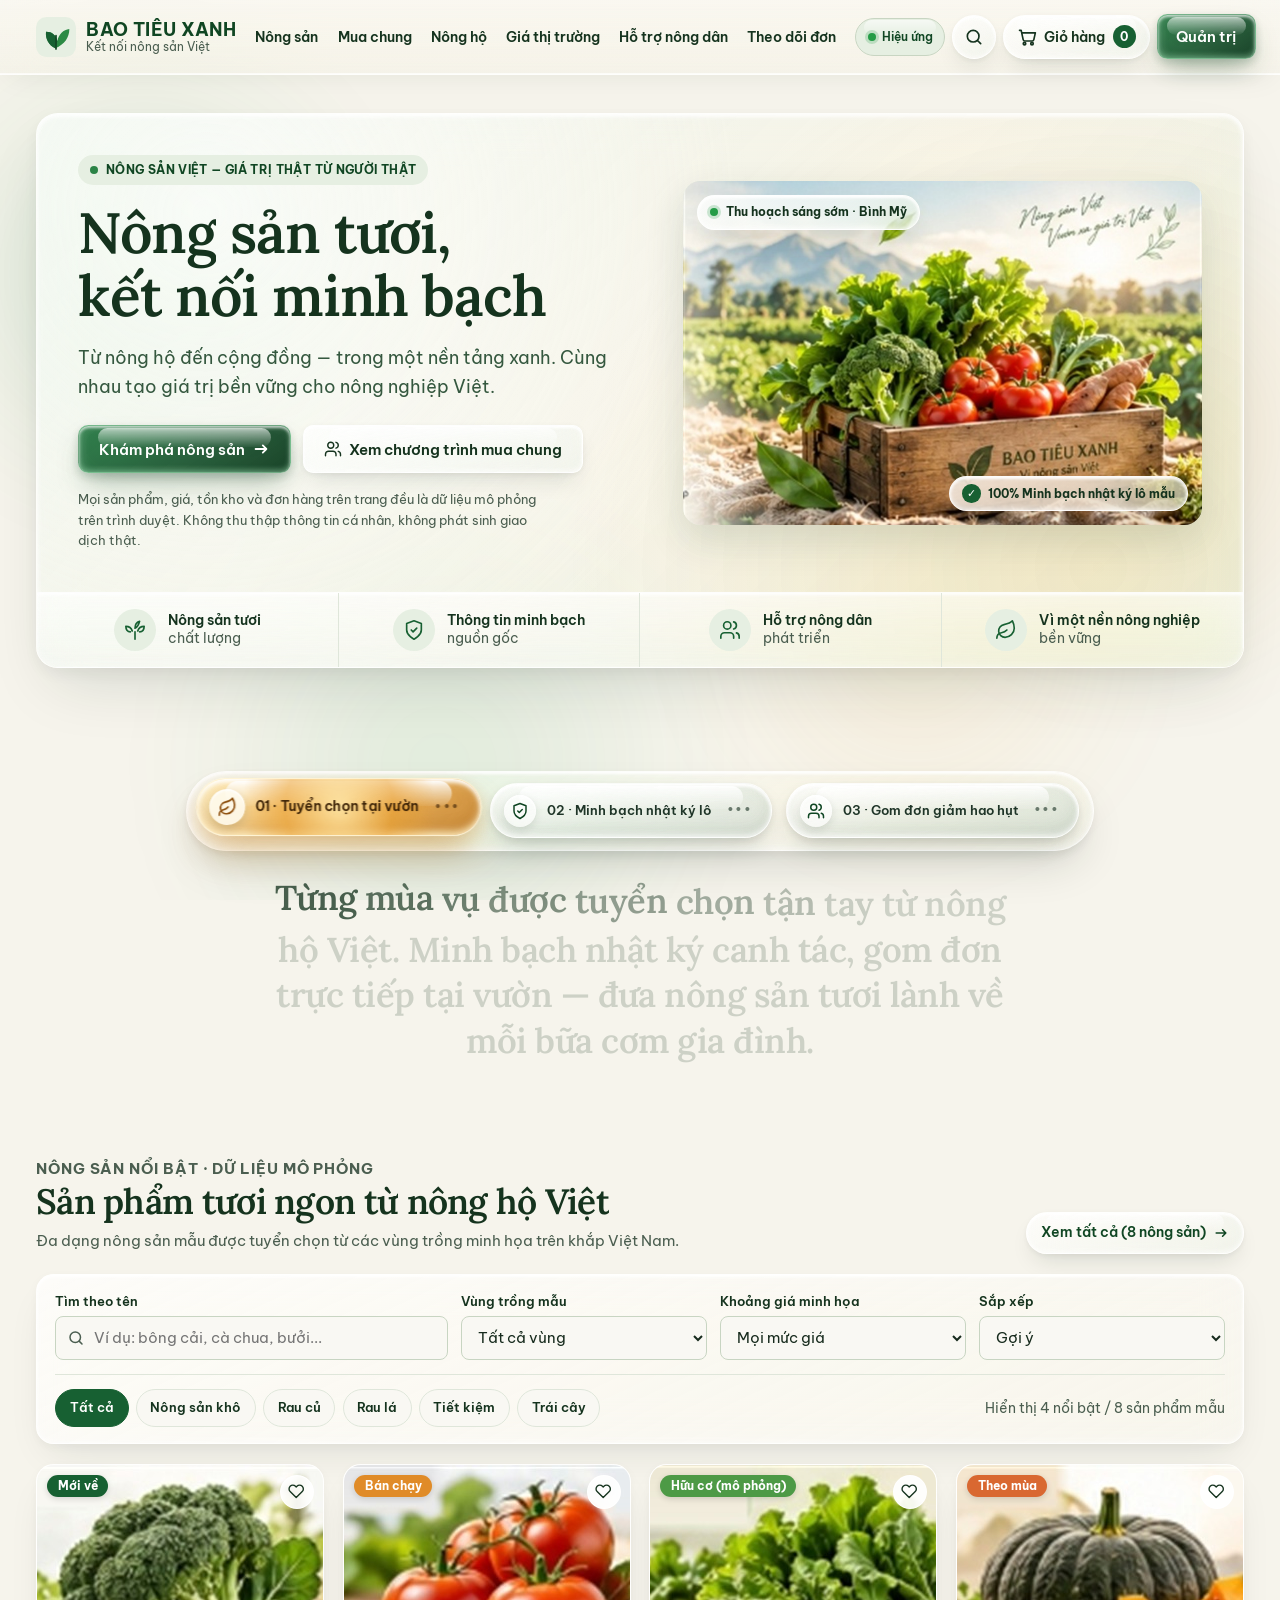
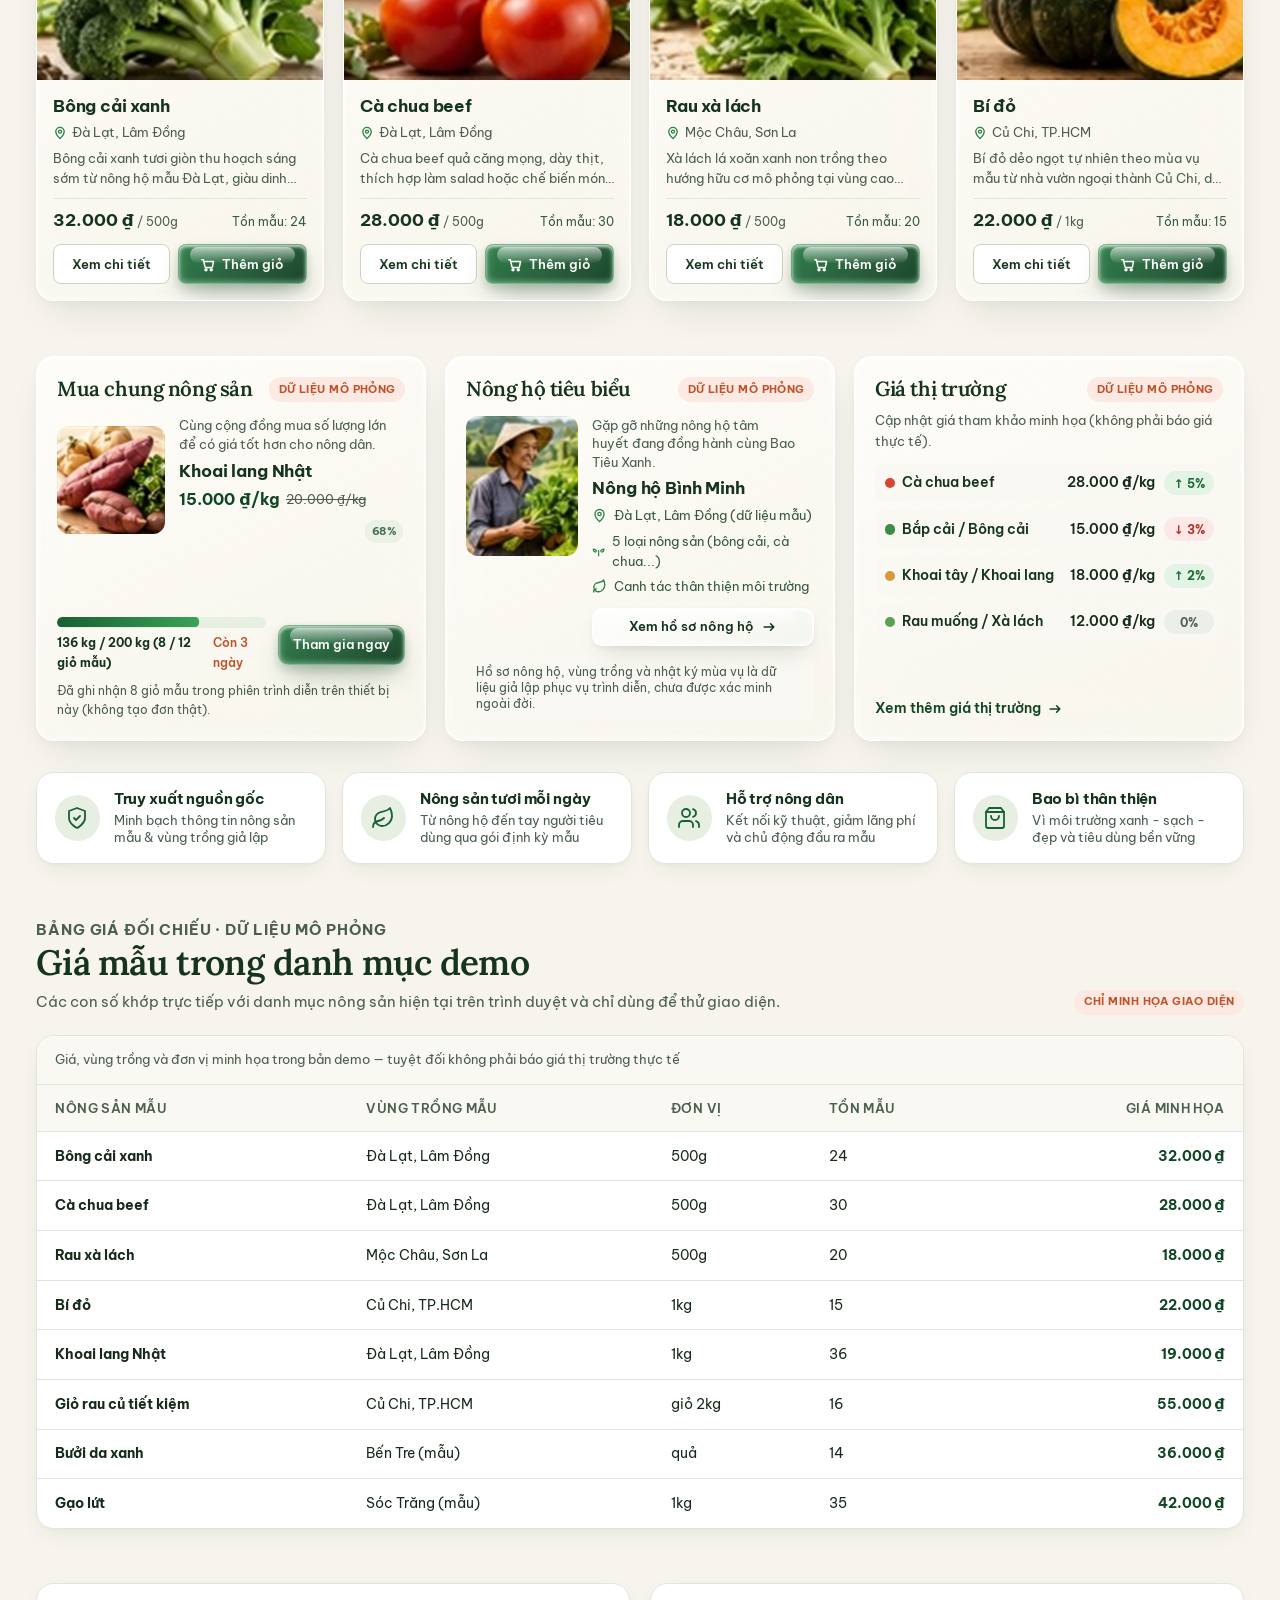
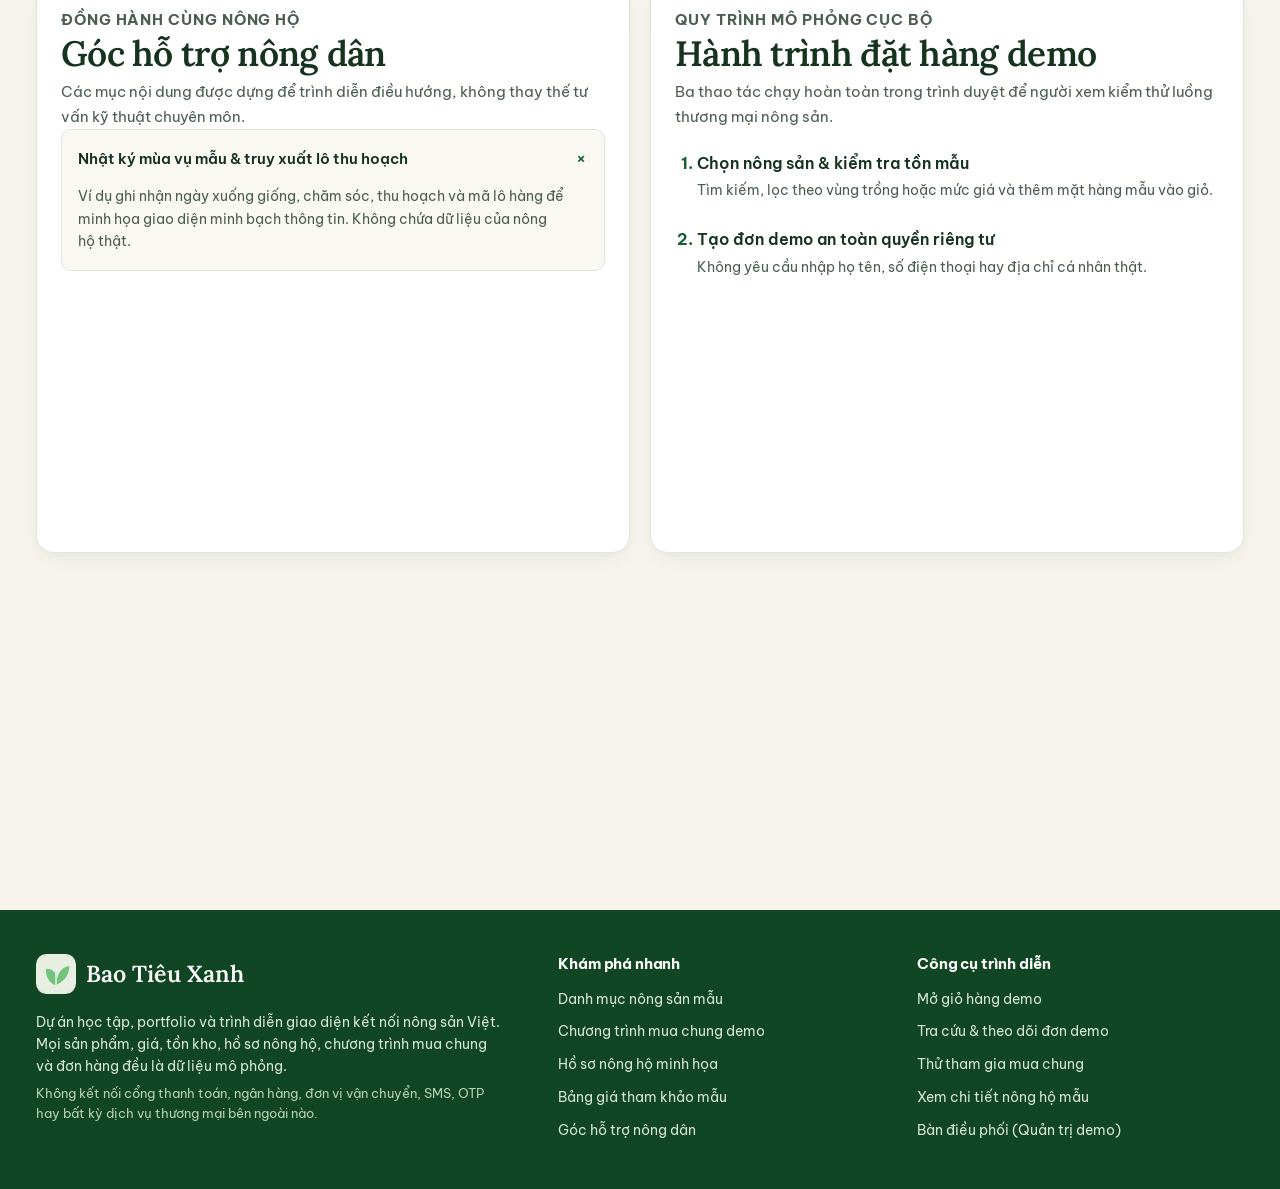
==== commit 5973ddf8: "Deploy Bao Tieu Xanh demo website with TITARVL Framer Motion" ====
--- a/demo-static/index.html
+++ b/demo-static/index.html
@@ -1,16 +1,17 @@
 <!doctype html>
-<html lang="vi">
+<html lang="vi" translate="no">
 
 <head>
   <meta charset="utf-8">
   <meta name="viewport" content="width=device-width, initial-scale=1">
+  <meta name="google" content="notranslate">
   <meta name="theme-color" content="#176032">
   <meta name="description"
     content="Bao Tiêu Xanh — Nền tảng trình diễn kết nối nông sản Việt minh bạch, mua chung nông sản, hồ sơ nông hộ và đặt hàng mô phỏng.">
-  <link rel="preload" href="../assets/fonts/lora-variable-latin.woff2" as="font" type="font/woff2" crossorigin>
-  <link rel="preload" href="../assets/fonts/lora-variable-vietnamese.woff2" as="font" type="font/woff2" crossorigin>
-  <link rel="preload" href="../assets/fonts/be-vietnam-pro-400-latin.woff2" as="font" type="font/woff2" crossorigin>
-  <link rel="preload" href="../assets/fonts/be-vietnam-pro-400-vietnamese.woff2" as="font" type="font/woff2"
+  <link rel="preload" href="assets/fonts/lora-variable-latin.woff2" as="font" type="font/woff2" crossorigin>
+  <link rel="preload" href="assets/fonts/lora-variable-vietnamese.woff2" as="font" type="font/woff2" crossorigin>
+  <link rel="preload" href="assets/fonts/be-vietnam-pro-400-latin.woff2" as="font" type="font/woff2" crossorigin>
+  <link rel="preload" href="assets/fonts/be-vietnam-pro-400-vietnamese.woff2" as="font" type="font/woff2"
     crossorigin>
   <link rel="stylesheet" href="styles.css">
   <script defer src="app.js"></script>
@@ -97,14 +98,14 @@
           <a href="#ho-tro">Hỗ trợ nông dân</a>
           <button class="nav-link" type="button" data-open-dialog="track-dialog">Theo dõi đơn</button>
           <button class="button button-small button-dark nav-admin-mobile" type="button"
-            data-open-dialog="admin-dialog">Quản trị </button>
+            data-open-dialog="admin-dialog">Quản trị</button>
         </nav>
 
         <div class="header-actions">
           <button class="motion-toggle-btn" id="motion-toggle" type="button" aria-pressed="true"
             title="Bật hoặc tắt hiệu ứng chuyển động">
             <span class="motion-dot" aria-hidden="true"></span>
-            <span class="motion-label" id="motion-label"></span>
+            <span class="motion-label" id="motion-label">Hiệu ứng</span>
           </button>
 
           <button class="icon-action-btn" id="search-shortcut" type="button" aria-label="Tìm kiếm nông sản">
@@ -127,8 +128,7 @@
             <span class="cart-count" id="cart-count" aria-label="0 sản phẩm">0</span>
           </button>
 
-          <button class="button button-dark header-admin-btn" type="button" data-open-dialog="admin-dialog">Quản trị
-          </button>
+          <button class="button button-dark header-admin-btn" type="button" data-open-dialog="admin-dialog">Quản trị</button>
         </div>
       </div>
     </header>
@@ -146,8 +146,7 @@
                   <span>NÔNG SẢN VIỆT — GIÁ TRỊ THẬT TỪ NGƯỜI THẬT</span>
                 </p>
                 <!-- nSbXPqmtA: appearEffect onMount (y:60, tween 0.6,0,0.38,1.01 1.1s) + parallaxEffect speed 180 + withTextReveal -->
-                <h1 data-hero-enter="heading" data-parallax-speed="180" data-text-reveal>Nông sản tươi,<br>kết nối minh
-                  bạch</h1>
+                <h1 data-hero-enter="heading" data-parallax-speed="180" data-text-reveal>Nông sản tươi,<br>kết nối minh bạch</h1>
                 <!-- StcOupOJT: appearEffect onMount (y:60, skewX:-3, tween 0.6,0,0.38,1.01 1.1s) + parallaxEffect speed 140 -->
                 <p class="hero-copy" data-hero-enter="description" data-parallax-speed="140">Từ nông hộ đến cộng đồng —
                   trong một nền tảng xanh. Cùng nhau tạo giá trị bền vững cho nông nghiệp Việt.</p>
--- a/demo-static/styles.css
+++ b/demo-static/styles.css
@@ -1,6 +1,7 @@
 @font-face {
   font-family: "Lora";
-  src: url("../assets/fonts/lora-variable-latin.woff2") format("woff2");
+  src: url("assets/fonts/lora-variable-latin.woff2") format("woff2"),
+       url("../assets/fonts/lora-variable-latin.woff2") format("woff2");
   font-weight: 400 700;
   font-style: normal;
   font-display: swap;
@@ -9,7 +10,8 @@
 
 @font-face {
   font-family: "Lora";
-  src: url("../assets/fonts/lora-variable-vietnamese.woff2") format("woff2");
+  src: url("assets/fonts/lora-variable-vietnamese.woff2") format("woff2"),
+       url("../assets/fonts/lora-variable-vietnamese.woff2") format("woff2");
   font-weight: 400 700;
   font-style: normal;
   font-display: swap;
@@ -18,7 +20,8 @@
 
 @font-face {
   font-family: "Be Vietnam Pro";
-  src: url("../assets/fonts/be-vietnam-pro-400-latin.woff2") format("woff2");
+  src: url("assets/fonts/be-vietnam-pro-400-latin.woff2") format("woff2"),
+       url("../assets/fonts/be-vietnam-pro-400-latin.woff2") format("woff2");
   font-weight: 400;
   font-style: normal;
   font-display: swap;
@@ -27,7 +30,8 @@
 
 @font-face {
   font-family: "Be Vietnam Pro";
-  src: url("../assets/fonts/be-vietnam-pro-400-vietnamese.woff2") format("woff2");
+  src: url("assets/fonts/be-vietnam-pro-400-vietnamese.woff2") format("woff2"),
+       url("../assets/fonts/be-vietnam-pro-400-vietnamese.woff2") format("woff2");
   font-weight: 400;
   font-style: normal;
   font-display: swap;
@@ -36,7 +40,8 @@
 
 @font-face {
   font-family: "Be Vietnam Pro";
-  src: url("../assets/fonts/be-vietnam-pro-600-latin.woff2") format("woff2");
+  src: url("assets/fonts/be-vietnam-pro-600-latin.woff2") format("woff2"),
+       url("../assets/fonts/be-vietnam-pro-600-latin.woff2") format("woff2");
   font-weight: 600;
   font-style: normal;
   font-display: swap;
@@ -45,7 +50,8 @@
 
 @font-face {
   font-family: "Be Vietnam Pro";
-  src: url("../assets/fonts/be-vietnam-pro-600-vietnamese.woff2") format("woff2");
+  src: url("assets/fonts/be-vietnam-pro-600-vietnamese.woff2") format("woff2"),
+       url("../assets/fonts/be-vietnam-pro-600-vietnamese.woff2") format("woff2");
   font-weight: 600;
   font-style: normal;
   font-display: swap;
@@ -54,7 +60,8 @@
 
 @font-face {
   font-family: "Be Vietnam Pro";
-  src: url("../assets/fonts/be-vietnam-pro-700-latin.woff2") format("woff2");
+  src: url("assets/fonts/be-vietnam-pro-700-latin.woff2") format("woff2"),
+       url("../assets/fonts/be-vietnam-pro-700-latin.woff2") format("woff2");
   font-weight: 700;
   font-style: normal;
   font-display: swap;
@@ -63,7 +70,8 @@
 
 @font-face {
   font-family: "Be Vietnam Pro";
-  src: url("../assets/fonts/be-vietnam-pro-700-vietnamese.woff2") format("woff2");
+  src: url("assets/fonts/be-vietnam-pro-700-vietnamese.woff2") format("woff2"),
+       url("../assets/fonts/be-vietnam-pro-700-vietnamese.woff2") format("woff2");
   font-weight: 700;
   font-style: normal;
   font-display: swap;
@@ -99,7 +107,7 @@
   --focus-ring: #b86b00;
 
   /* Typography */
-  --font-display: "Lora", Georgia, "Times New Roman", serif;
+  --font-display: "Lora", "Times New Roman", "Be Vietnam Pro", serif;
   --font-body: "Be Vietnam Pro", system-ui, -apple-system, "Segoe UI", Arial, sans-serif;
   --text-xs: 0.78rem;
   --text-small: 0.875rem;
